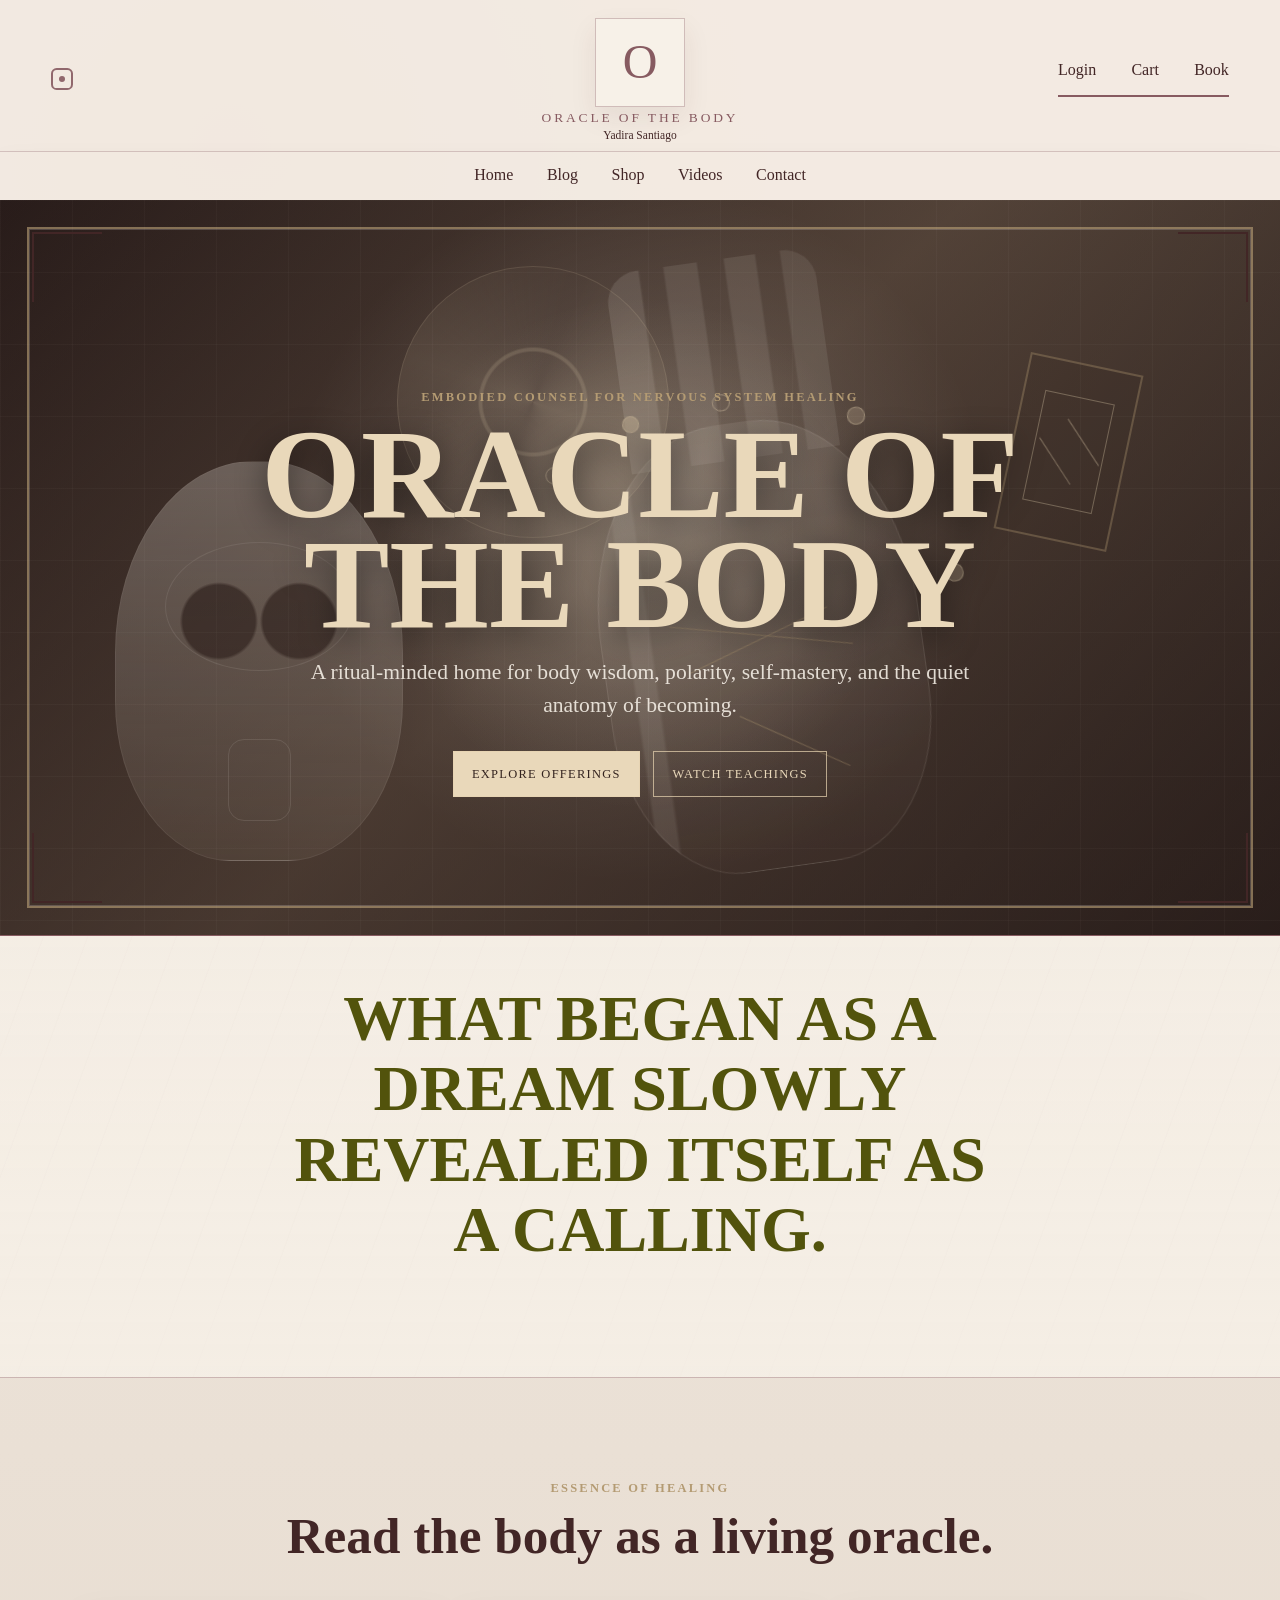
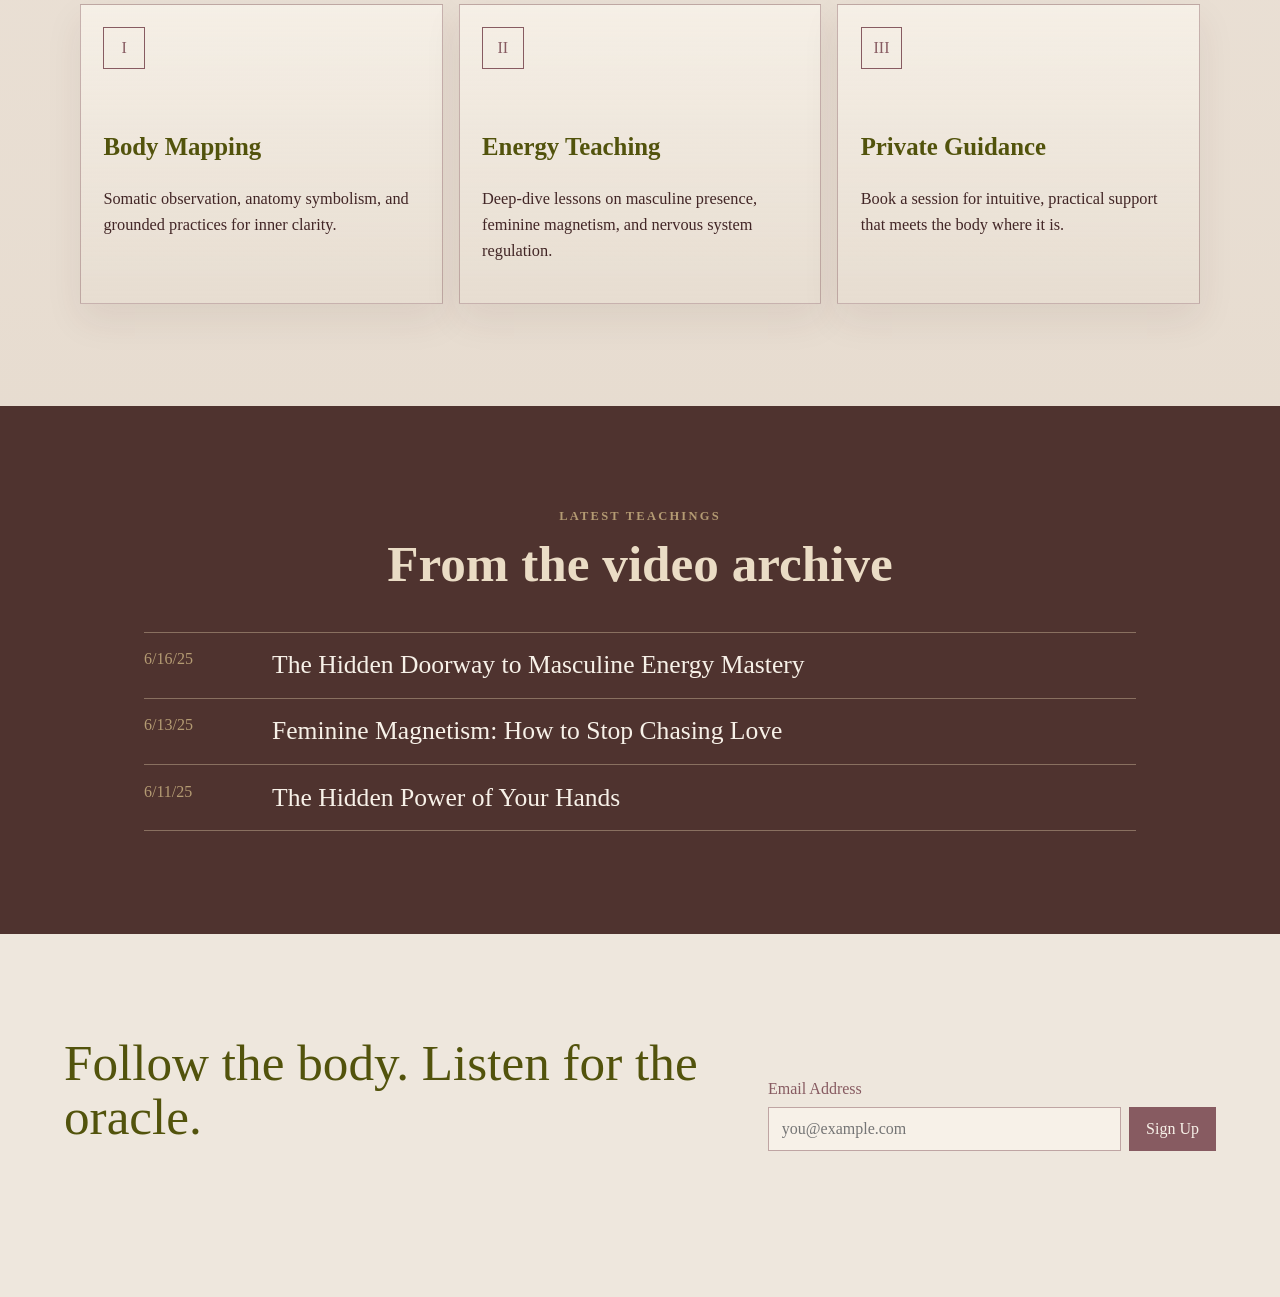
==== index.html @ 939d673a "Add Oracle of the Body interactive preview" ====
<!doctype html>
<html lang="en">
  <head>
    <meta charset="UTF-8" />
    <meta name="viewport" content="width=device-width, initial-scale=1.0" />
    <title>Oracle of the Body</title>
    <link rel="stylesheet" href="styles.css" />
  </head>
  <body>
    <main class="site-shell">
      <header class="topbar" aria-label="Primary navigation">
        <a class="icon-link" href="#" aria-label="Instagram">
          <span></span>
        </a>
        <a class="brand" href="#" aria-label="Oracle of the Body home">
          <span class="brand-mark">O</span>
          <span class="brand-title">Oracle of the Body</span>
          <span class="brand-subtitle">Yadira Santiago</span>
        </a>
        <nav class="utility-nav" aria-label="Account navigation">
          <a href="#">Login</a>
          <a href="#">Cart</a>
          <a href="#">Book</a>
        </nav>
      </header>

      <nav class="main-nav" aria-label="Site navigation">
        <a href="#">Home</a>
        <a href="#teachings">Blog</a>
        <a href="#offerings">Shop</a>
        <a href="#teachings">Videos</a>
        <a href="#contact">Contact</a>
      </nav>

      <section class="hero" aria-labelledby="hero-title">
        <div class="corner corner-tl"></div>
        <div class="corner corner-tr"></div>
        <div class="corner corner-bl"></div>
        <div class="corner corner-br"></div>

        <div class="hero-bg" aria-hidden="true">
          <button class="artifact anatomy-skull" type="button" data-title="Mind" data-copy="Notice the story the body keeps repeating. Begin there."></button>
          <button class="artifact oracle-hand" type="button" data-title="Hands" data-copy="The hands reveal what you reach for, hold, resist, and bless.">
            <span class="palm-line line-one"></span>
            <span class="palm-line line-two"></span>
            <span class="palm-line line-three"></span>
            <span class="moon moon-1"></span>
            <span class="moon moon-2"></span>
            <span class="moon moon-3"></span>
            <span class="moon moon-4"></span>
            <span class="moon moon-5"></span>
            <span class="moon moon-6"></span>
          </button>
          <button class="artifact tarot-card" type="button" data-title="Oracle" data-copy="A card is a mirror. The body is the reader."></button>
          <button class="artifact body-map" type="button" data-title="Body Map" data-copy="Follow sensation like a constellation: pressure, heat, pulse, image, meaning."></button>
        </div>

        <div class="hero-content">
          <p class="eyebrow">Embodied counsel for nervous system healing</p>
          <h1 id="hero-title">Oracle of the Body</h1>
          <p class="hero-copy">
            A ritual-minded home for body wisdom, polarity, self-mastery, and the quiet anatomy of becoming.
          </p>
          <div class="hero-actions">
            <a class="button primary" href="#offerings">Explore Offerings</a>
            <a class="button secondary" href="#teachings">Watch Teachings</a>
          </div>
        </div>

        <aside class="reading-panel" aria-live="polite" aria-hidden="true">
          <p class="panel-kicker">Selected Sign</p>
          <h2>Choose an object</h2>
          <p>Hover or tap the cabinet symbols to receive a small body oracle.</p>
        </aside>
      </section>

      <section class="intro-band">
        <p>
          What began as a dream slowly revealed itself as a calling.
        </p>
      </section>

      <section class="offerings" id="offerings" aria-labelledby="offerings-title">
        <div class="section-heading">
          <p class="eyebrow">Essence of Healing</p>
          <h2 id="offerings-title">Read the body as a living oracle.</h2>
        </div>
        <div class="offering-grid">
          <article>
            <span class="card-symbol">I</span>
            <h3>Body Mapping</h3>
            <p>Somatic observation, anatomy symbolism, and grounded practices for inner clarity.</p>
          </article>
          <article>
            <span class="card-symbol">II</span>
            <h3>Energy Teaching</h3>
            <p>Deep-dive lessons on masculine presence, feminine magnetism, and nervous system regulation.</p>
          </article>
          <article>
            <span class="card-symbol">III</span>
            <h3>Private Guidance</h3>
            <p>Book a session for intuitive, practical support that meets the body where it is.</p>
          </article>
        </div>
      </section>

      <section class="teachings" id="teachings" aria-labelledby="teachings-title">
        <div class="section-heading">
          <p class="eyebrow">Latest Teachings</p>
          <h2 id="teachings-title">From the video archive</h2>
        </div>
        <div class="lesson-list">
          <a href="#">
            <time>6/16/25</time>
            <span>The Hidden Doorway to Masculine Energy Mastery</span>
          </a>
          <a href="#">
            <time>6/13/25</time>
            <span>Feminine Magnetism: How to Stop Chasing Love</span>
          </a>
          <a href="#">
            <time>6/11/25</time>
            <span>The Hidden Power of Your Hands</span>
          </a>
        </div>
      </section>

      <footer class="footer" id="contact">
        <p>Follow the body. Listen for the oracle.</p>
        <form>
          <label for="email">Email Address</label>
          <div>
            <input id="email" type="email" placeholder="you@example.com" />
            <button type="submit">Sign Up</button>
          </div>
        </form>
      </footer>
    </main>
    <script src="script.js"></script>
  </body>
</html>
---- styles.css ----
:root {
  --paper: #eee7dd;
  --bone: #f7f1e8;
  --veil: #dfd1c2;
  --ink: #422626;
  --wine: #875b61;
  --olive: #52530c;
  --moss: #6a6b28;
  --gold: #b49b73;
  --shadow: rgba(40, 25, 20, 0.22);
}

* {
  box-sizing: border-box;
}

html {
  scroll-behavior: smooth;
}

body {
  margin: 0;
  background:
    radial-gradient(circle at 18% 5%, rgba(135, 91, 97, 0.16), transparent 34rem),
    linear-gradient(180deg, #f2eae2 0%, #e2d6c8 100%);
  color: var(--ink);
  font-family: Georgia, "Times New Roman", serif;
}

button {
  font: inherit;
}

a {
  color: inherit;
  text-decoration: none;
}

.site-shell {
  min-height: 100vh;
  overflow: hidden;
}

.topbar {
  display: grid;
  grid-template-columns: 1fr auto 1fr;
  align-items: center;
  gap: 1.5rem;
  padding: 1.1rem clamp(1rem, 4vw, 3.5rem) 0.6rem;
  background: rgba(244, 235, 226, 0.92);
  border-bottom: 1px solid rgba(135, 91, 97, 0.28);
}

.icon-link {
  width: 1.35rem;
  height: 1.35rem;
  border: 2px solid var(--wine);
  border-radius: 0.35rem;
  display: grid;
  place-items: center;
  opacity: 0.9;
}

.icon-link span {
  width: 0.4rem;
  height: 0.4rem;
  border-radius: 50%;
  background: var(--wine);
}

.brand {
  text-align: center;
  display: grid;
  justify-items: center;
  gap: 0.18rem;
}

.brand-mark {
  width: 5.6rem;
  height: 5.6rem;
  display: grid;
  place-items: center;
  border: 1px solid rgba(135, 91, 97, 0.35);
  background: var(--bone);
  color: var(--wine);
  font-size: 3rem;
  line-height: 1;
  box-shadow: 0 0.7rem 1.6rem rgba(71, 42, 35, 0.08);
}

.brand-title {
  text-transform: uppercase;
  letter-spacing: 0.18rem;
  color: var(--wine);
  font-size: 0.84rem;
}

.brand-subtitle {
  color: var(--ink);
  font-size: 0.72rem;
}

.utility-nav {
  justify-self: end;
  display: flex;
  gap: clamp(0.8rem, 3vw, 2.2rem);
  align-items: center;
  padding-bottom: 1rem;
  border-bottom: 2px solid var(--wine);
}

.main-nav {
  display: flex;
  justify-content: center;
  gap: clamp(1rem, 3vw, 2.1rem);
  padding: 0.9rem 1rem 1rem;
  background: rgba(244, 235, 226, 0.92);
  box-shadow: 0 0.9rem 1.8rem rgba(74, 44, 36, 0.08);
}

.main-nav a,
.utility-nav a {
  font-size: 1rem;
  position: relative;
}

.main-nav a::after,
.utility-nav a::after {
  content: "";
  position: absolute;
  left: 0;
  right: 0;
  bottom: -0.25rem;
  height: 1px;
  background: currentColor;
  transform: scaleX(0);
  transform-origin: center;
  transition: transform 180ms ease;
}

.main-nav a:hover::after,
.utility-nav a:hover::after {
  transform: scaleX(1);
}

.hero {
  --cursor-x: 50%;
  --cursor-y: 48%;
  min-height: min(46rem, calc(100vh - 9rem));
  position: relative;
  display: grid;
  place-items: center;
  background:
    radial-gradient(circle at var(--cursor-x) var(--cursor-y), rgba(233, 216, 186, 0.24), transparent 16rem),
    linear-gradient(rgba(35, 22, 20, 0.35), rgba(35, 22, 20, 0.5)),
    radial-gradient(circle at 50% 45%, rgba(247, 241, 232, 0.34), transparent 22rem),
    linear-gradient(135deg, #2b1f1d 0%, #6c5a4b 48%, #2f2521 100%);
  border-bottom: 1px solid var(--wine);
  overflow: hidden;
}

.hero::before {
  content: "";
  position: absolute;
  inset: 1.7rem;
  border: 2px solid rgba(180, 155, 115, 0.65);
  box-shadow: inset 0 0 0 1px rgba(247, 241, 232, 0.2);
}

.hero::after {
  content: "";
  position: absolute;
  inset: 0;
  background-image:
    linear-gradient(rgba(247, 241, 232, 0.045) 1px, transparent 1px),
    linear-gradient(90deg, rgba(247, 241, 232, 0.045) 1px, transparent 1px);
  background-size: 4.5rem 4.5rem;
  mix-blend-mode: screen;
  opacity: 0.6;
}

.corner {
  position: absolute;
  width: 4.4rem;
  height: 4.4rem;
  z-index: 3;
  border-color: rgba(230, 211, 176, 0.86);
}

.corner-tl {
  top: 2rem;
  left: 2rem;
  border-top: 2px solid;
  border-left: 2px solid;
}

.corner-tr {
  top: 2rem;
  right: 2rem;
  border-top: 2px solid;
  border-right: 2px solid;
}

.corner-bl {
  bottom: 2rem;
  left: 2rem;
  border-bottom: 2px solid;
  border-left: 2px solid;
}

.corner-br {
  bottom: 2rem;
  right: 2rem;
  border-bottom: 2px solid;
  border-right: 2px solid;
}

.hero-bg > * {
  position: absolute;
}

.artifact {
  appearance: none;
  border: 0;
  padding: 0;
  color: inherit;
  cursor: pointer;
  pointer-events: auto;
  --tx: 0px;
  --ty: 0px;
  transition:
    opacity 180ms ease,
    filter 180ms ease,
    transform 220ms ease;
}

.artifact::selection {
  background: transparent;
}

.artifact:hover,
.artifact:focus-visible,
.artifact.is-active {
  opacity: 0.88;
  filter: drop-shadow(0 0 1.1rem rgba(233, 216, 186, 0.46));
}

.artifact:focus-visible {
  outline: 1px solid rgba(233, 216, 186, 0.8);
  outline-offset: 0.55rem;
}

.artifact::before {
  pointer-events: none;
}

.anatomy-skull {
  left: 9%;
  bottom: 10%;
  width: min(24vw, 18rem);
  aspect-ratio: 0.72;
  border-radius: 48% 48% 40% 40%;
  background:
    radial-gradient(circle at 36% 40%, rgba(35, 22, 20, 0.72) 0 12%, transparent 13%),
    radial-gradient(circle at 64% 40%, rgba(35, 22, 20, 0.72) 0 12%, transparent 13%),
    linear-gradient(180deg, rgba(247, 241, 232, 0.54), rgba(191, 178, 159, 0.18));
  border: 1px solid rgba(238, 231, 221, 0.16);
  opacity: 0.48;
  filter: blur(0.2px);
  transform: translate3d(var(--tx), var(--ty), 0);
}

.anatomy-skull::before,
.anatomy-skull::after {
  content: "";
  position: absolute;
  border: 1px solid rgba(238, 231, 221, 0.28);
}

.anatomy-skull::before {
  inset: 20% 17% auto 17%;
  height: 32%;
  border-radius: 50%;
}

.anatomy-skull::after {
  left: 39%;
  right: 39%;
  bottom: 10%;
  height: 20%;
  border-radius: 1rem;
}

.oracle-hand {
  right: 28%;
  bottom: 9%;
  width: min(27vw, 20rem);
  height: min(38vw, 28rem);
  border: 1px solid rgba(238, 231, 221, 0.2);
  border-radius: 45% 45% 36% 36%;
  background:
    linear-gradient(90deg, transparent 8%, rgba(238, 231, 221, 0.18) 9% 15%, transparent 16%),
    linear-gradient(180deg, rgba(238, 231, 221, 0.18), rgba(92, 65, 52, 0.12));
  transform: translate3d(var(--tx), var(--ty), 0) rotate(-8deg);
  opacity: 0.55;
}

.oracle-hand::before {
  content: "";
  position: absolute;
  left: 17%;
  right: 17%;
  top: -37%;
  height: 45%;
  background:
    linear-gradient(90deg, rgba(238, 231, 221, 0.22) 0 16%, transparent 17% 28%, rgba(238, 231, 221, 0.18) 29% 44%, transparent 45% 57%, rgba(238, 231, 221, 0.18) 58% 72%, transparent 73% 84%, rgba(238, 231, 221, 0.16) 85%);
  border-radius: 2rem 2rem 0 0;
}

.palm-line {
  position: absolute;
  height: 1px;
  background: rgba(180, 155, 115, 0.72);
  transform-origin: left;
}

.line-one {
  width: 58%;
  left: 22%;
  top: 43%;
  transform: rotate(13deg);
}

.line-two {
  width: 48%;
  left: 26%;
  top: 54%;
  transform: rotate(-18deg);
}

.line-three {
  width: 38%;
  left: 40%;
  top: 65%;
  transform: rotate(32deg);
}

.moon {
  position: absolute;
  width: 1.1rem;
  height: 1.1rem;
  border: 1px solid rgba(230, 211, 176, 0.8);
  border-radius: 50%;
}

.moon-1 { top: 4%; left: -10%; }
.moon-2 { top: -5%; left: 16%; background: rgba(230, 211, 176, 0.6); }
.moon-3 { top: -7%; left: 45%; }
.moon-4 { top: 0%; right: 8%; background: rgba(230, 211, 176, 0.38); }
.moon-5 { top: 18%; right: -10%; }
.moon-6 { top: 38%; right: -16%; background: rgba(230, 211, 176, 0.42); }

.tarot-card {
  right: 12%;
  top: 22%;
  width: min(11vw, 7.2rem);
  aspect-ratio: 0.64;
  border: 2px solid rgba(180, 155, 115, 0.72);
  transform: translate3d(var(--tx), var(--ty), 0) rotate(12deg);
  opacity: 0.46;
  background: rgba(45, 31, 27, 0.32);
}

.tarot-card::before {
  content: "";
  position: absolute;
  inset: 18%;
  border: 1px solid rgba(230, 211, 176, 0.7);
}

.tarot-card::after {
  content: "";
  position: absolute;
  inset: 40% 25%;
  border-top: 1px solid rgba(230, 211, 176, 0.84);
  border-bottom: 1px solid rgba(230, 211, 176, 0.84);
  transform: rotate(45deg);
}

.body-map {
  left: 31%;
  top: 9%;
  width: min(22vw, 17rem);
  aspect-ratio: 1;
  border-radius: 50%;
  border: 1px solid rgba(230, 211, 176, 0.25);
  background:
    radial-gradient(circle, transparent 0 26%, rgba(230, 211, 176, 0.32) 27% 28%, transparent 29%),
    conic-gradient(from 20deg, transparent, rgba(230, 211, 176, 0.22), transparent, rgba(230, 211, 176, 0.18), transparent);
  opacity: 0.52;
  transform: translate3d(var(--tx), var(--ty), 0);
}

.artifact-label {
  position: absolute;
  left: 50%;
  bottom: -2.2rem;
  z-index: 5;
  padding: 0.42rem 0.55rem;
  border: 1px solid rgba(233, 216, 186, 0.5);
  background: rgba(43, 31, 29, 0.82);
  color: #eadcc5;
  font-size: 0.74rem;
  letter-spacing: 0.12rem;
  text-transform: uppercase;
  opacity: 0;
  transform: translate(-50%, 0.35rem);
  transition: opacity 180ms ease, transform 180ms ease;
  pointer-events: none;
}

.artifact:hover .artifact-label,
.artifact:focus-visible .artifact-label,
.artifact.is-active .artifact-label {
  opacity: 1;
  transform: translate(-50%, 0);
}

.reading-panel {
  position: absolute;
  right: clamp(1.2rem, 4vw, 4rem);
  bottom: clamp(1.2rem, 4vw, 4rem);
  z-index: 6;
  width: min(20rem, calc(100% - 2.4rem));
  padding: 1rem;
  border: 1px solid rgba(233, 216, 186, 0.55);
  background: rgba(48, 32, 29, 0.72);
  color: rgba(247, 241, 232, 0.9);
  backdrop-filter: blur(10px);
  box-shadow: 0 1rem 2rem rgba(0, 0, 0, 0.24);
  opacity: 0;
  transform: translateY(0.8rem);
  transition: opacity 200ms ease, transform 200ms ease;
}

.reading-panel.is-visible {
  opacity: 1;
  transform: translateY(0);
}

.panel-kicker {
  margin-bottom: 0.4rem;
  color: var(--gold);
  font-size: 0.68rem;
  letter-spacing: 0.14rem;
  text-transform: uppercase;
  font-weight: 700;
}

.reading-panel h2 {
  margin-bottom: 0.35rem;
  color: #eadcc5;
  font-size: 1.45rem;
  line-height: 1;
}

.reading-panel p:last-child {
  margin-bottom: 0;
  line-height: 1.45;
}

.hero-content {
  width: min(58rem, calc(100% - 3rem));
  position: relative;
  z-index: 4;
  text-align: center;
  color: var(--bone);
  padding: 7rem 0;
}

.eyebrow {
  margin: 0 0 0.9rem;
  color: var(--gold);
  text-transform: uppercase;
  letter-spacing: 0.14rem;
  font-size: 0.78rem;
  font-weight: 700;
}

h1,
h2,
h3,
p {
  margin-top: 0;
}

h1 {
  margin-bottom: 1rem;
  color: #e9d8ba;
  font-size: clamp(3.1rem, 10vw, 8.8rem);
  line-height: 0.86;
  text-transform: uppercase;
  text-shadow: 0 0.5rem 2rem rgba(0, 0, 0, 0.48);
}

.hero-copy {
  width: min(42rem, 100%);
  margin: 0 auto 1.8rem;
  font-size: clamp(1.05rem, 2vw, 1.35rem);
  line-height: 1.55;
  color: rgba(247, 241, 232, 0.88);
}

.hero-actions {
  display: flex;
  justify-content: center;
  flex-wrap: wrap;
  gap: 0.8rem;
}

.button {
  min-height: 2.85rem;
  display: inline-flex;
  align-items: center;
  justify-content: center;
  padding: 0.75rem 1.15rem;
  border: 1px solid rgba(230, 211, 176, 0.72);
  text-transform: uppercase;
  letter-spacing: 0.08rem;
  font-size: 0.78rem;
  transition: transform 180ms ease, background 180ms ease, color 180ms ease;
}

.button:hover {
  transform: translateY(-2px);
}

.button.primary {
  background: #e9d8ba;
  color: #33231f;
}

.button.secondary {
  color: #e9d8ba;
}

.intro-band {
  min-height: 13rem;
  display: grid;
  place-items: center;
  padding: 3rem 1rem;
  background:
    linear-gradient(rgba(247, 241, 232, 0.74), rgba(247, 241, 232, 0.82)),
    repeating-linear-gradient(110deg, transparent 0 2.5rem, rgba(135, 91, 97, 0.07) 2.55rem 2.6rem);
  border-bottom: 1px solid rgba(135, 91, 97, 0.38);
}

.intro-band p {
  max-width: 46rem;
  text-align: center;
  color: var(--olive);
  text-transform: uppercase;
  font-weight: 800;
  font-size: clamp(2rem, 5vw, 4.2rem);
  line-height: 1.1;
}

.offerings,
.teachings,
.footer {
  padding: clamp(3.5rem, 8vw, 7rem) clamp(1rem, 5vw, 5rem);
}

.section-heading {
  max-width: 48rem;
  margin: 0 auto 2rem;
  text-align: center;
}

h2 {
  color: var(--ink);
  font-size: clamp(2rem, 4vw, 3.7rem);
  line-height: 1;
}

.offering-grid {
  display: grid;
  grid-template-columns: repeat(3, minmax(0, 1fr));
  gap: 1rem;
  max-width: 70rem;
  margin: 0 auto;
}

.offering-grid article {
  min-height: 18rem;
  padding: 1.4rem;
  border: 1px solid rgba(135, 91, 97, 0.42);
  background:
    linear-gradient(180deg, rgba(247, 241, 232, 0.82), rgba(226, 214, 200, 0.58)),
    var(--paper);
  box-shadow: 0 1rem 2.2rem rgba(71, 42, 35, 0.08);
}

.card-symbol {
  display: inline-grid;
  place-items: center;
  width: 2.6rem;
  height: 2.6rem;
  margin-bottom: 4rem;
  border: 1px solid var(--wine);
  color: var(--wine);
}

h3 {
  color: var(--olive);
  font-size: 1.55rem;
}

.offering-grid p,
.footer p {
  line-height: 1.6;
  font-size: 1.02rem;
}

.teachings {
  background: #4f332f;
  color: var(--bone);
}

.teachings h2 {
  color: #eadcc5;
}

.lesson-list {
  max-width: 62rem;
  margin: 0 auto;
  border-top: 1px solid rgba(230, 211, 176, 0.38);
}

.lesson-list a {
  display: grid;
  grid-template-columns: 7rem 1fr;
  gap: 1rem;
  padding: 1.1rem 0;
  border-bottom: 1px solid rgba(230, 211, 176, 0.38);
}

.lesson-list time {
  color: var(--gold);
}

.lesson-list span {
  font-size: clamp(1.2rem, 2vw, 1.8rem);
}

.footer {
  display: grid;
  grid-template-columns: 1fr minmax(18rem, 28rem);
  gap: 2rem;
  align-items: center;
  background: var(--paper);
}

.footer p {
  color: var(--olive);
  font-size: clamp(1.8rem, 4vw, 3.3rem);
  line-height: 1.05;
}

.footer label {
  display: block;
  margin-bottom: 0.55rem;
  color: var(--wine);
}

.footer div {
  display: flex;
  gap: 0.5rem;
}

input,
.footer button {
  font: inherit;
  border-radius: 0;
}

input {
  min-width: 0;
  flex: 1;
  border: 1px solid rgba(135, 91, 97, 0.5);
  background: var(--bone);
  padding: 0.75rem 0.8rem;
  color: var(--ink);
}

.footer button {
  border: 1px solid var(--wine);
  background: var(--wine);
  color: var(--bone);
  padding: 0.75rem 1rem;
  cursor: pointer;
}

@media (max-width: 820px) {
  .topbar {
    grid-template-columns: 1fr;
    justify-items: center;
  }

  .utility-nav {
    justify-self: center;
    padding-bottom: 0.7rem;
  }

  .main-nav {
    overflow-x: auto;
    justify-content: flex-start;
  }

  .hero {
    min-height: 42rem;
  }

  .hero::before {
    inset: 1rem;
  }

  .anatomy-skull {
    width: 13rem;
    left: -1.5rem;
  }

  .oracle-hand {
    width: 13rem;
    height: 18rem;
    right: -1rem;
    bottom: 7%;
  }

  .body-map {
    width: 11rem;
    left: 32%;
  }

  .tarot-card {
    width: 4.8rem;
    right: 10%;
  }

  .reading-panel {
    left: 1rem;
    right: 1rem;
    bottom: 1rem;
    width: auto;
  }

  .offering-grid,
  .footer {
    grid-template-columns: 1fr;
  }

  .lesson-list a {
    grid-template-columns: 1fr;
  }
}

@media (max-width: 520px) {
  .brand-mark {
    width: 4.4rem;
    height: 4.4rem;
    font-size: 2.4rem;
  }

  .hero-content {
    padding: 5rem 0;
  }

  .corner {
    width: 2.6rem;
    height: 2.6rem;
  }

  .footer div {
    flex-direction: column;
  }
}
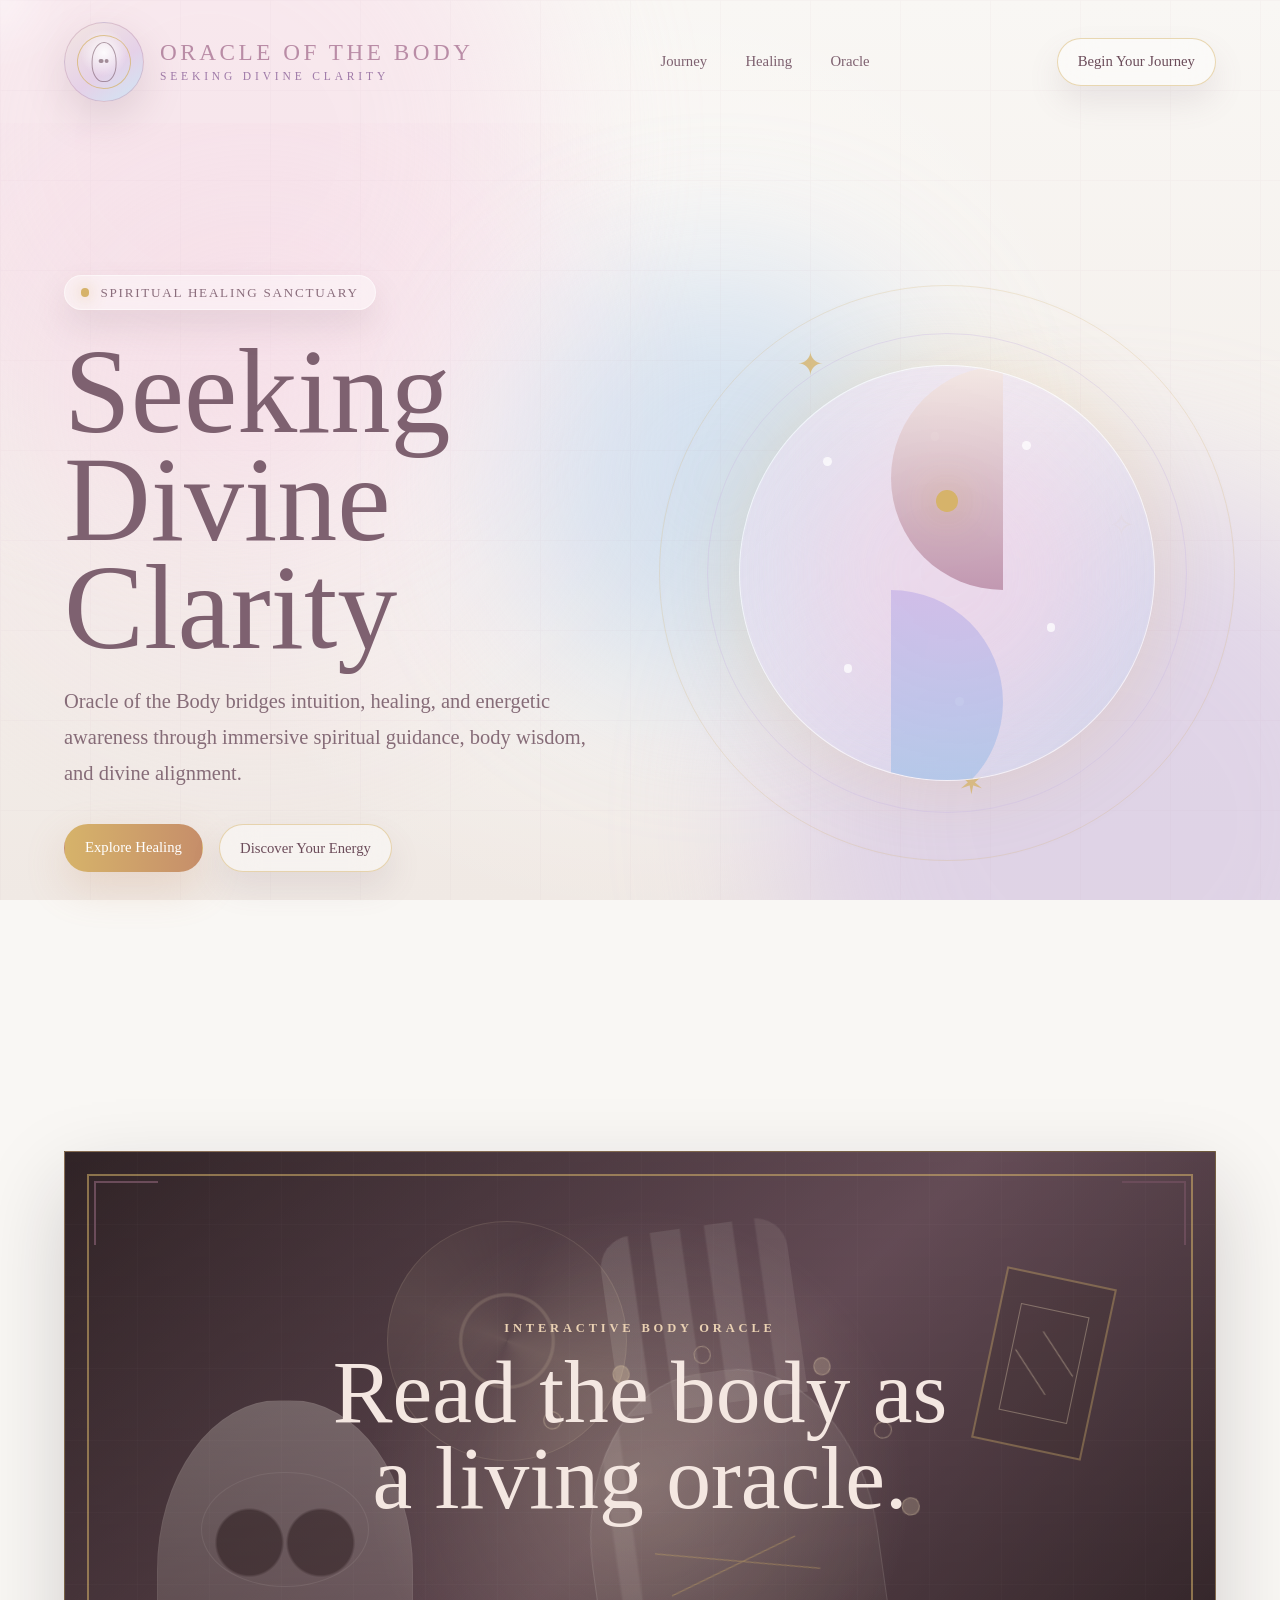
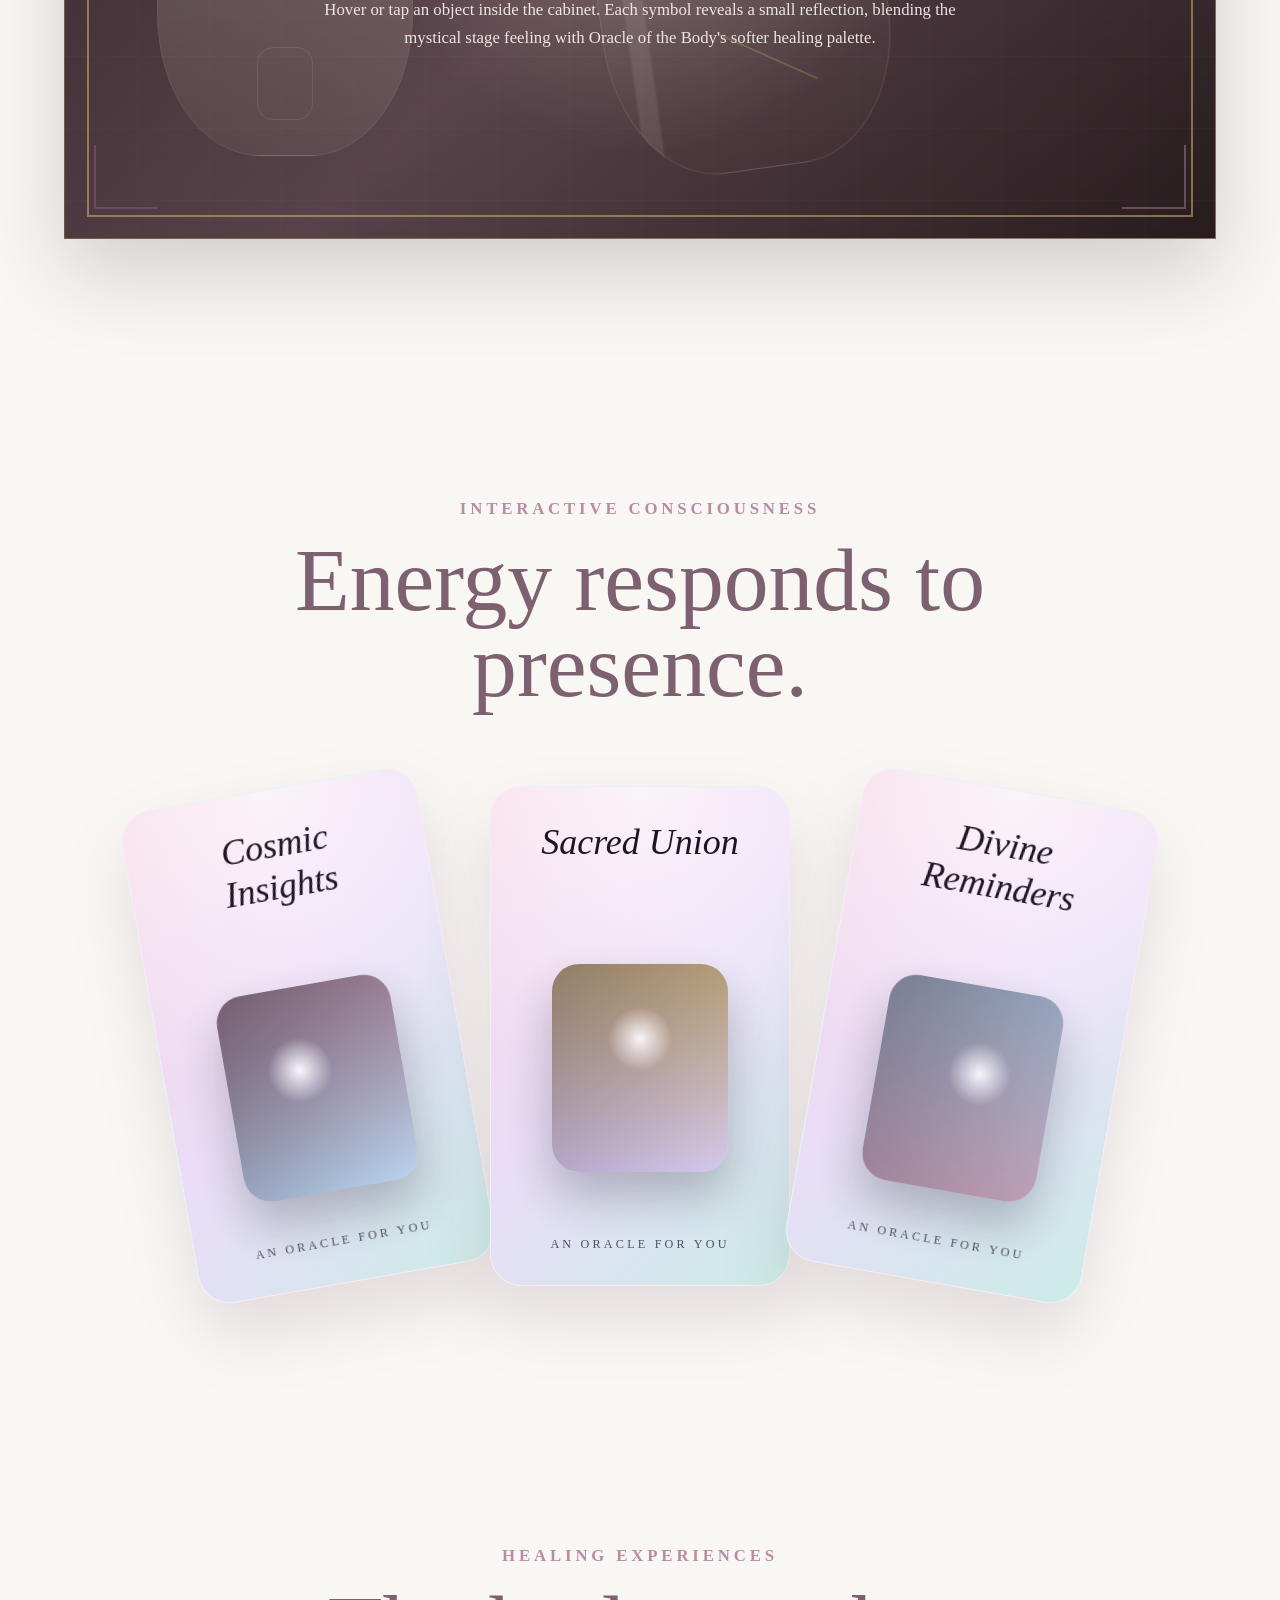
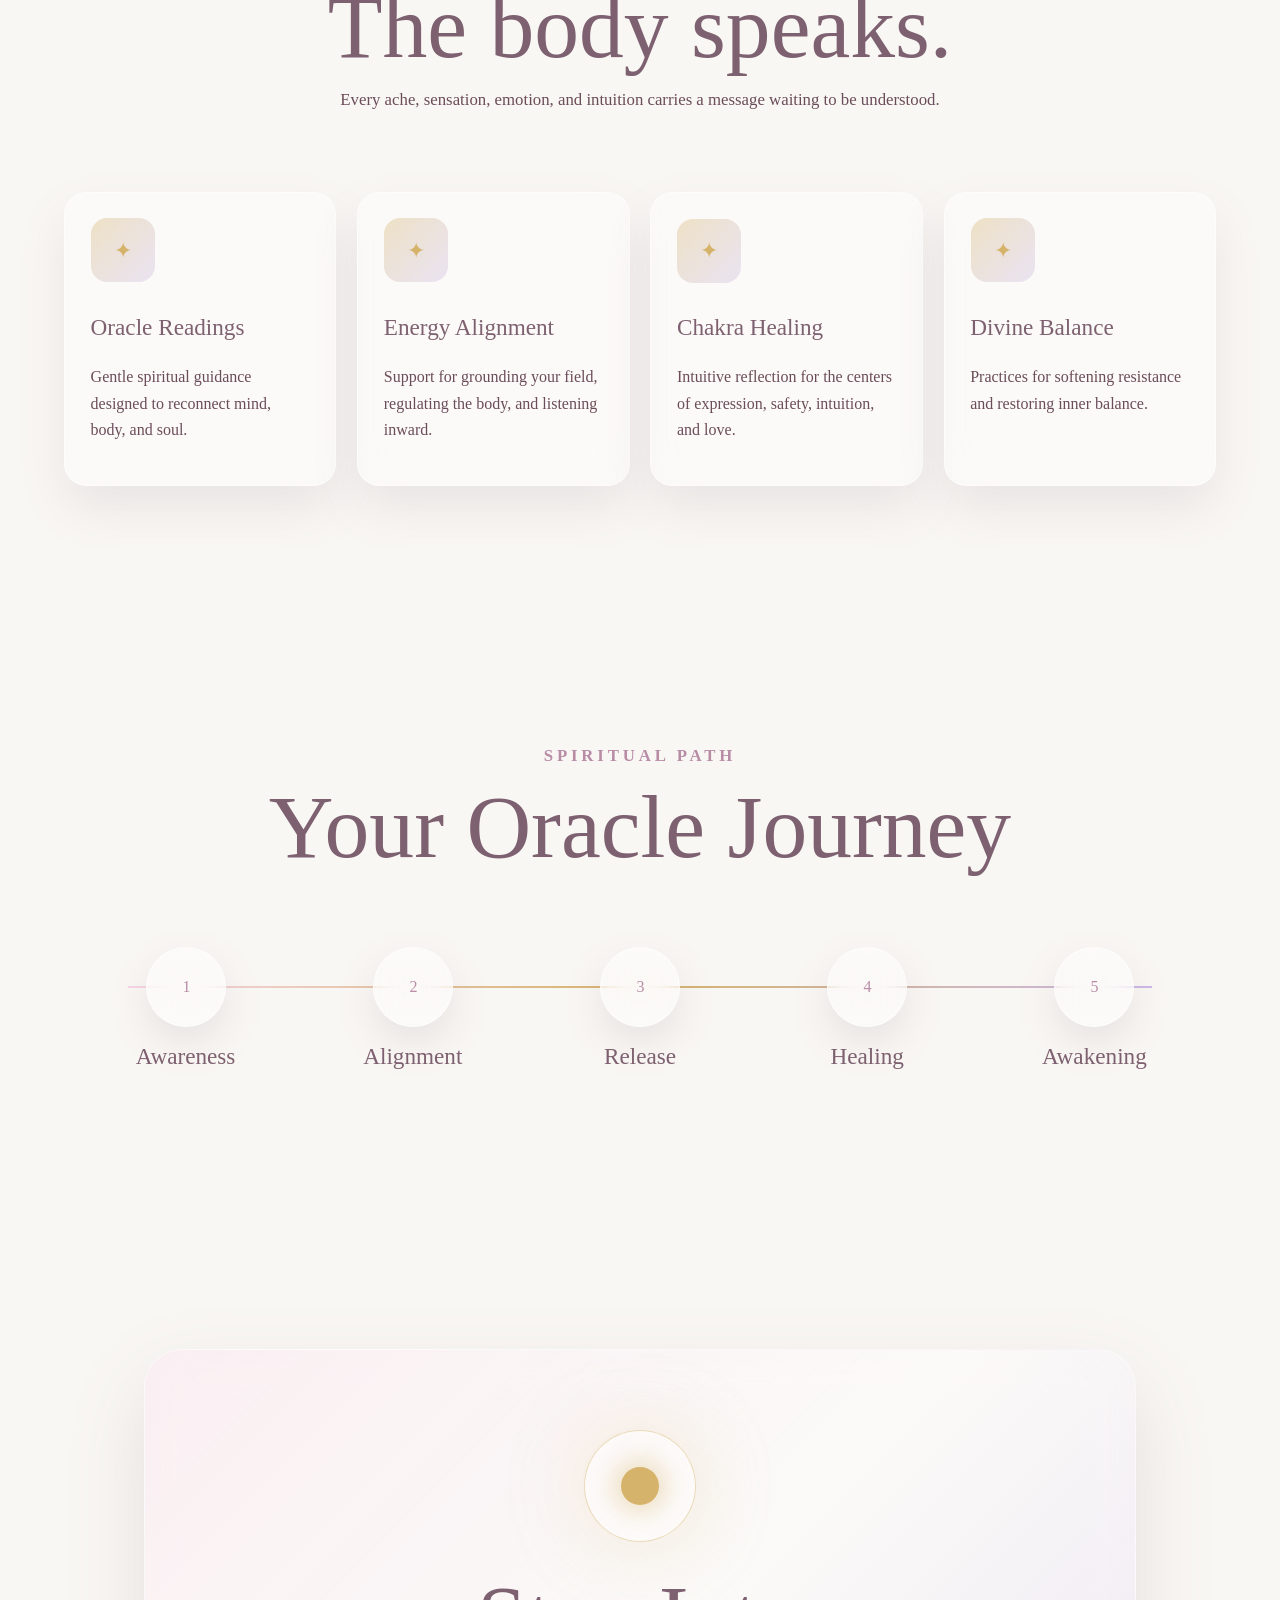
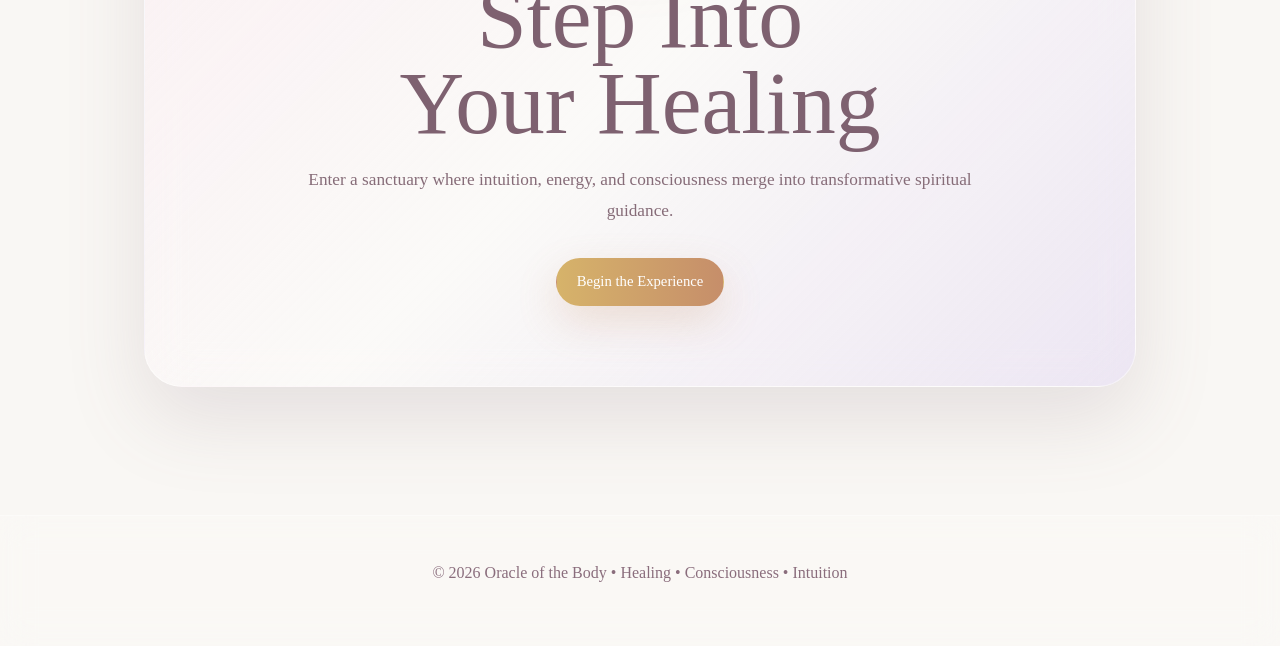
==== commit 95e209c0: "Blend interactive oracle design" ====
--- a/index.html
+++ b/index.html
@@ -7,38 +7,94 @@
     <link rel="stylesheet" href="styles.css" />
   </head>
   <body>
-    <main class="site-shell">
-      <header class="topbar" aria-label="Primary navigation">
-        <a class="icon-link" href="#" aria-label="Instagram">
-          <span></span>
-        </a>
-        <a class="brand" href="#" aria-label="Oracle of the Body home">
-          <span class="brand-mark">O</span>
-          <span class="brand-title">Oracle of the Body</span>
-          <span class="brand-subtitle">Yadira Santiago</span>
-        </a>
-        <nav class="utility-nav" aria-label="Account navigation">
-          <a href="#">Login</a>
-          <a href="#">Cart</a>
-          <a href="#">Book</a>
-        </nav>
-      </header>
-
-      <nav class="main-nav" aria-label="Site navigation">
-        <a href="#">Home</a>
-        <a href="#teachings">Blog</a>
-        <a href="#offerings">Shop</a>
-        <a href="#teachings">Videos</a>
-        <a href="#contact">Contact</a>
+    <div class="cursor-aura" aria-hidden="true"></div>
+    <div class="site-bg" aria-hidden="true">
+      <span class="aurora aurora-rose"></span>
+      <span class="aurora aurora-lilac"></span>
+      <span class="aurora aurora-blue"></span>
+      <span class="star star-1"></span>
+      <span class="star star-2"></span>
+      <span class="star star-3"></span>
+      <span class="star star-4"></span>
+      <span class="star star-5"></span>
+      <span class="star star-6"></span>
+      <span class="star star-7"></span>
+      <span class="star star-8"></span>
+    </div>
+
+    <header class="navbar">
+      <a class="brand" href="#" aria-label="Oracle of the Body home">
+        <span class="logo-mark" aria-hidden="true">
+          <span class="logo-face"></span>
+          <span class="logo-orbit"></span>
+        </span>
+        <span>
+          <strong>Oracle of the Body</strong>
+          <small>Seeking Divine Clarity</small>
+        </span>
+      </a>
+
+      <nav class="nav-links" aria-label="Main navigation">
+        <a href="#journey">Journey</a>
+        <a href="#healing">Healing</a>
+        <a href="#oracle">Oracle</a>
       </nav>
 
+      <a class="pill-button soft" href="#oracle">Begin Your Journey</a>
+    </header>
+
+    <main>
       <section class="hero" aria-labelledby="hero-title">
-        <div class="corner corner-tl"></div>
-        <div class="corner corner-tr"></div>
-        <div class="corner corner-bl"></div>
-        <div class="corner corner-br"></div>
-
-        <div class="hero-bg" aria-hidden="true">
+        <div class="hero-grid">
+          <div class="hero-copy">
+            <p class="status-pill"><span></span> Spiritual Healing Sanctuary</p>
+            <h1 id="hero-title">Seeking<br />Divine<br />Clarity</h1>
+            <p>
+              Oracle of the Body bridges intuition, healing, and energetic awareness through immersive spiritual guidance, body wisdom, and divine alignment.
+            </p>
+            <div class="hero-actions">
+              <a class="pill-button gold" href="#healing">Explore Healing</a>
+              <a class="pill-button glass" href="#cabinet">Discover Your Energy</a>
+            </div>
+          </div>
+
+          <div class="portal-wrap" aria-label="Interactive healing portal">
+            <div class="orbit orbit-one"></div>
+            <div class="orbit orbit-two"></div>
+            <div class="orbit-symbol symbol-1">✦</div>
+            <div class="orbit-symbol symbol-2">✧</div>
+            <div class="orbit-symbol symbol-3">✶</div>
+            <div class="portal">
+              <span class="portal-glow"></span>
+              <span class="third-eye"></span>
+              <span class="split-body split-left"></span>
+              <span class="split-body split-right"></span>
+              <span class="particle p1"></span>
+              <span class="particle p2"></span>
+              <span class="particle p3"></span>
+              <span class="particle p4"></span>
+              <span class="particle p5"></span>
+              <span class="particle p6"></span>
+            </div>
+          </div>
+        </div>
+      </section>
+
+      <section class="cabinet-section" id="cabinet" aria-labelledby="cabinet-title">
+        <div class="cabinet">
+          <div class="corner corner-tl"></div>
+          <div class="corner corner-tr"></div>
+          <div class="corner corner-bl"></div>
+          <div class="corner corner-br"></div>
+
+          <div class="cabinet-copy">
+            <p class="section-kicker">Interactive Body Oracle</p>
+            <h2 id="cabinet-title">Read the body as a living oracle.</h2>
+            <p>
+              Hover or tap an object inside the cabinet. Each symbol reveals a small reflection, blending the mystical stage feeling with Oracle of the Body's softer healing palette.
+            </p>
+          </div>
+
           <button class="artifact anatomy-skull" type="button" data-title="Mind" data-copy="Notice the story the body keeps repeating. Begin there."></button>
           <button class="artifact oracle-hand" type="button" data-title="Hands" data-copy="The hands reveal what you reach for, hold, resist, and bless.">
             <span class="palm-line line-one"></span>
@@ -53,89 +109,122 @@
           </button>
           <button class="artifact tarot-card" type="button" data-title="Oracle" data-copy="A card is a mirror. The body is the reader."></button>
           <button class="artifact body-map" type="button" data-title="Body Map" data-copy="Follow sensation like a constellation: pressure, heat, pulse, image, meaning."></button>
-        </div>
-
-        <div class="hero-content">
-          <p class="eyebrow">Embodied counsel for nervous system healing</p>
-          <h1 id="hero-title">Oracle of the Body</h1>
-          <p class="hero-copy">
-            A ritual-minded home for body wisdom, polarity, self-mastery, and the quiet anatomy of becoming.
-          </p>
-          <div class="hero-actions">
-            <a class="button primary" href="#offerings">Explore Offerings</a>
-            <a class="button secondary" href="#teachings">Watch Teachings</a>
-          </div>
-        </div>
-
-        <aside class="reading-panel" aria-live="polite" aria-hidden="true">
-          <p class="panel-kicker">Selected Sign</p>
-          <h2>Choose an object</h2>
-          <p>Hover or tap the cabinet symbols to receive a small body oracle.</p>
-        </aside>
-      </section>
-
-      <section class="intro-band">
-        <p>
-          What began as a dream slowly revealed itself as a calling.
-        </p>
-      </section>
-
-      <section class="offerings" id="offerings" aria-labelledby="offerings-title">
+
+          <aside class="reading-panel" aria-live="polite" aria-hidden="true">
+            <p class="panel-kicker">Selected Sign</p>
+            <h3>Choose an object</h3>
+            <p>Hover or tap the cabinet symbols to receive a small body oracle.</p>
+          </aside>
+        </div>
+      </section>
+
+      <section class="cards-section" aria-labelledby="energy-title">
         <div class="section-heading">
-          <p class="eyebrow">Essence of Healing</p>
-          <h2 id="offerings-title">Read the body as a living oracle.</h2>
-        </div>
-        <div class="offering-grid">
-          <article>
-            <span class="card-symbol">I</span>
-            <h3>Body Mapping</h3>
-            <p>Somatic observation, anatomy symbolism, and grounded practices for inner clarity.</p>
-          </article>
-          <article>
-            <span class="card-symbol">II</span>
-            <h3>Energy Teaching</h3>
-            <p>Deep-dive lessons on masculine presence, feminine magnetism, and nervous system regulation.</p>
-          </article>
-          <article>
-            <span class="card-symbol">III</span>
-            <h3>Private Guidance</h3>
-            <p>Book a session for intuitive, practical support that meets the body where it is.</p>
-          </article>
-        </div>
-      </section>
-
-      <section class="teachings" id="teachings" aria-labelledby="teachings-title">
+          <p class="section-kicker">Interactive Consciousness</p>
+          <h2 id="energy-title">Energy responds to presence.</h2>
+        </div>
+
+        <div class="oracle-cards">
+          <article class="oracle-card">
+            <div class="card-face card-front">
+              <h3>Cosmic Insights</h3>
+              <span class="card-art art-rose"></span>
+              <p>An Oracle For You</p>
+            </div>
+            <div class="card-face card-back">
+              <span>✦</span>
+              <h3>Cosmic Insights</h3>
+              <p>A sacred transmission revealing the hidden wisdom your soul already understands.</p>
+            </div>
+          </article>
+
+          <article class="oracle-card featured">
+            <div class="card-face card-front">
+              <h3>Sacred Union</h3>
+              <span class="card-art art-gold"></span>
+              <p>An Oracle For You</p>
+            </div>
+            <div class="card-face card-back">
+              <span>✦</span>
+              <h3>Sacred Union</h3>
+              <p>Harmony begins when the body feels safe enough to tell the truth.</p>
+            </div>
+          </article>
+
+          <article class="oracle-card">
+            <div class="card-face card-front">
+              <h3>Divine Reminders</h3>
+              <span class="card-art art-blue"></span>
+              <p>An Oracle For You</p>
+            </div>
+            <div class="card-face card-back">
+              <span>✦</span>
+              <h3>Divine Reminders</h3>
+              <p>The signal you seek is already moving through sensation, breath, and attention.</p>
+            </div>
+          </article>
+        </div>
+      </section>
+
+      <section class="healing-section" id="healing" aria-labelledby="healing-title">
         <div class="section-heading">
-          <p class="eyebrow">Latest Teachings</p>
-          <h2 id="teachings-title">From the video archive</h2>
-        </div>
-        <div class="lesson-list">
-          <a href="#">
-            <time>6/16/25</time>
-            <span>The Hidden Doorway to Masculine Energy Mastery</span>
-          </a>
-          <a href="#">
-            <time>6/13/25</time>
-            <span>Feminine Magnetism: How to Stop Chasing Love</span>
-          </a>
-          <a href="#">
-            <time>6/11/25</time>
-            <span>The Hidden Power of Your Hands</span>
-          </a>
-        </div>
-      </section>
-
-      <footer class="footer" id="contact">
-        <p>Follow the body. Listen for the oracle.</p>
-        <form>
-          <label for="email">Email Address</label>
-          <div>
-            <input id="email" type="email" placeholder="you@example.com" />
-            <button type="submit">Sign Up</button>
-          </div>
-        </form>
-      </footer>
+          <p class="section-kicker">Healing Experiences</p>
+          <h2 id="healing-title">The body speaks.</h2>
+          <p>Every ache, sensation, emotion, and intuition carries a message waiting to be understood.</p>
+        </div>
+
+        <div class="healing-grid">
+          <article>
+            <span>✦</span>
+            <h3>Oracle Readings</h3>
+            <p>Gentle spiritual guidance designed to reconnect mind, body, and soul.</p>
+          </article>
+          <article>
+            <span>✦</span>
+            <h3>Energy Alignment</h3>
+            <p>Support for grounding your field, regulating the body, and listening inward.</p>
+          </article>
+          <article>
+            <span>✦</span>
+            <h3>Chakra Healing</h3>
+            <p>Intuitive reflection for the centers of expression, safety, intuition, and love.</p>
+          </article>
+          <article>
+            <span>✦</span>
+            <h3>Divine Balance</h3>
+            <p>Practices for softening resistance and restoring inner balance.</p>
+          </article>
+        </div>
+      </section>
+
+      <section class="journey-section" id="journey" aria-labelledby="journey-title">
+        <div class="section-heading">
+          <p class="section-kicker">Spiritual Path</p>
+          <h2 id="journey-title">Your Oracle Journey</h2>
+        </div>
+        <div class="timeline">
+          <article><span>1</span><h3>Awareness</h3></article>
+          <article><span>2</span><h3>Alignment</h3></article>
+          <article><span>3</span><h3>Release</h3></article>
+          <article><span>4</span><h3>Healing</h3></article>
+          <article><span>5</span><h3>Awakening</h3></article>
+        </div>
+      </section>
+
+      <section class="final-cta" id="oracle">
+        <div class="cta-panel">
+          <span class="cta-orb"></span>
+          <h2>Step Into<br />Your Healing</h2>
+          <p>Enter a sanctuary where intuition, energy, and consciousness merge into transformative spiritual guidance.</p>
+          <a class="pill-button gold" href="#">Begin the Experience</a>
+        </div>
+      </section>
     </main>
+
+    <footer class="footer">
+      <p>© 2026 Oracle of the Body • Healing • Consciousness • Intuition</p>
+    </footer>
+
     <script src="script.js"></script>
   </body>
 </html>
--- a/styles.css
+++ b/styles.css
@@ -1,13 +1,15 @@
 :root {
-  --paper: #eee7dd;
-  --bone: #f7f1e8;
-  --veil: #dfd1c2;
-  --ink: #422626;
-  --wine: #875b61;
-  --olive: #52530c;
-  --moss: #6a6b28;
-  --gold: #b49b73;
-  --shadow: rgba(40, 25, 20, 0.22);
+  --cream: #f9f7f4;
+  --paper: #f4eee8;
+  --rose: #b98ca6;
+  --mauve: #7e6170;
+  --plum: #6b4c5a;
+  --violet: #cbb9e8;
+  --blue: #a8c7e8;
+  --gold: #d6b36a;
+  --copper: #c68e6a;
+  --ink: #1e1524;
+  --glass: rgba(255, 255, 255, 0.38);
 }
 
 * {
@@ -20,15 +22,12 @@
 
 body {
   margin: 0;
-  background:
-    radial-gradient(circle at 18% 5%, rgba(135, 91, 97, 0.16), transparent 34rem),
-    linear-gradient(180deg, #f2eae2 0%, #e2d6c8 100%);
-  color: var(--ink);
+  min-height: 100vh;
+  background: var(--cream);
+  color: var(--plum);
+  cursor: none;
   font-family: Georgia, "Times New Roman", serif;
-}
-
-button {
-  font: inherit;
+  overflow-x: hidden;
 }
 
 a {
@@ -36,213 +35,548 @@
   text-decoration: none;
 }
 
-.site-shell {
+button,
+input {
+  font: inherit;
+}
+
+.cursor-aura {
+  position: fixed;
+  z-index: 1000;
+  top: 0;
+  left: 0;
+  width: 8rem;
+  height: 8rem;
+  border-radius: 50%;
+  pointer-events: none;
+  opacity: 0.72;
+  mix-blend-mode: screen;
+  background: radial-gradient(circle, rgba(247, 214, 230, 0.65) 0%, rgba(203, 185, 232, 0.25) 42%, transparent 72%);
+  filter: blur(10px);
+  transform: translate3d(-50%, -50%, 0);
+}
+
+.site-bg {
+  position: fixed;
+  inset: 0;
+  z-index: -2;
+  overflow: hidden;
+  background:
+    radial-gradient(circle at center, rgba(255, 255, 255, 0.6), transparent 60%),
+    linear-gradient(180deg, #f9f7f4 0%, #f0e9e4 100%);
+}
+
+.site-bg::after {
+  content: "";
+  position: absolute;
+  inset: 0;
+  opacity: 0.06;
+  background-image:
+    linear-gradient(rgba(185, 140, 166, 0.7) 1px, transparent 1px),
+    linear-gradient(90deg, rgba(185, 140, 166, 0.7) 1px, transparent 1px);
+  background-size: 90px 90px;
+}
+
+.aurora {
+  position: absolute;
+  width: 42rem;
+  height: 42rem;
+  border-radius: 50%;
+  filter: blur(80px);
+  opacity: 0.45;
+  animation: pulse 8s ease-in-out infinite;
+}
+
+.aurora-rose {
+  top: -12rem;
+  left: -8rem;
+  background: #f7d6e6;
+}
+
+.aurora-lilac {
+  right: -10rem;
+  bottom: -16rem;
+  background: #cbb9e8;
+  animation-delay: -2s;
+}
+
+.aurora-blue {
+  top: 30%;
+  left: 40%;
+  width: 26rem;
+  height: 26rem;
+  background: #a8c7e8;
+  animation-delay: -4s;
+}
+
+.star {
+  position: absolute;
+  width: 2px;
+  height: 6rem;
+  background: linear-gradient(180deg, #fff, transparent);
+  opacity: 0;
+  transform: rotate(35deg);
+  animation: shoot 8s linear infinite;
+}
+
+.star-1 { left: 8%; top: 8%; animation-delay: 0s; }
+.star-2 { left: 18%; top: 68%; animation-delay: 1.2s; }
+.star-3 { left: 31%; top: 22%; animation-delay: 2.4s; }
+.star-4 { left: 46%; top: 48%; animation-delay: 3.6s; }
+.star-5 { left: 61%; top: 12%; animation-delay: 4.8s; }
+.star-6 { left: 72%; top: 58%; animation-delay: 6s; }
+.star-7 { left: 86%; top: 28%; animation-delay: 7.2s; }
+.star-8 { left: 94%; top: 76%; animation-delay: 8.4s; }
+
+.navbar {
+  position: relative;
+  z-index: 20;
+  display: flex;
+  align-items: center;
+  justify-content: space-between;
+  gap: 1rem;
+  padding: 1.35rem clamp(1rem, 5vw, 4rem);
+}
+
+.brand {
+  display: flex;
+  align-items: center;
+  gap: 1rem;
+  min-width: 0;
+}
+
+.logo-mark {
+  position: relative;
+  width: 5rem;
+  height: 5rem;
+  flex: 0 0 auto;
+  border-radius: 50%;
+  border: 1px solid rgba(185, 140, 166, 0.4);
+  background:
+    radial-gradient(circle at 50% 38%, rgba(255, 255, 255, 0.9), transparent 38%),
+    linear-gradient(145deg, #f4e7e1, #e5d1e8 58%, #cfe7f5);
+  box-shadow: 0 1rem 2.5rem rgba(126, 97, 112, 0.18);
+}
+
+.logo-face {
+  position: absolute;
+  left: 50%;
+  top: 50%;
+  width: 1.55rem;
+  height: 2.5rem;
+  border-radius: 50% 50% 45% 45%;
+  border: 1px solid rgba(107, 76, 90, 0.52);
+  transform: translate(-50%, -50%);
+}
+
+.logo-face::before,
+.logo-face::after {
+  content: "";
+  position: absolute;
+  top: 42%;
+  width: 0.28rem;
+  height: 0.28rem;
+  border-radius: 50%;
+  background: rgba(107, 76, 90, 0.6);
+}
+
+.logo-face::before { left: 28%; }
+.logo-face::after { right: 28%; }
+
+.logo-orbit {
+  position: absolute;
+  inset: 0.75rem;
+  border: 1px solid rgba(214, 179, 106, 0.72);
+  border-radius: 50%;
+  transform: rotate(-18deg);
+}
+
+.brand strong {
+  display: block;
+  color: var(--rose);
+  font-size: clamp(1rem, 2vw, 1.45rem);
+  font-weight: 400;
+  letter-spacing: 0.22rem;
+  line-height: 1;
+  text-transform: uppercase;
+}
+
+.brand small {
+  display: block;
+  margin-top: 0.35rem;
+  color: #9f7aa8;
+  font-size: 0.72rem;
+  letter-spacing: 0.24rem;
+  text-transform: uppercase;
+}
+
+.nav-links {
+  display: flex;
+  gap: clamp(1rem, 3vw, 2.4rem);
+  color: #7e6170;
+  font-size: 0.92rem;
+}
+
+.nav-links a {
+  transition: color 180ms ease;
+}
+
+.nav-links a:hover {
+  color: var(--copper);
+}
+
+.pill-button {
+  display: inline-flex;
+  align-items: center;
+  justify-content: center;
+  min-height: 3rem;
+  padding: 0.85rem 1.25rem;
+  border-radius: 999px;
+  border: 1px solid rgba(214, 179, 106, 0.5);
+  font-size: 0.92rem;
+  transition: transform 220ms ease, background 220ms ease, box-shadow 220ms ease;
+}
+
+.pill-button:hover {
+  transform: translateY(-2px) scale(1.02);
+}
+
+.pill-button.soft,
+.pill-button.glass {
+  background: rgba(255, 255, 255, 0.42);
+  backdrop-filter: blur(18px);
+  box-shadow: 0 1rem 2rem rgba(126, 97, 112, 0.12);
+}
+
+.pill-button.gold {
+  color: white;
+  border-color: transparent;
+  background: linear-gradient(90deg, var(--gold), var(--copper));
+  box-shadow: 0 1rem 2.5rem rgba(198, 142, 106, 0.24);
+}
+
+.hero {
+  position: sticky;
+  top: 0;
+  z-index: 2;
   min-height: 100vh;
+  display: grid;
+  place-items: center;
+  padding: 2rem clamp(1rem, 5vw, 4rem);
+}
+
+.hero::before {
+  content: "";
+  position: absolute;
+  inset: 0;
+  z-index: -1;
+  background: radial-gradient(circle at var(--cursor-x, 20%) var(--cursor-y, 30%), rgba(247, 214, 230, 0.35), transparent 38%);
+  animation: driftGlow 12s ease-in-out infinite alternate;
+}
+
+.hero-grid {
+  display: grid;
+  grid-template-columns: minmax(0, 1fr) minmax(22rem, 1fr);
+  gap: clamp(2rem, 6vw, 5rem);
+  align-items: center;
+  width: min(90rem, 100%);
+}
+
+.hero-copy {
+  transform: translateY(calc(var(--scroll-y, 0) * -0.16px));
+  opacity: var(--hero-opacity, 1);
+}
+
+.status-pill {
+  display: inline-flex;
+  align-items: center;
+  gap: 0.7rem;
+  margin: 0 0 1.7rem;
+  padding: 0.55rem 1rem;
+  border-radius: 999px;
+  border: 1px solid rgba(255, 255, 255, 0.5);
+  background: rgba(255, 255, 255, 0.42);
+  backdrop-filter: blur(16px);
+  box-shadow: 0 1rem 2rem rgba(126, 97, 112, 0.14);
+  color: #8a6d7c;
+  font-size: 0.82rem;
+  letter-spacing: 0.11rem;
+  text-transform: uppercase;
+}
+
+.status-pill span {
+  width: 0.52rem;
+  height: 0.52rem;
+  border-radius: 50%;
+  background: var(--gold);
+  box-shadow: 0 0 1rem rgba(214, 179, 106, 0.8);
+}
+
+h1,
+h2,
+h3,
+p {
+  margin-top: 0;
+}
+
+h1 {
+  margin-bottom: 1.4rem;
+  color: #7e6170;
+  font-size: clamp(4rem, 10vw, 7.5rem);
+  font-weight: 400;
+  line-height: 0.9;
+}
+
+.hero-copy > p:not(.status-pill) {
+  max-width: 39rem;
+  color: #866c78;
+  font-size: clamp(1.08rem, 2vw, 1.28rem);
+  line-height: 1.75;
+}
+
+.hero-actions {
+  display: flex;
+  flex-wrap: wrap;
+  gap: 1rem;
+  margin-top: 2rem;
+}
+
+.portal-wrap {
+  position: relative;
+  min-height: 42rem;
+  display: grid;
+  place-items: center;
+  transform: scale(var(--portal-scale, 1)) rotate(calc(var(--scroll-y, 0) * 0.05deg));
+}
+
+.orbit,
+.portal,
+.orbit-symbol {
+  position: absolute;
+}
+
+.orbit {
+  border-radius: 50%;
+  border: 1px solid;
+  animation: spin 40s linear infinite;
+}
+
+.orbit-one {
+  width: min(36rem, 82vw);
+  height: min(36rem, 82vw);
+  border-color: rgba(214, 179, 106, 0.22);
+}
+
+.orbit-two {
+  width: min(30rem, 70vw);
+  height: min(30rem, 70vw);
+  border-color: rgba(203, 185, 232, 0.36);
+  animation-duration: 30s;
+  animation-direction: reverse;
+}
+
+.orbit-symbol {
+  color: rgba(214, 179, 106, 0.78);
+  font-size: 2rem;
+  animation: float 5s ease-in-out infinite;
+}
+
+.symbol-1 { top: 16%; left: 22%; }
+.symbol-2 { right: 15%; top: 40%; animation-delay: -1.5s; }
+.symbol-3 { left: 52%; bottom: 16%; animation-delay: -3s; }
+
+.portal {
+  width: min(26rem, 74vw);
+  height: min(26rem, 74vw);
+  border-radius: 50%;
+  display: grid;
+  place-items: center;
   overflow: hidden;
-}
-
-.topbar {
-  display: grid;
-  grid-template-columns: 1fr auto 1fr;
-  align-items: center;
-  gap: 1.5rem;
-  padding: 1.1rem clamp(1rem, 4vw, 3.5rem) 0.6rem;
-  background: rgba(244, 235, 226, 0.92);
-  border-bottom: 1px solid rgba(135, 91, 97, 0.28);
-}
-
-.icon-link {
+  border: 1px solid rgba(255, 255, 255, 0.55);
+  background: rgba(255, 255, 255, 0.22);
+  backdrop-filter: blur(28px);
+  box-shadow: 0 0 5rem rgba(214, 179, 106, 0.25);
+  animation: float 6s ease-in-out infinite;
+}
+
+.portal::before {
+  content: "";
+  position: absolute;
+  inset: 0;
+  background: linear-gradient(135deg, rgba(247, 214, 230, 0.3), rgba(203, 185, 232, 0.2), rgba(168, 199, 232, 0.3));
+}
+
+.portal-glow {
+  position: absolute;
+  width: 70%;
+  height: 70%;
+  border-radius: 50%;
+  background: rgba(247, 214, 230, 0.45);
+  filter: blur(48px);
+}
+
+.third-eye {
+  position: absolute;
+  z-index: 4;
+  top: 30%;
   width: 1.35rem;
   height: 1.35rem;
-  border: 2px solid var(--wine);
-  border-radius: 0.35rem;
+  border-radius: 50%;
+  background: var(--gold);
+  box-shadow: 0 0 2.5rem rgba(214, 179, 106, 0.9);
+  animation: pulse 2.6s ease-in-out infinite;
+}
+
+.split-body {
+  position: relative;
+  z-index: 3;
+  width: 7rem;
+  height: 14rem;
+  opacity: 0.84;
+}
+
+.split-left {
+  border-radius: 999px 0 0 999px;
+  background: linear-gradient(180deg, #f4e7e1, #b98ca6);
+}
+
+.split-right {
+  border-radius: 0 999px 999px 0;
+  background: linear-gradient(180deg, #cbb9e8, #a8c7e8);
+}
+
+.particle {
+  position: absolute;
+  width: 0.55rem;
+  height: 0.55rem;
+  border-radius: 50%;
+  background: rgba(255, 255, 255, 0.72);
+  animation: pulse 3s ease-in-out infinite;
+}
+
+.p1 { left: 20%; top: 22%; }
+.p2 { left: 68%; top: 18%; animation-delay: -0.5s; }
+.p3 { left: 74%; top: 62%; animation-delay: -1s; }
+.p4 { left: 25%; top: 72%; animation-delay: -1.5s; }
+.p5 { left: 46%; top: 16%; animation-delay: -2s; }
+.p6 { left: 52%; top: 80%; animation-delay: -2.5s; }
+
+.cabinet-section {
+  position: relative;
+  z-index: 4;
+  padding: clamp(4rem, 10vw, 8rem) clamp(1rem, 5vw, 4rem);
+}
+
+.cabinet {
+  --cabinet-x: 50%;
+  --cabinet-y: 48%;
+  position: relative;
+  min-height: 43rem;
   display: grid;
-  place-items: center;
-  opacity: 0.9;
-}
-
-.icon-link span {
-  width: 0.4rem;
-  height: 0.4rem;
-  border-radius: 50%;
-  background: var(--wine);
-}
-
-.brand {
+  align-items: center;
+  overflow: hidden;
+  border: 1px solid rgba(214, 179, 106, 0.4);
+  background:
+    radial-gradient(circle at var(--cabinet-x) var(--cabinet-y), rgba(233, 216, 186, 0.24), transparent 17rem),
+    linear-gradient(rgba(35, 22, 20, 0.28), rgba(35, 22, 20, 0.42)),
+    linear-gradient(135deg, #35282d 0%, #7e6170 50%, #2a2025 100%);
+  box-shadow: 0 2rem 5rem rgba(30, 21, 36, 0.18);
+}
+
+.cabinet::before {
+  content: "";
+  position: absolute;
+  inset: 1.35rem;
+  border: 2px solid rgba(214, 179, 106, 0.55);
+  pointer-events: none;
+}
+
+.cabinet::after {
+  content: "";
+  position: absolute;
+  inset: 0;
+  opacity: 0.35;
+  background-image:
+    linear-gradient(rgba(255, 255, 255, 0.05) 1px, transparent 1px),
+    linear-gradient(90deg, rgba(255, 255, 255, 0.05) 1px, transparent 1px);
+  background-size: 4.5rem 4.5rem;
+  pointer-events: none;
+}
+
+.corner {
+  position: absolute;
+  z-index: 3;
+  width: 4rem;
+  height: 4rem;
+  border-color: rgba(244, 231, 225, 0.82);
+}
+
+.corner-tl { top: 1.8rem; left: 1.8rem; border-top: 2px solid; border-left: 2px solid; }
+.corner-tr { top: 1.8rem; right: 1.8rem; border-top: 2px solid; border-right: 2px solid; }
+.corner-bl { bottom: 1.8rem; left: 1.8rem; border-bottom: 2px solid; border-left: 2px solid; }
+.corner-br { bottom: 1.8rem; right: 1.8rem; border-bottom: 2px solid; border-right: 2px solid; }
+
+.cabinet-copy {
+  position: relative;
+  z-index: 5;
+  width: min(42rem, calc(100% - 2rem));
+  margin: 0 auto;
   text-align: center;
-  display: grid;
-  justify-items: center;
-  gap: 0.18rem;
-}
-
-.brand-mark {
-  width: 5.6rem;
-  height: 5.6rem;
-  display: grid;
-  place-items: center;
-  border: 1px solid rgba(135, 91, 97, 0.35);
-  background: var(--bone);
-  color: var(--wine);
-  font-size: 3rem;
-  line-height: 1;
-  box-shadow: 0 0.7rem 1.6rem rgba(71, 42, 35, 0.08);
-}
-
-.brand-title {
+  color: rgba(249, 247, 244, 0.9);
+}
+
+.section-kicker,
+.panel-kicker {
+  margin-bottom: 0.85rem;
+  color: var(--rose);
+  font-size: 0.78rem;
+  font-weight: 700;
+  letter-spacing: 0.24rem;
   text-transform: uppercase;
-  letter-spacing: 0.18rem;
-  color: var(--wine);
-  font-size: 0.84rem;
-}
-
-.brand-subtitle {
-  color: var(--ink);
-  font-size: 0.72rem;
-}
-
-.utility-nav {
-  justify-self: end;
-  display: flex;
-  gap: clamp(0.8rem, 3vw, 2.2rem);
-  align-items: center;
-  padding-bottom: 1rem;
-  border-bottom: 2px solid var(--wine);
-}
-
-.main-nav {
-  display: flex;
-  justify-content: center;
-  gap: clamp(1rem, 3vw, 2.1rem);
-  padding: 0.9rem 1rem 1rem;
-  background: rgba(244, 235, 226, 0.92);
-  box-shadow: 0 0.9rem 1.8rem rgba(74, 44, 36, 0.08);
-}
-
-.main-nav a,
-.utility-nav a {
-  font-size: 1rem;
-  position: relative;
-}
-
-.main-nav a::after,
-.utility-nav a::after {
-  content: "";
-  position: absolute;
-  left: 0;
-  right: 0;
-  bottom: -0.25rem;
-  height: 1px;
-  background: currentColor;
-  transform: scaleX(0);
-  transform-origin: center;
-  transition: transform 180ms ease;
-}
-
-.main-nav a:hover::after,
-.utility-nav a:hover::after {
-  transform: scaleX(1);
-}
-
-.hero {
-  --cursor-x: 50%;
-  --cursor-y: 48%;
-  min-height: min(46rem, calc(100vh - 9rem));
-  position: relative;
-  display: grid;
-  place-items: center;
-  background:
-    radial-gradient(circle at var(--cursor-x) var(--cursor-y), rgba(233, 216, 186, 0.24), transparent 16rem),
-    linear-gradient(rgba(35, 22, 20, 0.35), rgba(35, 22, 20, 0.5)),
-    radial-gradient(circle at 50% 45%, rgba(247, 241, 232, 0.34), transparent 22rem),
-    linear-gradient(135deg, #2b1f1d 0%, #6c5a4b 48%, #2f2521 100%);
-  border-bottom: 1px solid var(--wine);
-  overflow: hidden;
-}
-
-.hero::before {
-  content: "";
-  position: absolute;
-  inset: 1.7rem;
-  border: 2px solid rgba(180, 155, 115, 0.65);
-  box-shadow: inset 0 0 0 1px rgba(247, 241, 232, 0.2);
-}
-
-.hero::after {
-  content: "";
-  position: absolute;
-  inset: 0;
-  background-image:
-    linear-gradient(rgba(247, 241, 232, 0.045) 1px, transparent 1px),
-    linear-gradient(90deg, rgba(247, 241, 232, 0.045) 1px, transparent 1px);
-  background-size: 4.5rem 4.5rem;
-  mix-blend-mode: screen;
-  opacity: 0.6;
-}
-
-.corner {
-  position: absolute;
-  width: 4.4rem;
-  height: 4.4rem;
-  z-index: 3;
-  border-color: rgba(230, 211, 176, 0.86);
-}
-
-.corner-tl {
-  top: 2rem;
-  left: 2rem;
-  border-top: 2px solid;
-  border-left: 2px solid;
-}
-
-.corner-tr {
-  top: 2rem;
-  right: 2rem;
-  border-top: 2px solid;
-  border-right: 2px solid;
-}
-
-.corner-bl {
-  bottom: 2rem;
-  left: 2rem;
-  border-bottom: 2px solid;
-  border-left: 2px solid;
-}
-
-.corner-br {
-  bottom: 2rem;
-  right: 2rem;
-  border-bottom: 2px solid;
-  border-right: 2px solid;
-}
-
-.hero-bg > * {
-  position: absolute;
+}
+
+.cabinet-copy .section-kicker,
+.panel-kicker {
+  color: #ead1b3;
+}
+
+h2 {
+  color: #7e6170;
+  font-size: clamp(3rem, 7vw, 6.5rem);
+  font-weight: 400;
+  line-height: 0.96;
+}
+
+.cabinet h2 {
+  color: #f4e7e1;
+}
+
+.cabinet-copy p:last-child,
+.section-heading p {
+  max-width: 42rem;
+  margin-inline: auto;
+  line-height: 1.7;
+  font-size: 1.05rem;
 }
 
 .artifact {
+  position: absolute;
+  z-index: 4;
   appearance: none;
   border: 0;
   padding: 0;
-  color: inherit;
   cursor: pointer;
-  pointer-events: auto;
+  background: transparent;
   --tx: 0px;
   --ty: 0px;
-  transition:
-    opacity 180ms ease,
-    filter 180ms ease,
-    transform 220ms ease;
-}
-
-.artifact::selection {
-  background: transparent;
+  transition: opacity 180ms ease, filter 180ms ease, transform 220ms ease;
 }
 
 .artifact:hover,
 .artifact:focus-visible,
 .artifact.is-active {
   opacity: 0.88;
-  filter: drop-shadow(0 0 1.1rem rgba(233, 216, 186, 0.46));
+  filter: drop-shadow(0 0 1.1rem rgba(233, 216, 186, 0.48));
 }
 
 .artifact:focus-visible {
@@ -250,14 +584,10 @@
   outline-offset: 0.55rem;
 }
 
-.artifact::before {
-  pointer-events: none;
-}
-
 .anatomy-skull {
-  left: 9%;
-  bottom: 10%;
-  width: min(24vw, 18rem);
+  left: 8%;
+  bottom: 12%;
+  width: min(22vw, 16rem);
   aspect-ratio: 0.72;
   border-radius: 48% 48% 40% 40%;
   background:
@@ -265,8 +595,7 @@
     radial-gradient(circle at 64% 40%, rgba(35, 22, 20, 0.72) 0 12%, transparent 13%),
     linear-gradient(180deg, rgba(247, 241, 232, 0.54), rgba(191, 178, 159, 0.18));
   border: 1px solid rgba(238, 231, 221, 0.16);
-  opacity: 0.48;
-  filter: blur(0.2px);
+  opacity: 0.45;
   transform: translate3d(var(--tx), var(--ty), 0);
 }
 
@@ -292,17 +621,17 @@
 }
 
 .oracle-hand {
-  right: 28%;
-  bottom: 9%;
-  width: min(27vw, 20rem);
-  height: min(38vw, 28rem);
-  border: 1px solid rgba(238, 231, 221, 0.2);
+  right: 29%;
+  bottom: 10%;
+  width: min(24vw, 18rem);
+  height: min(34vw, 25rem);
+  border: 1px solid rgba(238, 231, 221, 0.22);
   border-radius: 45% 45% 36% 36%;
   background:
     linear-gradient(90deg, transparent 8%, rgba(238, 231, 221, 0.18) 9% 15%, transparent 16%),
     linear-gradient(180deg, rgba(238, 231, 221, 0.18), rgba(92, 65, 52, 0.12));
+  opacity: 0.56;
   transform: translate3d(var(--tx), var(--ty), 0) rotate(-8deg);
-  opacity: 0.55;
 }
 
 .oracle-hand::before {
@@ -320,30 +649,13 @@
 .palm-line {
   position: absolute;
   height: 1px;
-  background: rgba(180, 155, 115, 0.72);
+  background: rgba(214, 179, 106, 0.78);
   transform-origin: left;
 }
 
-.line-one {
-  width: 58%;
-  left: 22%;
-  top: 43%;
-  transform: rotate(13deg);
-}
-
-.line-two {
-  width: 48%;
-  left: 26%;
-  top: 54%;
-  transform: rotate(-18deg);
-}
-
-.line-three {
-  width: 38%;
-  left: 40%;
-  top: 65%;
-  transform: rotate(32deg);
-}
+.line-one { width: 58%; left: 22%; top: 43%; transform: rotate(13deg); }
+.line-two { width: 48%; left: 26%; top: 54%; transform: rotate(-18deg); }
+.line-three { width: 38%; left: 40%; top: 65%; transform: rotate(32deg); }
 
 .moon {
   position: absolute;
@@ -361,14 +673,14 @@
 .moon-6 { top: 38%; right: -16%; background: rgba(230, 211, 176, 0.42); }
 
 .tarot-card {
-  right: 12%;
-  top: 22%;
-  width: min(11vw, 7.2rem);
+  right: 10%;
+  top: 18%;
+  width: min(10vw, 7rem);
   aspect-ratio: 0.64;
-  border: 2px solid rgba(180, 155, 115, 0.72);
+  border: 2px solid rgba(214, 179, 106, 0.72);
+  opacity: 0.5;
+  background: rgba(45, 31, 27, 0.32);
   transform: translate3d(var(--tx), var(--ty), 0) rotate(12deg);
-  opacity: 0.46;
-  background: rgba(45, 31, 27, 0.32);
 }
 
 .tarot-card::before {
@@ -388,9 +700,9 @@
 }
 
 .body-map {
-  left: 31%;
-  top: 9%;
-  width: min(22vw, 17rem);
+  left: 28%;
+  top: 10%;
+  width: min(20vw, 15rem);
   aspect-ratio: 1;
   border-radius: 50%;
   border: 1px solid rgba(230, 211, 176, 0.25);
@@ -430,7 +742,7 @@
   position: absolute;
   right: clamp(1.2rem, 4vw, 4rem);
   bottom: clamp(1.2rem, 4vw, 4rem);
-  z-index: 6;
+  z-index: 7;
   width: min(20rem, calc(100% - 2.4rem));
   padding: 1rem;
   border: 1px solid rgba(233, 216, 186, 0.55);
@@ -448,16 +760,7 @@
   transform: translateY(0);
 }
 
-.panel-kicker {
-  margin-bottom: 0.4rem;
-  color: var(--gold);
-  font-size: 0.68rem;
-  letter-spacing: 0.14rem;
-  text-transform: uppercase;
-  font-weight: 700;
-}
-
-.reading-panel h2 {
+.reading-panel h3 {
   margin-bottom: 0.35rem;
   color: #eadcc5;
   font-size: 1.45rem;
@@ -469,282 +772,484 @@
   line-height: 1.45;
 }
 
-.hero-content {
-  width: min(58rem, calc(100% - 3rem));
-  position: relative;
-  z-index: 4;
+.cards-section,
+.healing-section,
+.journey-section,
+.final-cta {
+  position: relative;
+  z-index: 5;
+  padding: clamp(5rem, 10vw, 9rem) clamp(1rem, 5vw, 4rem);
+}
+
+.section-heading {
+  max-width: 58rem;
+  margin: 0 auto clamp(3rem, 6vw, 5rem);
   text-align: center;
-  color: var(--bone);
-  padding: 7rem 0;
-}
-
-.eyebrow {
-  margin: 0 0 0.9rem;
-  color: var(--gold);
-  text-transform: uppercase;
-  letter-spacing: 0.14rem;
-  font-size: 0.78rem;
-  font-weight: 700;
-}
-
-h1,
-h2,
-h3,
-p {
-  margin-top: 0;
-}
-
-h1 {
+}
+
+.section-heading h2 {
   margin-bottom: 1rem;
-  color: #e9d8ba;
-  font-size: clamp(3.1rem, 10vw, 8.8rem);
-  line-height: 0.86;
-  text-transform: uppercase;
-  text-shadow: 0 0.5rem 2rem rgba(0, 0, 0, 0.48);
-}
-
-.hero-copy {
-  width: min(42rem, 100%);
-  margin: 0 auto 1.8rem;
-  font-size: clamp(1.05rem, 2vw, 1.35rem);
-  line-height: 1.55;
-  color: rgba(247, 241, 232, 0.88);
-}
-
-.hero-actions {
+}
+
+.oracle-cards {
+  position: relative;
   display: flex;
   justify-content: center;
-  flex-wrap: wrap;
-  gap: 0.8rem;
-}
-
-.button {
-  min-height: 2.85rem;
-  display: inline-flex;
+  gap: clamp(1rem, 3vw, 2rem);
+  perspective: 2000px;
+}
+
+.oracle-card {
+  position: relative;
+  width: min(18.75rem, 28vw);
+  height: 31.25rem;
+  transform-style: preserve-3d;
+  transition: transform 700ms ease;
+}
+
+.oracle-card:first-child {
+  transform: rotate(-10deg);
+}
+
+.oracle-card:last-child {
+  transform: rotate(10deg);
+}
+
+.oracle-card:hover {
+  transform: translateY(-1.8rem) scale(1.04) rotateY(180deg);
+}
+
+.oracle-card.featured:hover {
+  transform: translateY(-1.8rem) scale(1.05) rotateY(180deg);
+}
+
+.card-face {
+  position: absolute;
+  inset: 0;
+  display: flex;
+  flex-direction: column;
   align-items: center;
+  justify-content: space-between;
+  padding: 2.1rem;
+  text-align: center;
+  border-radius: 2rem;
+  overflow: hidden;
+  backface-visibility: hidden;
+  border: 1px solid rgba(255, 255, 255, 0.45);
+  box-shadow: 0 2rem 4rem rgba(126, 97, 112, 0.18);
+}
+
+.card-front {
+  background: linear-gradient(135deg, #f7d6e6, #e9ddf8, #cbece7);
+}
+
+.card-front::before {
+  content: "";
+  position: absolute;
+  inset: 0;
+  background: radial-gradient(circle at top, rgba(255, 255, 255, 0.7), transparent 60%);
+}
+
+.card-front h3,
+.card-front p,
+.card-art {
+  position: relative;
+  z-index: 2;
+}
+
+.card-front h3 {
+  color: var(--ink);
+  font-size: 2.25rem;
+  font-style: italic;
+  font-weight: 400;
+}
+
+.card-art {
+  width: 11rem;
+  height: 13rem;
+  border-radius: 1.7rem;
+  background:
+    radial-gradient(circle at 42% 40%, rgba(255, 255, 255, 0.85), transparent 20%),
+    linear-gradient(135deg, rgba(30, 21, 36, 0.55), transparent),
+    linear-gradient(180deg, #b98ca6, #a8c7e8);
+  box-shadow: 0 1.5rem 3rem rgba(30, 21, 36, 0.28);
+  filter: grayscale(0.2) contrast(1.15);
+  opacity: 0.84;
+}
+
+.art-gold {
+  background:
+    radial-gradient(circle at 50% 36%, rgba(255, 255, 255, 0.8), transparent 20%),
+    linear-gradient(135deg, rgba(30, 21, 36, 0.45), transparent),
+    linear-gradient(180deg, #d6b36a, #cbb9e8);
+}
+
+.art-blue {
+  background:
+    radial-gradient(circle at 58% 42%, rgba(255, 255, 255, 0.82), transparent 20%),
+    linear-gradient(135deg, rgba(30, 21, 36, 0.5), transparent),
+    linear-gradient(180deg, #a8c7e8, #b98ca6);
+}
+
+.card-front p {
+  margin: 0;
+  color: rgba(30, 21, 36, 0.72);
+  font-size: 0.76rem;
+  letter-spacing: 0.2rem;
+  text-transform: uppercase;
+}
+
+.card-back {
   justify-content: center;
-  padding: 0.75rem 1.15rem;
-  border: 1px solid rgba(230, 211, 176, 0.72);
-  text-transform: uppercase;
-  letter-spacing: 0.08rem;
-  font-size: 0.78rem;
-  transition: transform 180ms ease, background 180ms ease, color 180ms ease;
-}
-
-.button:hover {
-  transform: translateY(-2px);
-}
-
-.button.primary {
-  background: #e9d8ba;
-  color: #33231f;
-}
-
-.button.secondary {
-  color: #e9d8ba;
-}
-
-.intro-band {
-  min-height: 13rem;
+  gap: 1rem;
+  color: white;
+  background:
+    radial-gradient(circle at center, rgba(247, 214, 230, 0.2), transparent 70%),
+    #1d1430;
+  transform: rotateY(180deg);
+}
+
+.card-back span {
   display: grid;
   place-items: center;
+  width: 5.5rem;
+  height: 5.5rem;
+  margin-bottom: 1rem;
+  border-radius: 50%;
+  border: 1px solid rgba(214, 179, 106, 0.4);
+  color: var(--gold);
+  font-size: 2rem;
+  box-shadow: 0 0 2.5rem rgba(214, 179, 106, 0.35);
+}
+
+.card-back h3 {
+  margin-bottom: 0.5rem;
+  font-size: 2rem;
+  font-weight: 400;
+}
+
+.card-back p {
+  color: rgba(247, 234, 243, 0.82);
+  line-height: 1.65;
+}
+
+.healing-grid {
+  display: grid;
+  grid-template-columns: repeat(4, minmax(0, 1fr));
+  gap: 1.3rem;
+  width: min(78rem, 100%);
+  margin: 0 auto;
+}
+
+.healing-grid article {
+  position: relative;
+  overflow: hidden;
+  min-height: 17rem;
+  padding: 1.6rem;
+  border-radius: 1.4rem;
+  border: 1px solid rgba(255, 255, 255, 0.45);
+  background: rgba(255, 255, 255, 0.34);
+  backdrop-filter: blur(22px);
+  box-shadow: 0 1.4rem 3rem rgba(126, 97, 112, 0.12);
+  transition: transform 250ms ease;
+}
+
+.healing-grid article:hover {
+  transform: translateY(-0.7rem);
+}
+
+.healing-grid span {
+  display: grid;
+  place-items: center;
+  width: 4rem;
+  height: 4rem;
+  margin-bottom: 2rem;
+  border-radius: 1rem;
+  background: linear-gradient(135deg, rgba(214, 179, 106, 0.35), rgba(203, 185, 232, 0.35));
+  color: var(--gold);
+  font-size: 1.4rem;
+}
+
+.healing-grid h3,
+.timeline h3 {
+  color: #7e6170;
+  font-size: 1.45rem;
+  font-weight: 400;
+}
+
+.healing-grid p {
+  line-height: 1.65;
+}
+
+.timeline {
+  position: relative;
+  display: grid;
+  grid-template-columns: repeat(5, 1fr);
+  gap: 1rem;
+  width: min(70rem, 100%);
+  margin: 0 auto;
+}
+
+.timeline::before {
+  content: "";
+  position: absolute;
+  top: 2.45rem;
+  left: 3rem;
+  right: 3rem;
+  height: 2px;
+  background: linear-gradient(90deg, #f7d6e6, #d6b36a, #cbb9e8);
+}
+
+.timeline article {
+  position: relative;
+  z-index: 2;
+  display: grid;
+  justify-items: center;
+  gap: 1rem;
+  text-align: center;
+}
+
+.timeline span {
+  display: grid;
+  place-items: center;
+  width: 5rem;
+  height: 5rem;
+  border-radius: 50%;
+  border: 1px solid rgba(255, 255, 255, 0.5);
+  background: rgba(255, 255, 255, 0.45);
+  backdrop-filter: blur(18px);
+  color: var(--rose);
+  box-shadow: 0 1rem 2.5rem rgba(126, 97, 112, 0.14);
+}
+
+.cta-panel {
+  position: relative;
+  width: min(62rem, 100%);
+  margin: 0 auto;
+  overflow: hidden;
+  padding: clamp(3rem, 7vw, 5rem);
+  text-align: center;
+  border-radius: 2.4rem;
+  border: 1px solid rgba(255, 255, 255, 0.45);
+  background:
+    linear-gradient(135deg, rgba(247, 214, 230, 0.3), transparent, rgba(203, 185, 232, 0.3)),
+    rgba(255, 255, 255, 0.34);
+  backdrop-filter: blur(24px);
+  box-shadow: 0 2rem 5rem rgba(126, 97, 112, 0.16);
+}
+
+.cta-orb {
+  display: grid;
+  place-items: center;
+  width: 7rem;
+  height: 7rem;
+  margin: 0 auto 2rem;
+  border-radius: 50%;
+  border: 1px solid rgba(214, 179, 106, 0.45);
+  background: rgba(255, 255, 255, 0.36);
+  box-shadow: 0 0 5rem rgba(214, 179, 106, 0.25);
+}
+
+.cta-orb::before {
+  content: "";
+  width: 2.4rem;
+  height: 2.4rem;
+  border-radius: 50%;
+  background: var(--gold);
+  box-shadow: 0 0 2rem rgba(214, 179, 106, 0.8);
+  animation: pulse 2.4s ease-in-out infinite;
+}
+
+.cta-panel h2 {
+  margin-bottom: 1.2rem;
+}
+
+.cta-panel p {
+  max-width: 42rem;
+  margin: 0 auto 2rem;
+  color: #866c78;
+  font-size: 1.08rem;
+  line-height: 1.75;
+}
+
+.footer {
+  position: relative;
+  z-index: 5;
   padding: 3rem 1rem;
-  background:
-    linear-gradient(rgba(247, 241, 232, 0.74), rgba(247, 241, 232, 0.82)),
-    repeating-linear-gradient(110deg, transparent 0 2.5rem, rgba(135, 91, 97, 0.07) 2.55rem 2.6rem);
-  border-bottom: 1px solid rgba(135, 91, 97, 0.38);
-}
-
-.intro-band p {
-  max-width: 46rem;
+  border-top: 1px solid rgba(255, 255, 255, 0.35);
+  background: rgba(255, 255, 255, 0.16);
+  backdrop-filter: blur(16px);
   text-align: center;
-  color: var(--olive);
-  text-transform: uppercase;
-  font-weight: 800;
-  font-size: clamp(2rem, 5vw, 4.2rem);
-  line-height: 1.1;
-}
-
-.offerings,
-.teachings,
-.footer {
-  padding: clamp(3.5rem, 8vw, 7rem) clamp(1rem, 5vw, 5rem);
-}
-
-.section-heading {
-  max-width: 48rem;
-  margin: 0 auto 2rem;
-  text-align: center;
-}
-
-h2 {
-  color: var(--ink);
-  font-size: clamp(2rem, 4vw, 3.7rem);
-  line-height: 1;
-}
-
-.offering-grid {
-  display: grid;
-  grid-template-columns: repeat(3, minmax(0, 1fr));
-  gap: 1rem;
-  max-width: 70rem;
-  margin: 0 auto;
-}
-
-.offering-grid article {
-  min-height: 18rem;
-  padding: 1.4rem;
-  border: 1px solid rgba(135, 91, 97, 0.42);
-  background:
-    linear-gradient(180deg, rgba(247, 241, 232, 0.82), rgba(226, 214, 200, 0.58)),
-    var(--paper);
-  box-shadow: 0 1rem 2.2rem rgba(71, 42, 35, 0.08);
-}
-
-.card-symbol {
-  display: inline-grid;
-  place-items: center;
-  width: 2.6rem;
-  height: 2.6rem;
-  margin-bottom: 4rem;
-  border: 1px solid var(--wine);
-  color: var(--wine);
-}
-
-h3 {
-  color: var(--olive);
-  font-size: 1.55rem;
-}
-
-.offering-grid p,
-.footer p {
-  line-height: 1.6;
-  font-size: 1.02rem;
-}
-
-.teachings {
-  background: #4f332f;
-  color: var(--bone);
-}
-
-.teachings h2 {
-  color: #eadcc5;
-}
-
-.lesson-list {
-  max-width: 62rem;
-  margin: 0 auto;
-  border-top: 1px solid rgba(230, 211, 176, 0.38);
-}
-
-.lesson-list a {
-  display: grid;
-  grid-template-columns: 7rem 1fr;
-  gap: 1rem;
-  padding: 1.1rem 0;
-  border-bottom: 1px solid rgba(230, 211, 176, 0.38);
-}
-
-.lesson-list time {
-  color: var(--gold);
-}
-
-.lesson-list span {
-  font-size: clamp(1.2rem, 2vw, 1.8rem);
-}
-
-.footer {
-  display: grid;
-  grid-template-columns: 1fr minmax(18rem, 28rem);
-  gap: 2rem;
-  align-items: center;
-  background: var(--paper);
-}
-
-.footer p {
-  color: var(--olive);
-  font-size: clamp(1.8rem, 4vw, 3.3rem);
-  line-height: 1.05;
-}
-
-.footer label {
-  display: block;
-  margin-bottom: 0.55rem;
-  color: var(--wine);
-}
-
-.footer div {
-  display: flex;
-  gap: 0.5rem;
-}
-
-input,
-.footer button {
-  font: inherit;
-  border-radius: 0;
-}
-
-input {
-  min-width: 0;
-  flex: 1;
-  border: 1px solid rgba(135, 91, 97, 0.5);
-  background: var(--bone);
-  padding: 0.75rem 0.8rem;
-  color: var(--ink);
-}
-
-.footer button {
-  border: 1px solid var(--wine);
-  background: var(--wine);
-  color: var(--bone);
-  padding: 0.75rem 1rem;
-  cursor: pointer;
-}
-
-@media (max-width: 820px) {
-  .topbar {
+  color: #8a6d7c;
+}
+
+@keyframes pulse {
+  0%,
+  100% {
+    transform: scale(1);
+    opacity: 0.75;
+  }
+  50% {
+    transform: scale(1.08);
+    opacity: 1;
+  }
+}
+
+@keyframes shoot {
+  0% {
+    transform: translate(0, 0) rotate(35deg);
+    opacity: 0;
+  }
+  10% {
+    opacity: 0.8;
+  }
+  100% {
+    transform: translate(500px, 500px) rotate(35deg);
+    opacity: 0;
+  }
+}
+
+@keyframes spin {
+  to {
+    transform: rotate(360deg);
+  }
+}
+
+@keyframes float {
+  0%,
+  100% {
+    transform: translateY(0);
+  }
+  50% {
+    transform: translateY(-0.8rem);
+  }
+}
+
+@keyframes driftGlow {
+  0% {
+    background-position: 20% 30%;
+  }
+  100% {
+    background-position: 80% 60%;
+  }
+}
+
+@media (max-width: 980px) {
+  body {
+    cursor: auto;
+  }
+
+  .cursor-aura {
+    display: none;
+  }
+
+  .navbar {
+    align-items: flex-start;
+  }
+
+  .nav-links {
+    display: none;
+  }
+
+  .hero {
+    position: relative;
+  }
+
+  .hero-grid {
     grid-template-columns: 1fr;
-    justify-items: center;
-  }
-
-  .utility-nav {
-    justify-self: center;
-    padding-bottom: 0.7rem;
-  }
-
-  .main-nav {
-    overflow-x: auto;
-    justify-content: flex-start;
+    min-height: auto;
+  }
+
+  .portal-wrap {
+    min-height: 32rem;
+  }
+
+  .oracle-cards {
+    flex-direction: column;
+    align-items: center;
+  }
+
+  .oracle-card,
+  .oracle-card:first-child,
+  .oracle-card:last-child {
+    width: min(21rem, 88vw);
+    transform: none;
+  }
+
+  .healing-grid {
+    grid-template-columns: repeat(2, minmax(0, 1fr));
+  }
+
+  .timeline {
+    grid-template-columns: 1fr;
+  }
+
+  .timeline::before {
+    display: none;
+  }
+}
+
+@media (max-width: 640px) {
+  .navbar {
+    flex-direction: column;
+  }
+
+  .brand strong {
+    font-size: 0.95rem;
+  }
+
+  .brand small {
+    font-size: 0.62rem;
+  }
+
+  .logo-mark {
+    width: 4rem;
+    height: 4rem;
   }
 
   .hero {
-    min-height: 42rem;
-  }
-
-  .hero::before {
-    inset: 1rem;
+    padding-top: 1rem;
+  }
+
+  h1 {
+    font-size: clamp(3.8rem, 18vw, 5.2rem);
+  }
+
+  h2 {
+    font-size: clamp(2.8rem, 14vw, 4.4rem);
+  }
+
+  .cabinet {
+    min-height: 44rem;
+  }
+
+  .cabinet-copy {
+    padding-top: 2rem;
+    align-self: start;
   }
 
   .anatomy-skull {
-    width: 13rem;
-    left: -1.5rem;
+    width: 10rem;
+    left: -1rem;
   }
 
   .oracle-hand {
-    width: 13rem;
-    height: 18rem;
+    width: 12rem;
+    height: 16rem;
     right: -1rem;
-    bottom: 7%;
+    bottom: 12%;
   }
 
   .body-map {
-    width: 11rem;
-    left: 32%;
+    width: 10rem;
+    left: 34%;
+    top: 44%;
   }
 
   .tarot-card {
     width: 4.8rem;
     right: 10%;
+    top: 40%;
   }
 
   .reading-panel {
@@ -754,33 +1259,7 @@
     width: auto;
   }
 
-  .offering-grid,
-  .footer {
+  .healing-grid {
     grid-template-columns: 1fr;
   }
-
-  .lesson-list a {
-    grid-template-columns: 1fr;
-  }
-}
-
-@media (max-width: 520px) {
-  .brand-mark {
-    width: 4.4rem;
-    height: 4.4rem;
-    font-size: 2.4rem;
-  }
-
-  .hero-content {
-    padding: 5rem 0;
-  }
-
-  .corner {
-    width: 2.6rem;
-    height: 2.6rem;
-  }
-
-  .footer div {
-    flex-direction: column;
-  }
-}
+}
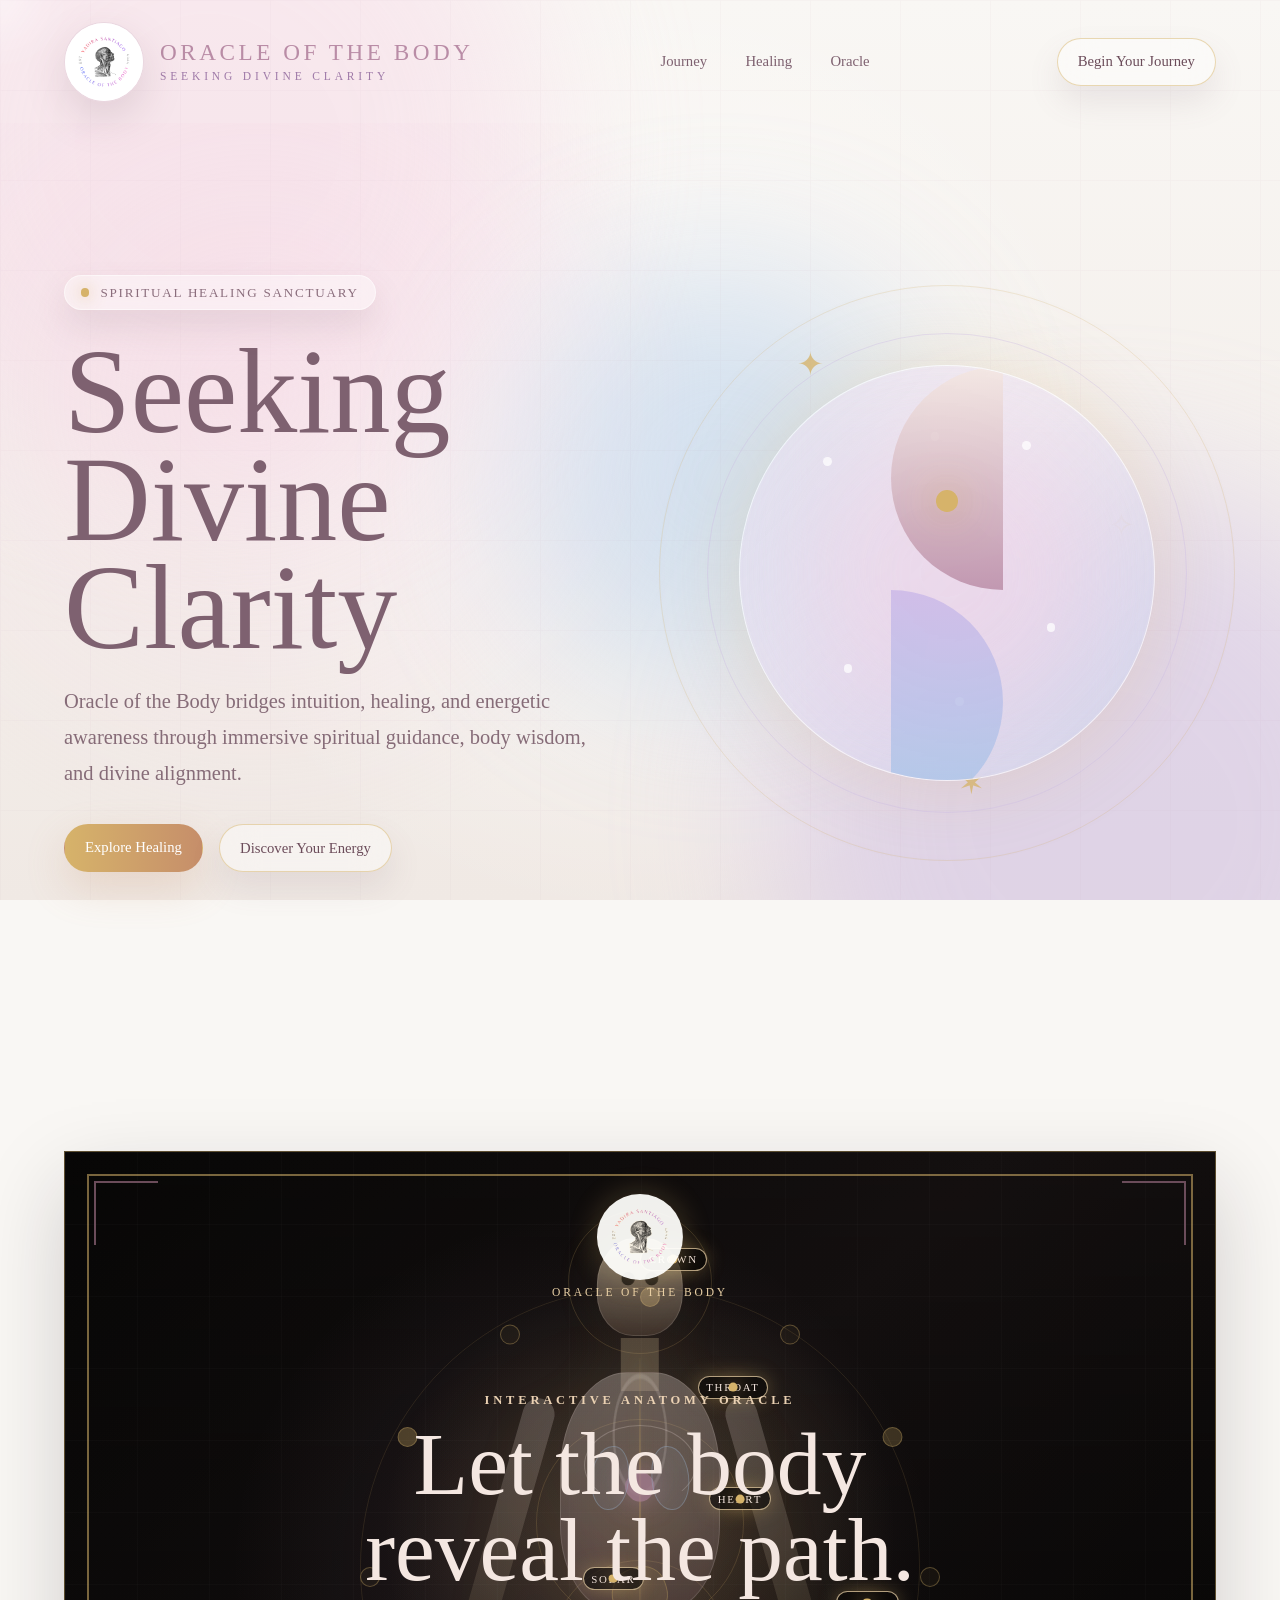
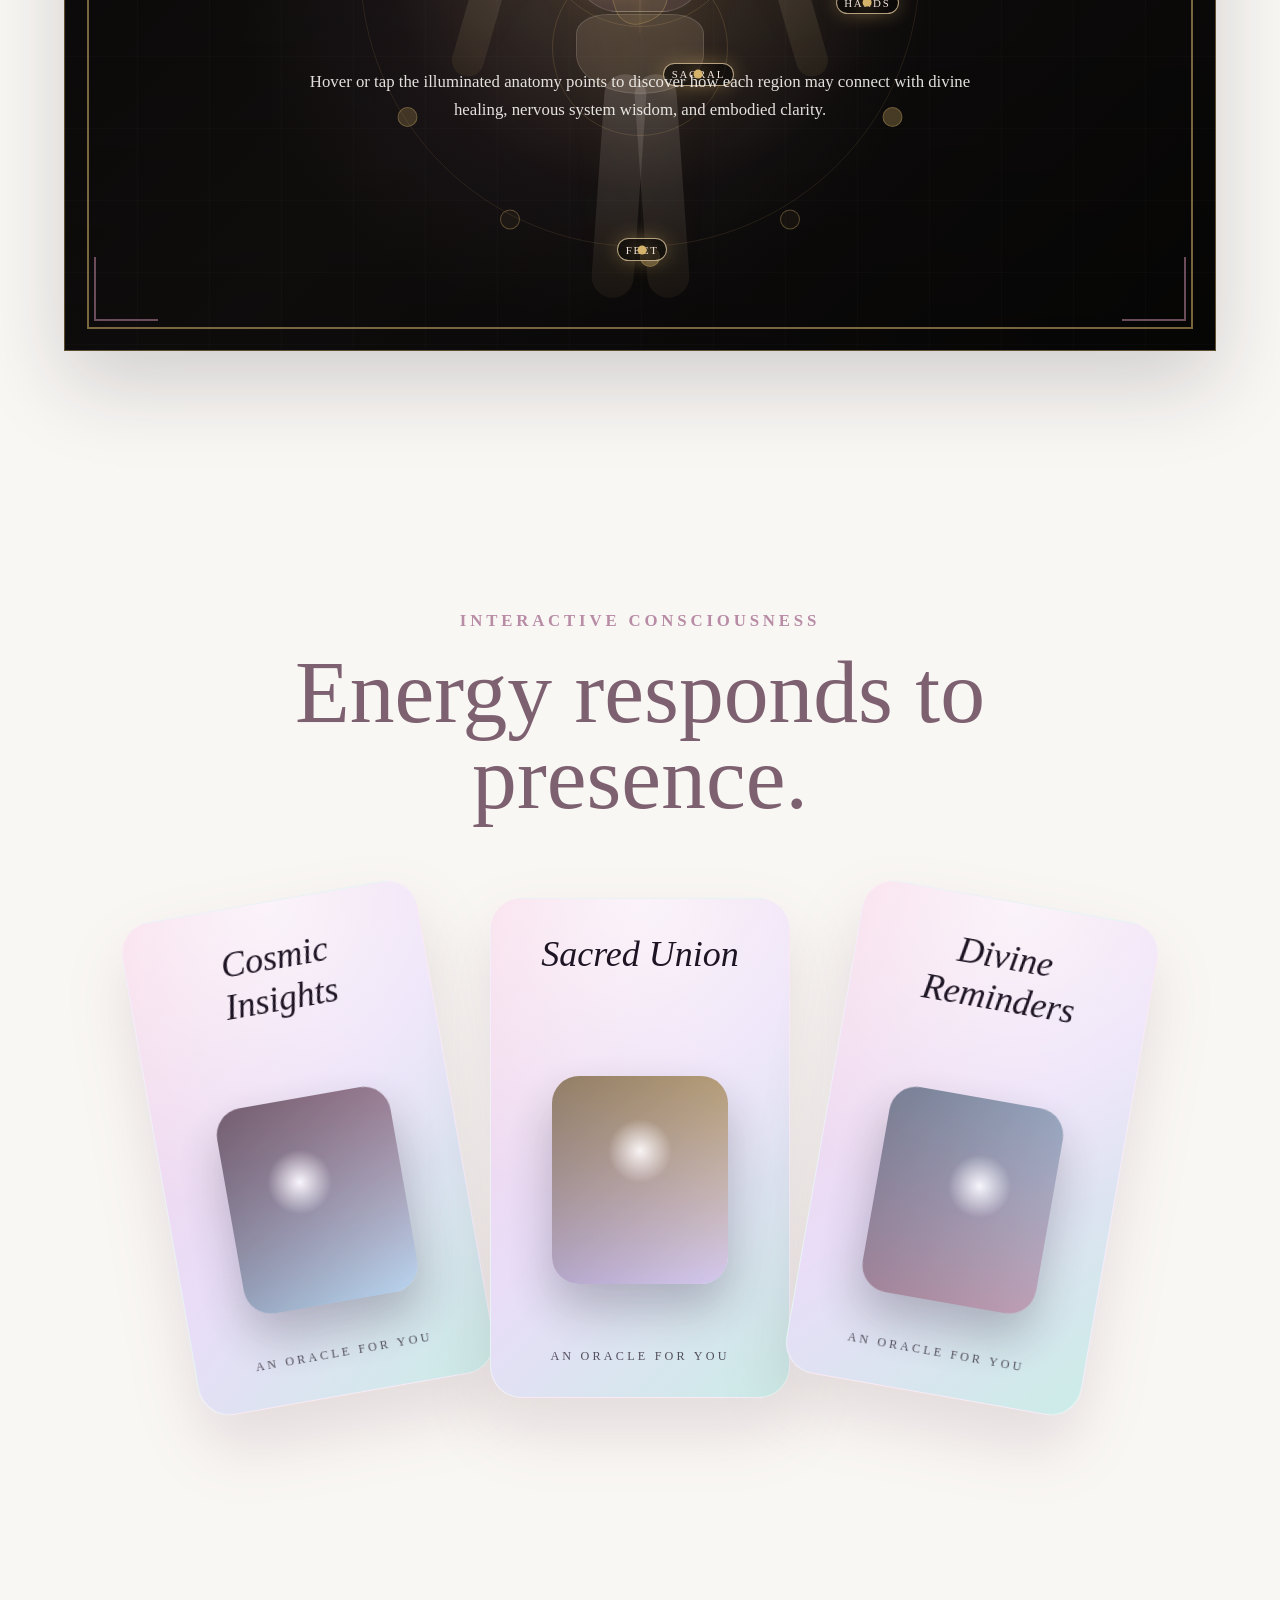
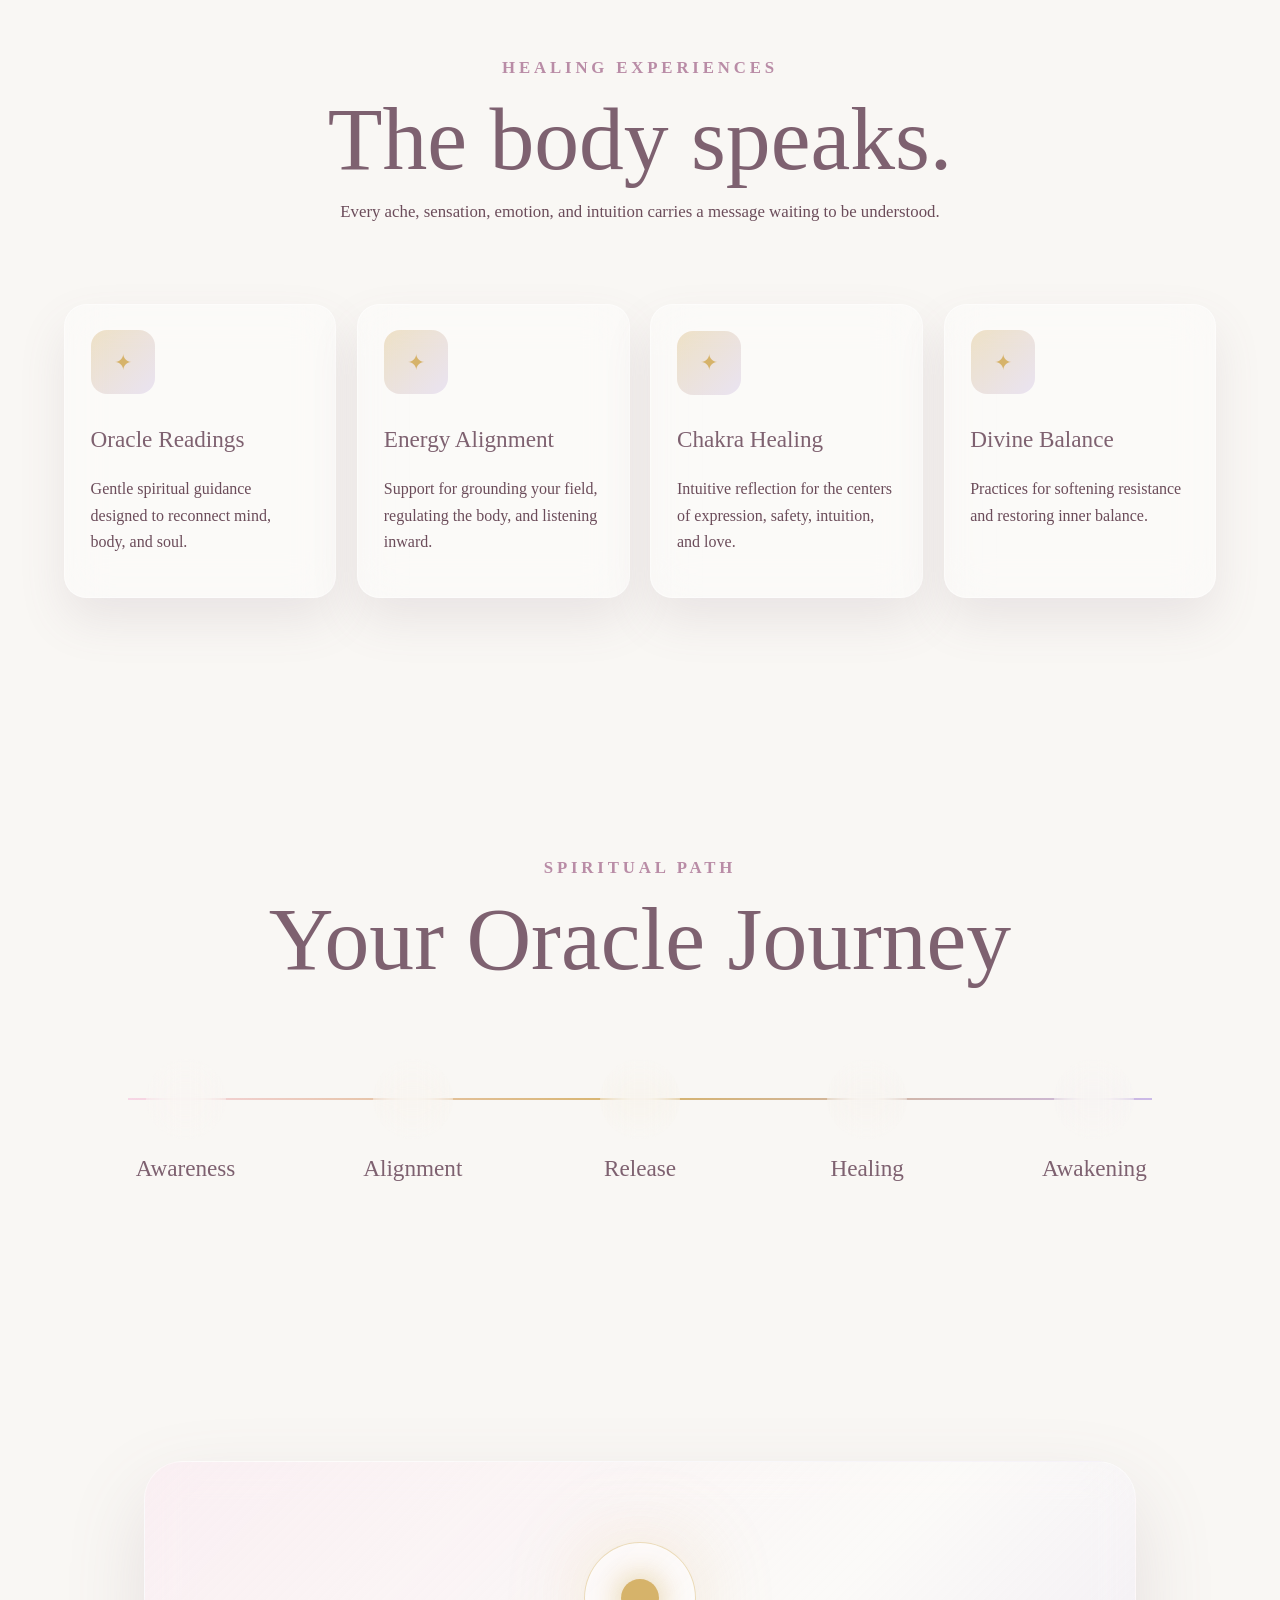
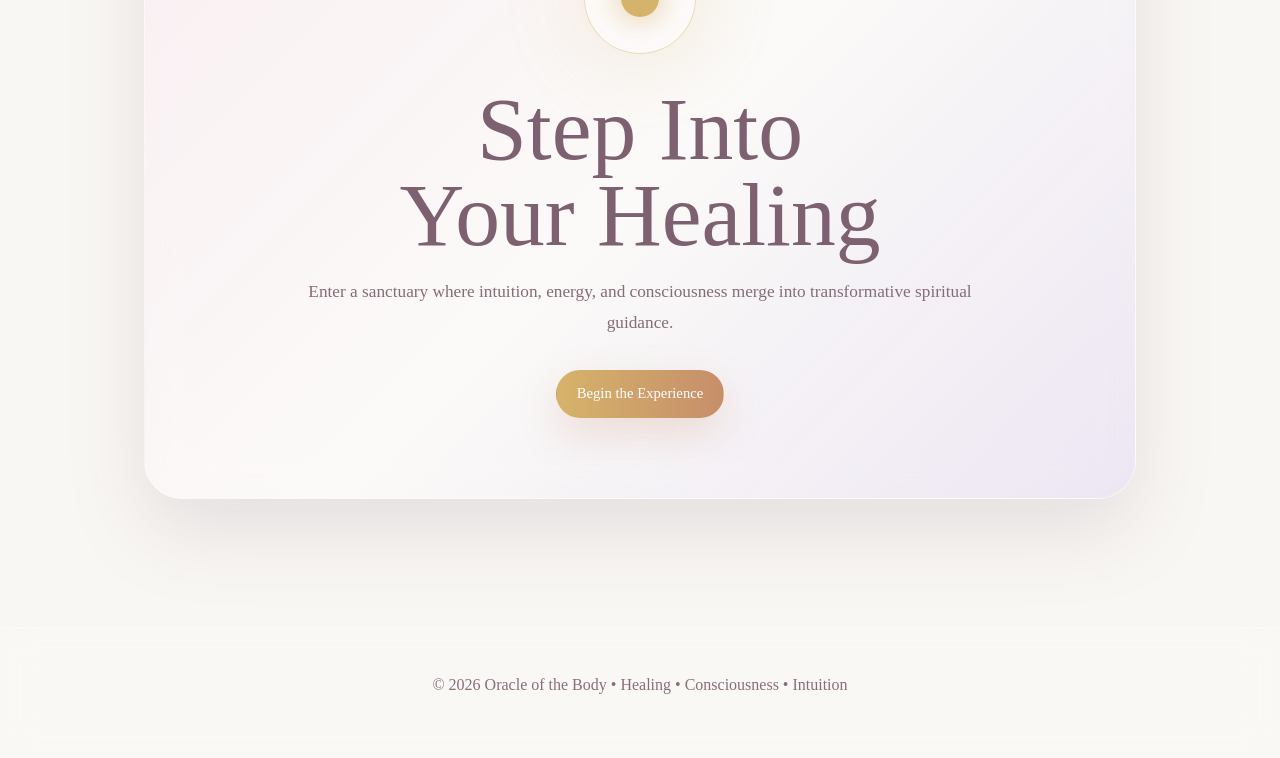
==== commit 3a52ab50: "Add anatomy oracle cabinet" ====
--- a/index.html
+++ b/index.html
@@ -24,10 +24,7 @@
 
     <header class="navbar">
       <a class="brand" href="#" aria-label="Oracle of the Body home">
-        <span class="logo-mark" aria-hidden="true">
-          <span class="logo-face"></span>
-          <span class="logo-orbit"></span>
-        </span>
+        <img class="logo-image" src="assets/oracle-logo.png" alt="Oracle of the Body logo" />
         <span>
           <strong>Oracle of the Body</strong>
           <small>Seeking Divine Clarity</small>
@@ -87,33 +84,57 @@
           <div class="corner corner-bl"></div>
           <div class="corner corner-br"></div>
 
+          <div class="cabinet-logo">
+            <img src="assets/oracle-logo.png" alt="Oracle of the Body logo" />
+            <span>Oracle of the Body</span>
+          </div>
+
           <div class="cabinet-copy">
-            <p class="section-kicker">Interactive Body Oracle</p>
-            <h2 id="cabinet-title">Read the body as a living oracle.</h2>
+            <p class="section-kicker">Interactive Anatomy Oracle</p>
+            <h2 id="cabinet-title">Let the body reveal the path.</h2>
             <p>
-              Hover or tap an object inside the cabinet. Each symbol reveals a small reflection, blending the mystical stage feeling with Oracle of the Body's softer healing palette.
+              Hover or tap the illuminated anatomy points to discover how each region may connect with divine healing, nervous system wisdom, and embodied clarity.
             </p>
           </div>
 
-          <button class="artifact anatomy-skull" type="button" data-title="Mind" data-copy="Notice the story the body keeps repeating. Begin there."></button>
-          <button class="artifact oracle-hand" type="button" data-title="Hands" data-copy="The hands reveal what you reach for, hold, resist, and bless.">
-            <span class="palm-line line-one"></span>
-            <span class="palm-line line-two"></span>
-            <span class="palm-line line-three"></span>
-            <span class="moon moon-1"></span>
-            <span class="moon moon-2"></span>
-            <span class="moon moon-3"></span>
-            <span class="moon moon-4"></span>
-            <span class="moon moon-5"></span>
-            <span class="moon moon-6"></span>
-          </button>
-          <button class="artifact tarot-card" type="button" data-title="Oracle" data-copy="A card is a mirror. The body is the reader."></button>
-          <button class="artifact body-map" type="button" data-title="Body Map" data-copy="Follow sensation like a constellation: pressure, heat, pulse, image, meaning."></button>
+          <div class="anatomy-stage" aria-label="Interactive human anatomy map">
+            <div class="moon-wheel" aria-hidden="true">
+              <span></span><span></span><span></span><span></span><span></span><span></span>
+              <span></span><span></span><span></span><span></span><span></span><span></span>
+            </div>
+            <div class="anatomy-figure" aria-hidden="true">
+              <span class="aura-ring ring-head"></span>
+              <span class="aura-ring ring-heart"></span>
+              <span class="aura-ring ring-belly"></span>
+              <span class="figure-head"></span>
+              <span class="figure-neck"></span>
+              <span class="figure-torso"></span>
+              <span class="figure-pelvis"></span>
+              <span class="figure-arm arm-left"></span>
+              <span class="figure-arm arm-right"></span>
+              <span class="figure-leg leg-left"></span>
+              <span class="figure-leg leg-right"></span>
+              <span class="spine"></span>
+              <span class="ribcage"></span>
+              <span class="heart-organ"></span>
+              <span class="lung lung-left"></span>
+              <span class="lung lung-right"></span>
+              <span class="belly-organ"></span>
+            </div>
+
+            <button class="anatomy-point point-crown" type="button" data-title="Crown & Mind" data-copy="Divine healing begins by softening mental noise. This point invites prayer, discernment, and trust in higher counsel.">Crown</button>
+            <button class="anatomy-point point-throat" type="button" data-title="Throat" data-copy="The throat is the bridge between inner truth and outer expression. Healing asks for honest words, clean boundaries, and sacred sound.">Throat</button>
+            <button class="anatomy-point point-heart" type="button" data-title="Heart & Lungs" data-copy="The chest holds grief, devotion, breath, and courage. Divine healing here restores receptivity, forgiveness, and the ability to receive love.">Heart</button>
+            <button class="anatomy-point point-hands" type="button" data-title="Hands" data-copy="The hands reveal what you reach for, hold, resist, and bless. Healing moves through touch, creation, service, and release.">Hands</button>
+            <button class="anatomy-point point-solar" type="button" data-title="Solar Plexus" data-copy="The solar plexus carries will, identity, and embodied power. Healing here turns control into confidence and fear into devotion.">Solar</button>
+            <button class="anatomy-point point-womb" type="button" data-title="Sacral Bowl" data-copy="The pelvis and sacral bowl speak through creativity, intimacy, and stored emotion. Divine healing restores flow, pleasure, and energetic safety.">Sacral</button>
+            <button class="anatomy-point point-feet" type="button" data-title="Feet & Grounding" data-copy="The feet translate spirit into lived reality. Healing here asks you to return to the earth, slow down, and choose the next true step.">Feet</button>
+          </div>
 
           <aside class="reading-panel" aria-live="polite" aria-hidden="true">
-            <p class="panel-kicker">Selected Sign</p>
-            <h3>Choose an object</h3>
-            <p>Hover or tap the cabinet symbols to receive a small body oracle.</p>
+            <p class="panel-kicker">Body Oracle</p>
+            <h3>Choose a point</h3>
+            <p>Hover or tap an illuminated anatomy point to receive a divine-healing reflection.</p>
           </aside>
         </div>
       </section>
--- a/styles.css
+++ b/styles.css
@@ -145,50 +145,16 @@
   min-width: 0;
 }
 
-.logo-mark {
+.logo-image {
   position: relative;
   width: 5rem;
   height: 5rem;
+  object-fit: contain;
   flex: 0 0 auto;
   border-radius: 50%;
-  border: 1px solid rgba(185, 140, 166, 0.4);
-  background:
-    radial-gradient(circle at 50% 38%, rgba(255, 255, 255, 0.9), transparent 38%),
-    linear-gradient(145deg, #f4e7e1, #e5d1e8 58%, #cfe7f5);
+  border: 1px solid rgba(185, 140, 166, 0.28);
+  background: rgba(255, 255, 255, 0.5);
   box-shadow: 0 1rem 2.5rem rgba(126, 97, 112, 0.18);
-}
-
-.logo-face {
-  position: absolute;
-  left: 50%;
-  top: 50%;
-  width: 1.55rem;
-  height: 2.5rem;
-  border-radius: 50% 50% 45% 45%;
-  border: 1px solid rgba(107, 76, 90, 0.52);
-  transform: translate(-50%, -50%);
-}
-
-.logo-face::before,
-.logo-face::after {
-  content: "";
-  position: absolute;
-  top: 42%;
-  width: 0.28rem;
-  height: 0.28rem;
-  border-radius: 50%;
-  background: rgba(107, 76, 90, 0.6);
-}
-
-.logo-face::before { left: 28%; }
-.logo-face::after { right: 28%; }
-
-.logo-orbit {
-  position: absolute;
-  inset: 0.75rem;
-  border: 1px solid rgba(214, 179, 106, 0.72);
-  border-radius: 50%;
-  transform: rotate(-18deg);
 }
 
 .brand strong {
@@ -471,15 +437,16 @@
   --cabinet-x: 50%;
   --cabinet-y: 48%;
   position: relative;
-  min-height: 43rem;
+  min-height: 50rem;
   display: grid;
   align-items: center;
   overflow: hidden;
   border: 1px solid rgba(214, 179, 106, 0.4);
   background:
-    radial-gradient(circle at var(--cabinet-x) var(--cabinet-y), rgba(233, 216, 186, 0.24), transparent 17rem),
-    linear-gradient(rgba(35, 22, 20, 0.28), rgba(35, 22, 20, 0.42)),
-    linear-gradient(135deg, #35282d 0%, #7e6170 50%, #2a2025 100%);
+    radial-gradient(circle at var(--cabinet-x) var(--cabinet-y), rgba(214, 179, 106, 0.2), transparent 16rem),
+    radial-gradient(circle at 45% 52%, rgba(185, 140, 166, 0.13), transparent 22rem),
+    linear-gradient(rgba(5, 5, 5, 0.38), rgba(5, 5, 5, 0.62)),
+    linear-gradient(135deg, #080706 0%, #1d1616 48%, #070605 100%);
   box-shadow: 0 2rem 5rem rgba(30, 21, 36, 0.18);
 }
 
@@ -516,11 +483,36 @@
 .corner-bl { bottom: 1.8rem; left: 1.8rem; border-bottom: 2px solid; border-left: 2px solid; }
 .corner-br { bottom: 1.8rem; right: 1.8rem; border-bottom: 2px solid; border-right: 2px solid; }
 
+.cabinet-logo {
+  position: absolute;
+  z-index: 6;
+  top: 2.6rem;
+  left: 50%;
+  display: grid;
+  justify-items: center;
+  gap: 0.35rem;
+  transform: translateX(-50%);
+  color: #e8cfa5;
+  font-size: 0.72rem;
+  letter-spacing: 0.18rem;
+  text-transform: uppercase;
+}
+
+.cabinet-logo img {
+  width: 5.4rem;
+  height: 5.4rem;
+  object-fit: contain;
+  border-radius: 50%;
+  opacity: 0.94;
+  filter: sepia(0.2) drop-shadow(0 0 1rem rgba(214, 179, 106, 0.28));
+}
+
 .cabinet-copy {
   position: relative;
   z-index: 5;
   width: min(42rem, calc(100% - 2rem));
   margin: 0 auto;
+  padding-top: 2rem;
   text-align: center;
   color: rgba(249, 247, 244, 0.9);
 }
@@ -559,161 +551,258 @@
   font-size: 1.05rem;
 }
 
-.artifact {
+.anatomy-stage {
+  position: absolute;
+  inset: 0;
+  z-index: 4;
+}
+
+.moon-wheel {
+  position: absolute;
+  left: 50%;
+  top: 52%;
+  width: min(35rem, 70vw);
+  height: min(35rem, 70vw);
+  border: 1px solid rgba(214, 179, 106, 0.18);
+  border-radius: 50%;
+  transform: translate(-50%, -50%);
+  opacity: 0.7;
+}
+
+.moon-wheel span {
+  position: absolute;
+  left: 50%;
+  top: 50%;
+  width: 1.25rem;
+  height: 1.25rem;
+  border-radius: 50%;
+  border: 1px solid rgba(214, 179, 106, 0.5);
+  background: rgba(214, 179, 106, 0.08);
+  transform:
+    rotate(calc(var(--i) * 30deg))
+    translateY(calc(min(17.5rem, 35vw) * -1))
+    rotate(calc(var(--i) * -30deg));
+}
+
+.moon-wheel span:nth-child(1) { --i: 0; background: rgba(214, 179, 106, 0.5); }
+.moon-wheel span:nth-child(2) { --i: 1; }
+.moon-wheel span:nth-child(3) { --i: 2; background: rgba(214, 179, 106, 0.32); }
+.moon-wheel span:nth-child(4) { --i: 3; }
+.moon-wheel span:nth-child(5) { --i: 4; background: rgba(214, 179, 106, 0.42); }
+.moon-wheel span:nth-child(6) { --i: 5; }
+.moon-wheel span:nth-child(7) { --i: 6; background: rgba(214, 179, 106, 0.5); }
+.moon-wheel span:nth-child(8) { --i: 7; }
+.moon-wheel span:nth-child(9) { --i: 8; background: rgba(214, 179, 106, 0.32); }
+.moon-wheel span:nth-child(10) { --i: 9; }
+.moon-wheel span:nth-child(11) { --i: 10; background: rgba(214, 179, 106, 0.42); }
+.moon-wheel span:nth-child(12) { --i: 11; }
+
+.anatomy-figure {
+  position: absolute;
+  left: 50%;
+  bottom: 5.5rem;
+  width: min(22rem, 38vw);
+  height: min(42rem, 70vw);
+  transform: translateX(-50%);
+  opacity: 0.82;
+  filter: drop-shadow(0 0 1.8rem rgba(214, 179, 106, 0.18));
+}
+
+.anatomy-figure > span {
+  position: absolute;
+}
+
+.aura-ring {
+  left: 50%;
+  border-radius: 50%;
+  border: 1px solid rgba(214, 179, 106, 0.22);
+  transform: translateX(-50%);
+}
+
+.ring-head { top: 3%; width: 9rem; height: 9rem; }
+.ring-heart { top: 34%; width: 13rem; height: 13rem; }
+.ring-belly { top: 55%; width: 11rem; height: 11rem; }
+
+.figure-head {
+  left: 50%;
+  top: 7%;
+  width: 5.4rem;
+  height: 6.2rem;
+  border-radius: 48% 48% 42% 42%;
+  background:
+    radial-gradient(circle at 36% 42%, rgba(18, 15, 13, 0.82) 0 8%, transparent 9%),
+    radial-gradient(circle at 64% 42%, rgba(18, 15, 13, 0.82) 0 8%, transparent 9%),
+    linear-gradient(180deg, rgba(243, 224, 194, 0.65), rgba(155, 124, 103, 0.28));
+  border: 1px solid rgba(244, 231, 225, 0.18);
+  transform: translateX(-50%);
+}
+
+.figure-neck {
+  left: 50%;
+  top: 22%;
+  width: 2.4rem;
+  height: 3.3rem;
+  background: rgba(232, 207, 165, 0.28);
+  transform: translateX(-50%);
+}
+
+.figure-torso {
+  left: 50%;
+  top: 27%;
+  width: 10rem;
+  height: 15rem;
+  border-radius: 42% 42% 36% 36%;
+  background:
+    radial-gradient(ellipse at 50% 26%, transparent 0 22%, rgba(244, 231, 225, 0.22) 23% 24%, transparent 25%),
+    linear-gradient(180deg, rgba(244, 231, 225, 0.34), rgba(185, 140, 166, 0.16));
+  border: 1px solid rgba(244, 231, 225, 0.18);
+  transform: translateX(-50%);
+}
+
+.figure-pelvis {
+  left: 50%;
+  top: 63%;
+  width: 8rem;
+  height: 5rem;
+  border-radius: 25% 25% 50% 50%;
+  border: 1px solid rgba(244, 231, 225, 0.18);
+  background: rgba(232, 207, 165, 0.16);
+  transform: translateX(-50%);
+}
+
+.figure-arm {
+  top: 31%;
+  width: 2rem;
+  height: 18rem;
+  border-radius: 999px;
+  background: linear-gradient(180deg, rgba(244, 231, 225, 0.25), rgba(214, 179, 106, 0.1));
+  transform-origin: top center;
+}
+
+.arm-left { left: 18%; transform: rotate(16deg); }
+.arm-right { right: 18%; transform: rotate(-16deg); }
+
+.figure-leg {
+  top: 72%;
+  width: 2.6rem;
+  height: 14rem;
+  border-radius: 999px;
+  background: linear-gradient(180deg, rgba(244, 231, 225, 0.2), rgba(214, 179, 106, 0.08));
+}
+
+.leg-left { left: 38%; transform: rotate(4deg); }
+.leg-right { right: 38%; transform: rotate(-4deg); }
+
+.spine {
+  left: 50%;
+  top: 25%;
+  width: 1px;
+  height: 41%;
+  background: linear-gradient(180deg, rgba(214, 179, 106, 0.1), rgba(214, 179, 106, 0.8), rgba(214, 179, 106, 0.1));
+  transform: translateX(-50%);
+  box-shadow: 0 0 0.8rem rgba(214, 179, 106, 0.45);
+}
+
+.ribcage {
+  left: 50%;
+  top: 35%;
+  width: 7rem;
+  height: 5rem;
+  border-radius: 50%;
+  border: 1px solid rgba(244, 231, 225, 0.3);
+  border-bottom-color: transparent;
+  transform: translateX(-50%);
+}
+
+.heart-organ {
+  left: 50%;
+  top: 42%;
+  width: 1.8rem;
+  height: 1.8rem;
+  border-radius: 50% 50% 45% 45%;
+  background: rgba(185, 140, 166, 0.8);
+  transform: translateX(-50%) rotate(45deg);
+  box-shadow: 0 0 1.6rem rgba(185, 140, 166, 0.75);
+}
+
+.lung {
+  top: 38%;
+  width: 2.4rem;
+  height: 4rem;
+  border-radius: 60% 40% 55% 45%;
+  border: 1px solid rgba(168, 199, 232, 0.38);
+  background: rgba(168, 199, 232, 0.1);
+}
+
+.lung-left { left: 36%; }
+.lung-right { right: 36%; transform: scaleX(-1); }
+
+.belly-organ {
+  left: 50%;
+  top: 56%;
+  width: 3.5rem;
+  height: 3.5rem;
+  border-radius: 48% 42% 50% 38%;
+  border: 1px solid rgba(214, 179, 106, 0.36);
+  background: rgba(214, 179, 106, 0.11);
+  transform: translateX(-50%) rotate(-18deg);
+}
+
+.anatomy-point {
   position: absolute;
   z-index: 4;
   appearance: none;
-  border: 0;
-  padding: 0;
+  border: 1px solid rgba(232, 207, 165, 0.76);
+  padding: 0.28rem 0.48rem;
+  border-radius: 999px;
   cursor: pointer;
-  background: transparent;
+  background: rgba(10, 8, 7, 0.64);
+  color: #f4e7e1;
+  font-size: 0.68rem;
+  letter-spacing: 0.11rem;
+  text-transform: uppercase;
+  box-shadow: 0 0 1.2rem rgba(214, 179, 106, 0.32);
   --tx: 0px;
   --ty: 0px;
   transition: opacity 180ms ease, filter 180ms ease, transform 220ms ease;
-}
-
-.artifact:hover,
-.artifact:focus-visible,
-.artifact.is-active {
-  opacity: 0.88;
+  transform: translate3d(var(--tx), var(--ty), 0);
+}
+
+.anatomy-point::before {
+  content: "";
+  position: absolute;
+  left: 50%;
+  top: 50%;
+  width: 0.55rem;
+  height: 0.55rem;
+  border-radius: 50%;
+  background: var(--gold);
+  box-shadow: 0 0 1.2rem rgba(214, 179, 106, 0.95);
+  transform: translate(-50%, -50%);
+}
+
+.anatomy-point:hover,
+.anatomy-point:focus-visible,
+.anatomy-point.is-active {
+  color: #1d1616;
+  background: #e8cfa5;
   filter: drop-shadow(0 0 1.1rem rgba(233, 216, 186, 0.48));
 }
 
-.artifact:focus-visible {
+.anatomy-point:focus-visible {
   outline: 1px solid rgba(233, 216, 186, 0.8);
   outline-offset: 0.55rem;
 }
 
-.anatomy-skull {
-  left: 8%;
-  bottom: 12%;
-  width: min(22vw, 16rem);
-  aspect-ratio: 0.72;
-  border-radius: 48% 48% 40% 40%;
-  background:
-    radial-gradient(circle at 36% 40%, rgba(35, 22, 20, 0.72) 0 12%, transparent 13%),
-    radial-gradient(circle at 64% 40%, rgba(35, 22, 20, 0.72) 0 12%, transparent 13%),
-    linear-gradient(180deg, rgba(247, 241, 232, 0.54), rgba(191, 178, 159, 0.18));
-  border: 1px solid rgba(238, 231, 221, 0.16);
-  opacity: 0.45;
-  transform: translate3d(var(--tx), var(--ty), 0);
-}
-
-.anatomy-skull::before,
-.anatomy-skull::after {
-  content: "";
-  position: absolute;
-  border: 1px solid rgba(238, 231, 221, 0.28);
-}
-
-.anatomy-skull::before {
-  inset: 20% 17% auto 17%;
-  height: 32%;
-  border-radius: 50%;
-}
-
-.anatomy-skull::after {
-  left: 39%;
-  right: 39%;
-  bottom: 10%;
-  height: 20%;
-  border-radius: 1rem;
-}
-
-.oracle-hand {
-  right: 29%;
-  bottom: 10%;
-  width: min(24vw, 18rem);
-  height: min(34vw, 25rem);
-  border: 1px solid rgba(238, 231, 221, 0.22);
-  border-radius: 45% 45% 36% 36%;
-  background:
-    linear-gradient(90deg, transparent 8%, rgba(238, 231, 221, 0.18) 9% 15%, transparent 16%),
-    linear-gradient(180deg, rgba(238, 231, 221, 0.18), rgba(92, 65, 52, 0.12));
-  opacity: 0.56;
-  transform: translate3d(var(--tx), var(--ty), 0) rotate(-8deg);
-}
-
-.oracle-hand::before {
-  content: "";
-  position: absolute;
-  left: 17%;
-  right: 17%;
-  top: -37%;
-  height: 45%;
-  background:
-    linear-gradient(90deg, rgba(238, 231, 221, 0.22) 0 16%, transparent 17% 28%, rgba(238, 231, 221, 0.18) 29% 44%, transparent 45% 57%, rgba(238, 231, 221, 0.18) 58% 72%, transparent 73% 84%, rgba(238, 231, 221, 0.16) 85%);
-  border-radius: 2rem 2rem 0 0;
-}
-
-.palm-line {
-  position: absolute;
-  height: 1px;
-  background: rgba(214, 179, 106, 0.78);
-  transform-origin: left;
-}
-
-.line-one { width: 58%; left: 22%; top: 43%; transform: rotate(13deg); }
-.line-two { width: 48%; left: 26%; top: 54%; transform: rotate(-18deg); }
-.line-three { width: 38%; left: 40%; top: 65%; transform: rotate(32deg); }
-
-.moon {
-  position: absolute;
-  width: 1.1rem;
-  height: 1.1rem;
-  border: 1px solid rgba(230, 211, 176, 0.8);
-  border-radius: 50%;
-}
-
-.moon-1 { top: 4%; left: -10%; }
-.moon-2 { top: -5%; left: 16%; background: rgba(230, 211, 176, 0.6); }
-.moon-3 { top: -7%; left: 45%; }
-.moon-4 { top: 0%; right: 8%; background: rgba(230, 211, 176, 0.38); }
-.moon-5 { top: 18%; right: -10%; }
-.moon-6 { top: 38%; right: -16%; background: rgba(230, 211, 176, 0.42); }
-
-.tarot-card {
-  right: 10%;
-  top: 18%;
-  width: min(10vw, 7rem);
-  aspect-ratio: 0.64;
-  border: 2px solid rgba(214, 179, 106, 0.72);
-  opacity: 0.5;
-  background: rgba(45, 31, 27, 0.32);
-  transform: translate3d(var(--tx), var(--ty), 0) rotate(12deg);
-}
-
-.tarot-card::before {
-  content: "";
-  position: absolute;
-  inset: 18%;
-  border: 1px solid rgba(230, 211, 176, 0.7);
-}
-
-.tarot-card::after {
-  content: "";
-  position: absolute;
-  inset: 40% 25%;
-  border-top: 1px solid rgba(230, 211, 176, 0.84);
-  border-bottom: 1px solid rgba(230, 211, 176, 0.84);
-  transform: rotate(45deg);
-}
-
-.body-map {
-  left: 28%;
-  top: 10%;
-  width: min(20vw, 15rem);
-  aspect-ratio: 1;
-  border-radius: 50%;
-  border: 1px solid rgba(230, 211, 176, 0.25);
-  background:
-    radial-gradient(circle, transparent 0 26%, rgba(230, 211, 176, 0.32) 27% 28%, transparent 29%),
-    conic-gradient(from 20deg, transparent, rgba(230, 211, 176, 0.22), transparent, rgba(230, 211, 176, 0.18), transparent);
-  opacity: 0.52;
-  transform: translate3d(var(--tx), var(--ty), 0);
-}
-
-.artifact-label {
+.point-crown { left: 50%; top: 12%; }
+.point-throat { left: 55%; top: 28%; }
+.point-heart { left: 56%; top: 42%; }
+.point-hands { left: 67%; top: 55%; }
+.point-solar { left: 45%; top: 52%; }
+.point-womb { left: 52%; top: 64%; }
+.point-feet { left: 48%; top: 86%; }
+
+.anatomy-label {
   position: absolute;
   left: 50%;
   bottom: -2.2rem;
@@ -731,9 +820,9 @@
   pointer-events: none;
 }
 
-.artifact:hover .artifact-label,
-.artifact:focus-visible .artifact-label,
-.artifact.is-active .artifact-label {
+.anatomy-point:hover .anatomy-label,
+.anatomy-point:focus-visible .anatomy-label,
+.anatomy-point.is-active .anatomy-label {
   opacity: 1;
   transform: translate(-50%, 0);
 }
@@ -1202,7 +1291,7 @@
     font-size: 0.62rem;
   }
 
-  .logo-mark {
+  .logo-image {
     width: 4rem;
     height: 4rem;
   }
@@ -1220,36 +1309,59 @@
   }
 
   .cabinet {
-    min-height: 44rem;
+    min-height: 50rem;
   }
 
   .cabinet-copy {
-    padding-top: 2rem;
+    padding-top: 5.5rem;
     align-self: start;
   }
 
-  .anatomy-skull {
-    width: 10rem;
-    left: -1rem;
-  }
-
-  .oracle-hand {
-    width: 12rem;
-    height: 16rem;
-    right: -1rem;
-    bottom: 12%;
-  }
-
-  .body-map {
-    width: 10rem;
-    left: 34%;
-    top: 44%;
-  }
-
-  .tarot-card {
-    width: 4.8rem;
-    right: 10%;
-    top: 40%;
+  .cabinet-logo {
+    top: 1.4rem;
+  }
+
+  .cabinet-logo img {
+    width: 4.2rem;
+    height: 4.2rem;
+  }
+
+  .anatomy-figure {
+    width: 15rem;
+    height: 28rem;
+    bottom: 4.5rem;
+  }
+
+  .moon-wheel {
+    top: 61%;
+    width: 19rem;
+    height: 19rem;
+  }
+
+  .moon-wheel span {
+    transform:
+      rotate(calc(var(--i) * 30deg))
+      translateY(-9.5rem)
+      rotate(calc(var(--i) * -30deg));
+  }
+
+  .anatomy-point {
+    font-size: 0;
+    width: 1.9rem;
+    height: 1.9rem;
+    padding: 0;
+  }
+
+  .point-crown { left: 49%; top: 41%; }
+  .point-throat { left: 57%; top: 48%; }
+  .point-heart { left: 60%; top: 55%; }
+  .point-hands { left: 76%; top: 63%; }
+  .point-solar { left: 40%; top: 61%; }
+  .point-womb { left: 52%; top: 69%; }
+  .point-feet { left: 48%; top: 86%; }
+
+  .anatomy-label {
+    font-size: 0.68rem;
   }
 
   .reading-panel {
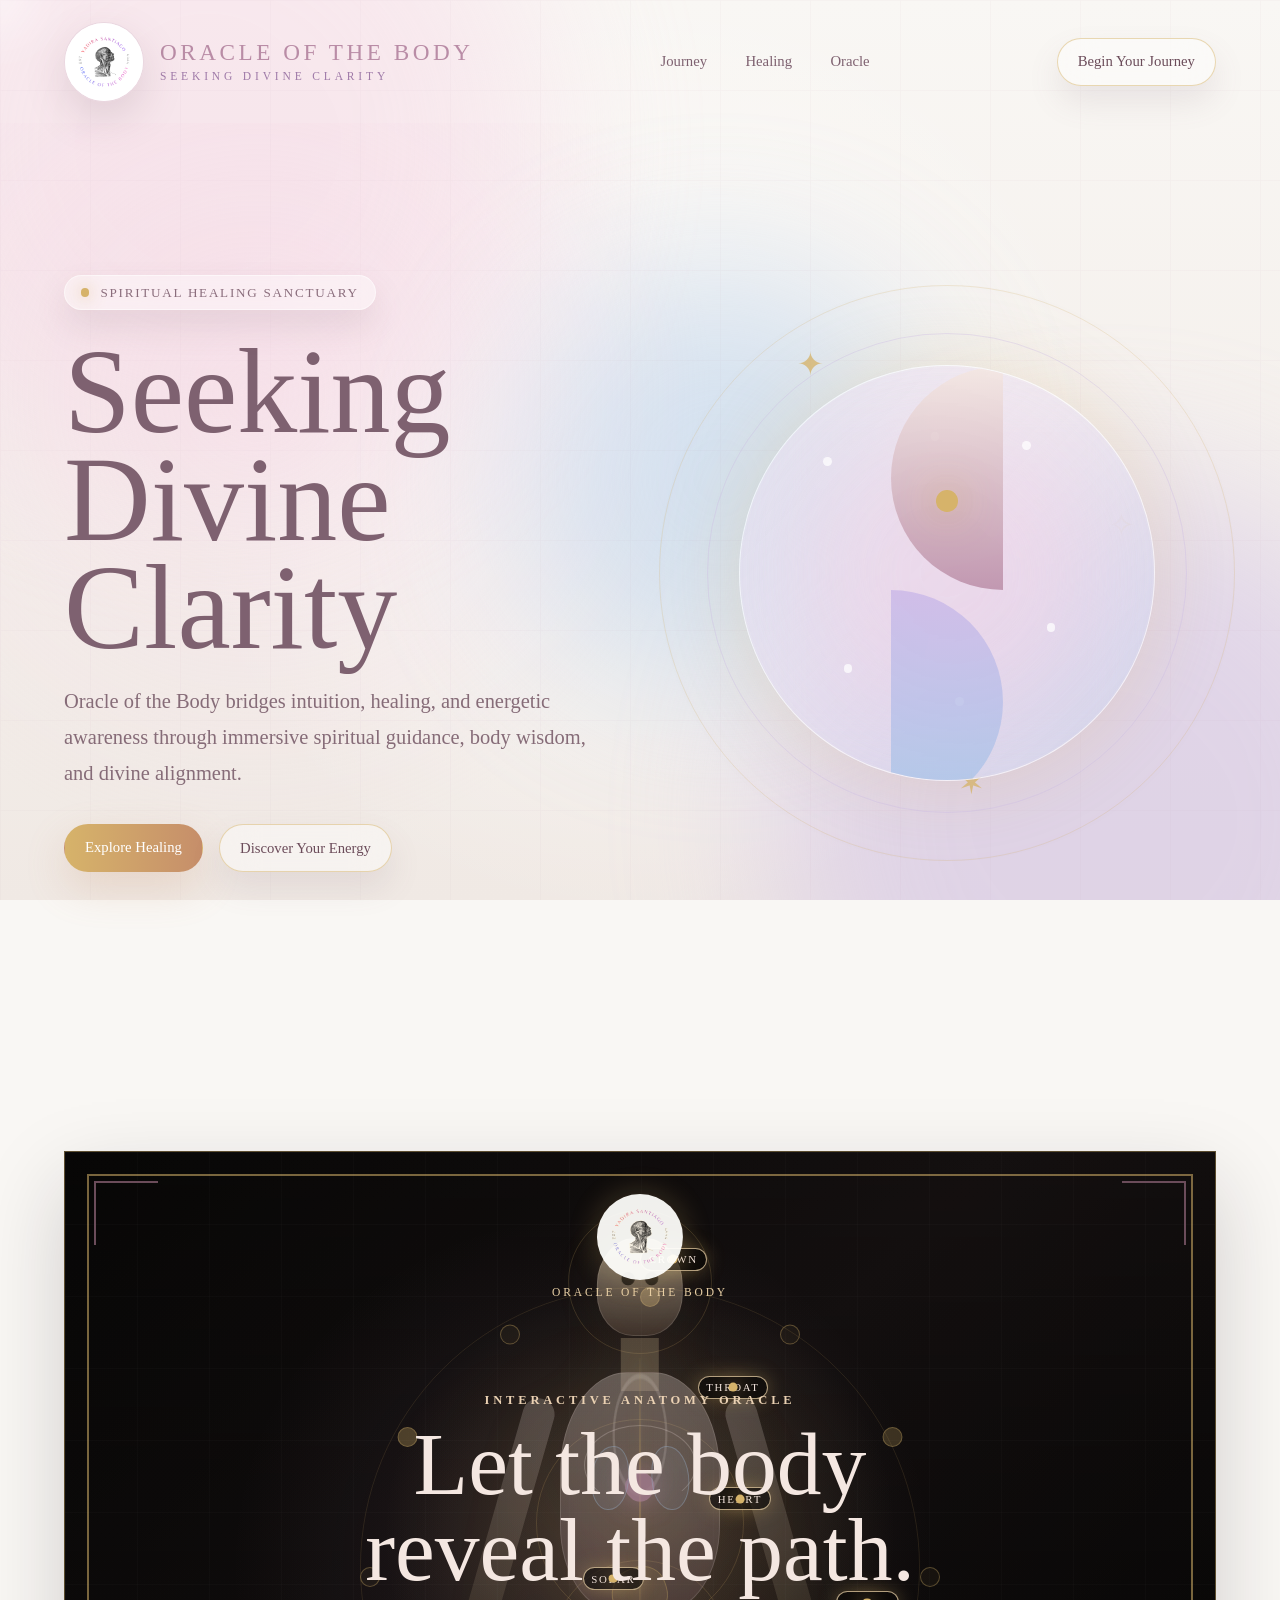
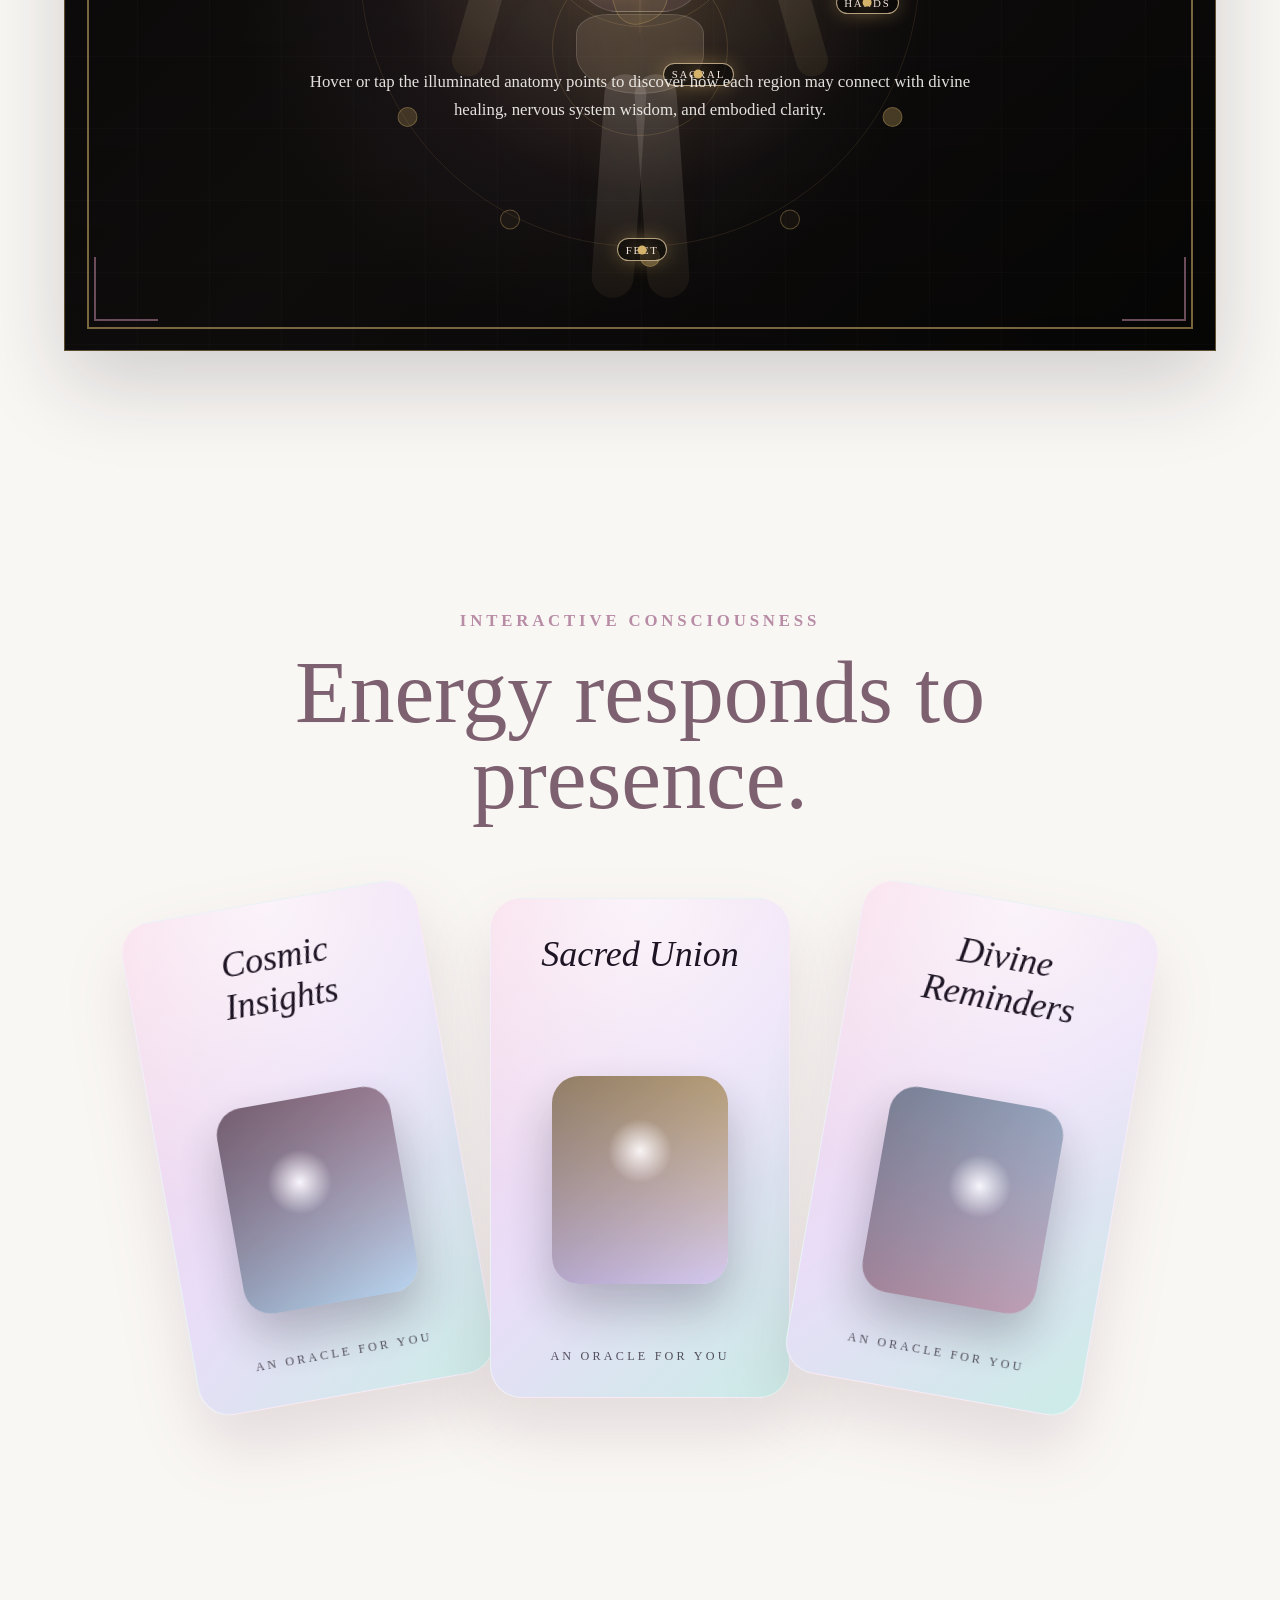
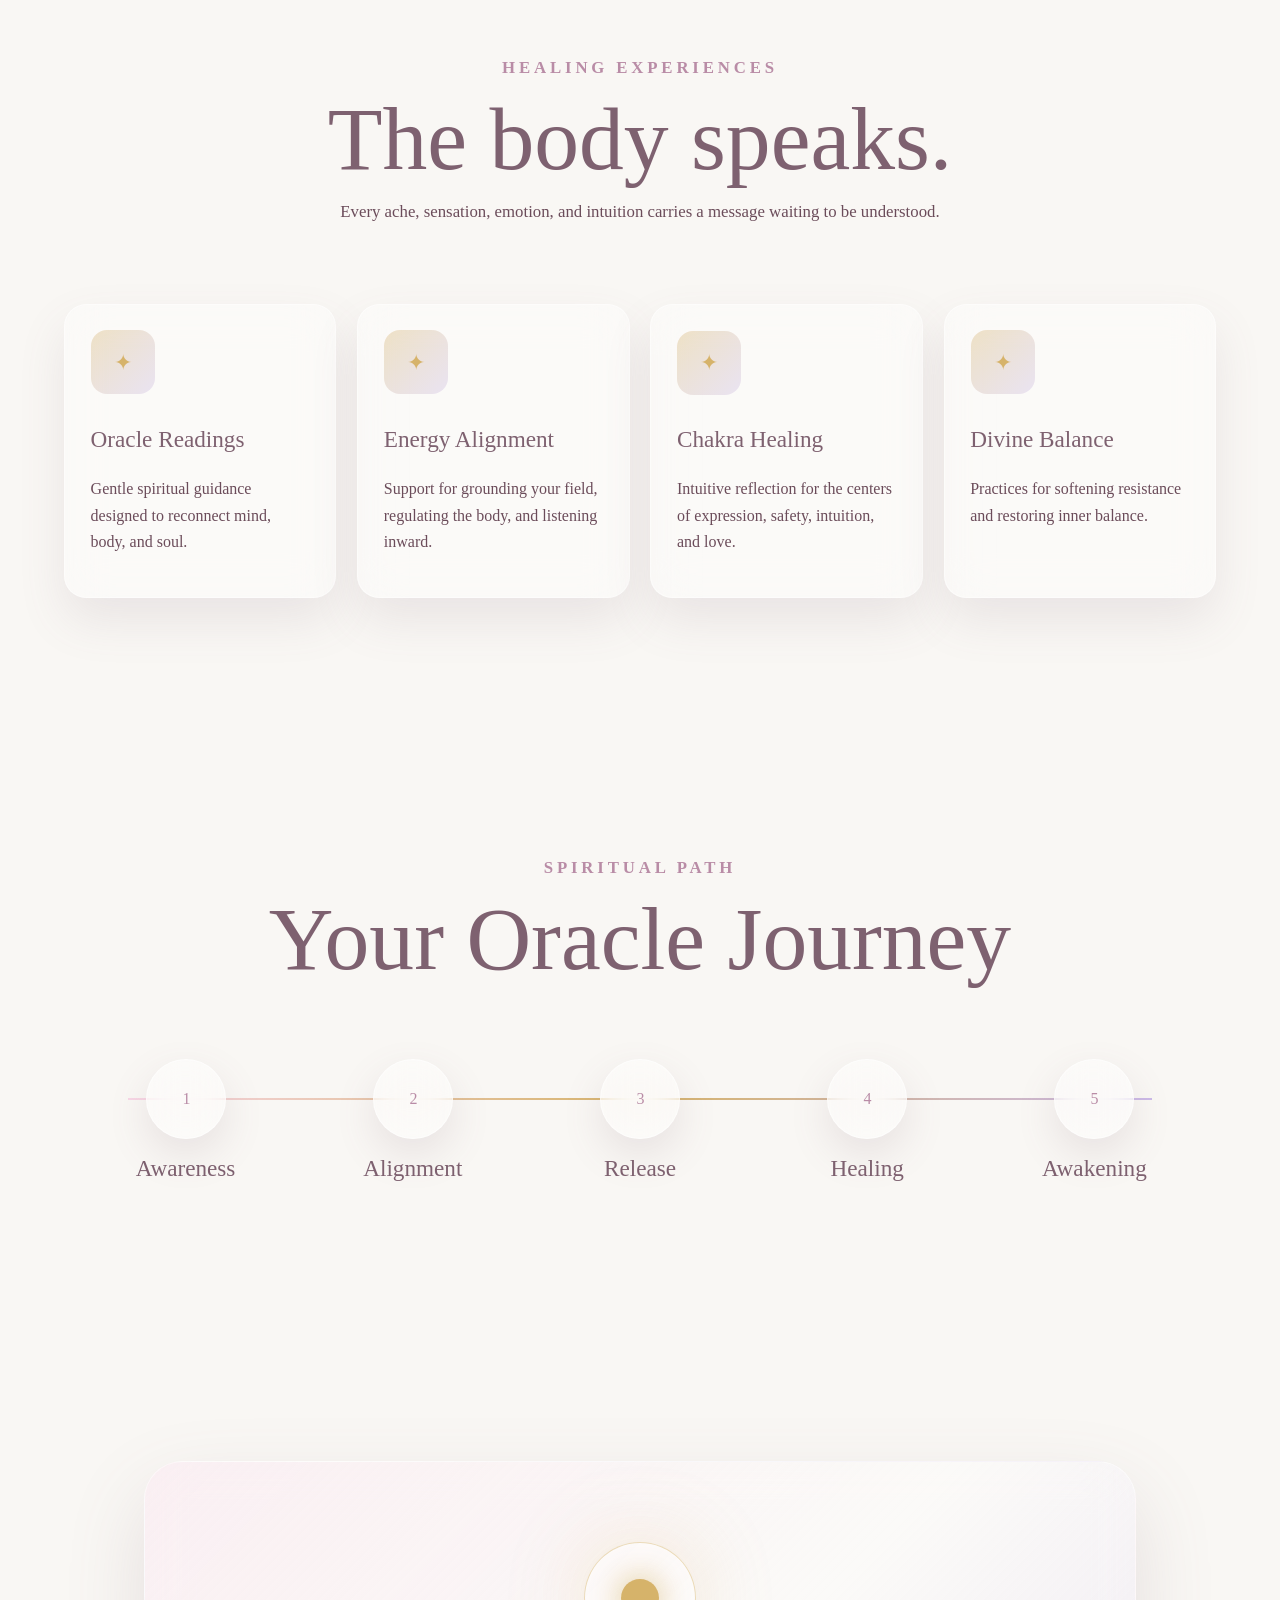
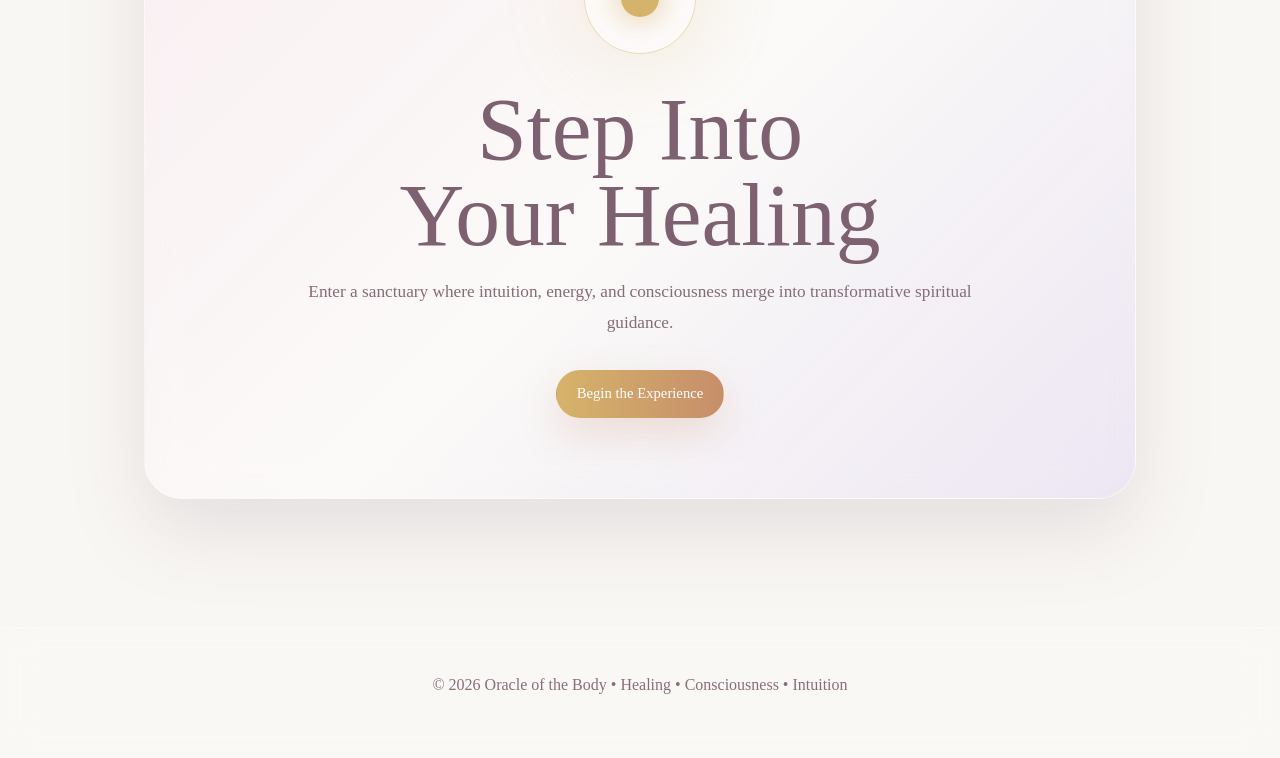
==== commit e33bf7b3: "Use provided Oracle logo asset" ====
--- a/index.html
+++ b/index.html
@@ -24,7 +24,7 @@
 
     <header class="navbar">
       <a class="brand" href="#" aria-label="Oracle of the Body home">
-        <img class="logo-image" src="assets/oracle-logo.png" alt="Oracle of the Body logo" />
+        <img class="logo-image" src="assets/oracle-logo.webp" alt="Oracle of the Body logo" />
         <span>
           <strong>Oracle of the Body</strong>
           <small>Seeking Divine Clarity</small>
@@ -85,7 +85,7 @@
           <div class="corner corner-br"></div>
 
           <div class="cabinet-logo">
-            <img src="assets/oracle-logo.png" alt="Oracle of the Body logo" />
+            <img src="assets/oracle-logo.webp" alt="Oracle of the Body logo" />
             <span>Oracle of the Body</span>
           </div>
 
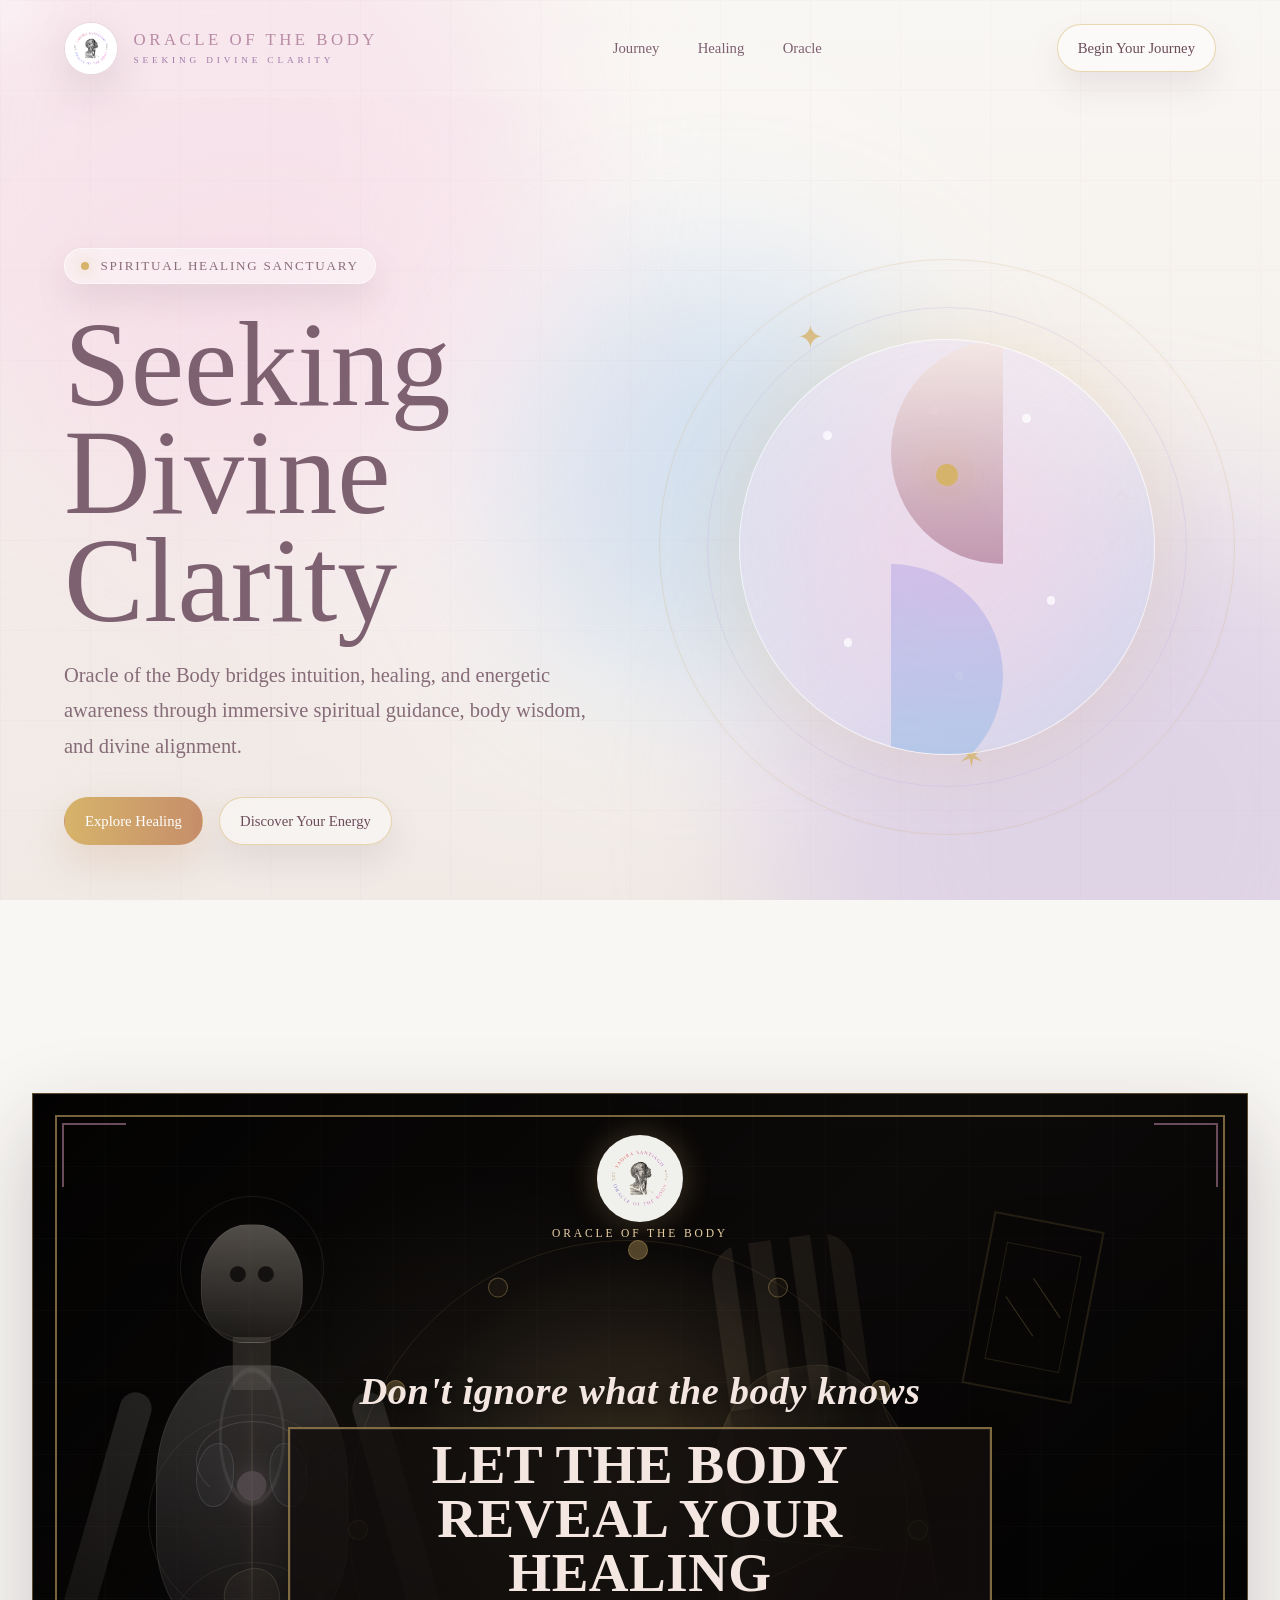
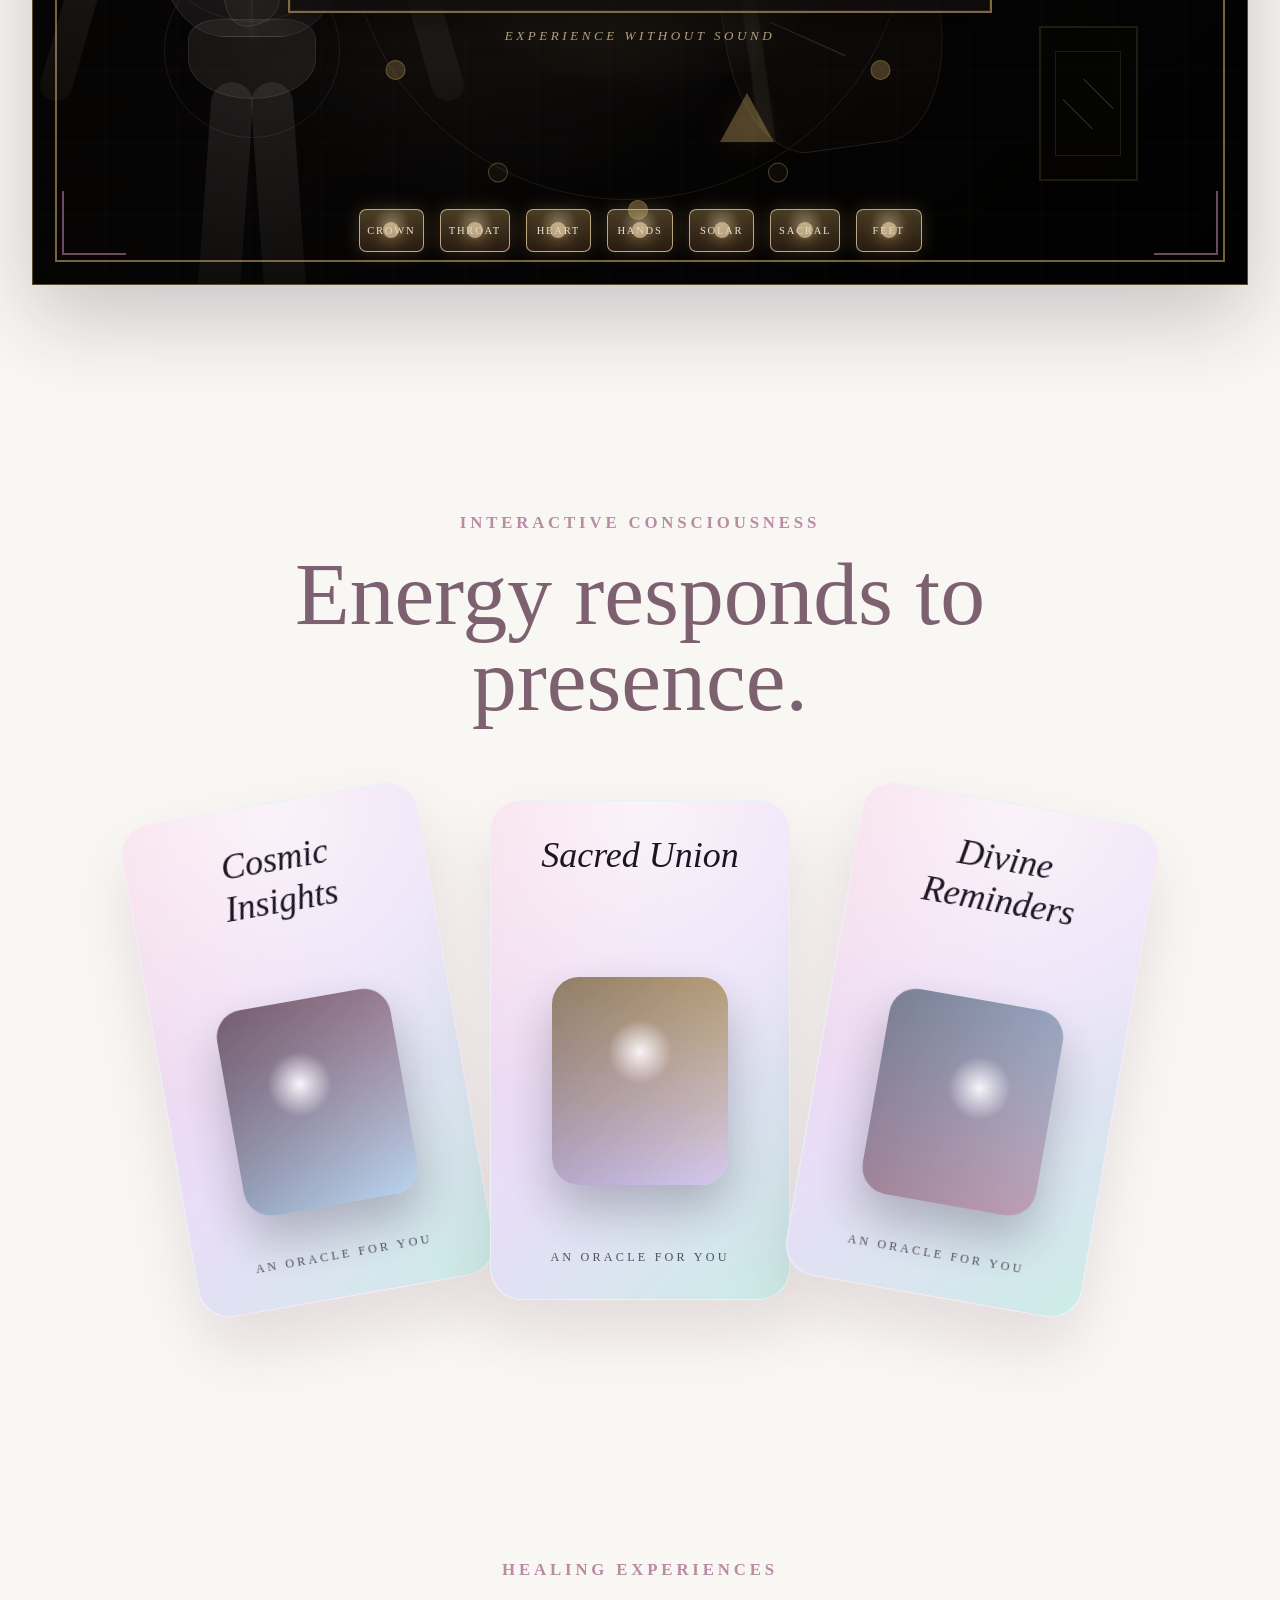
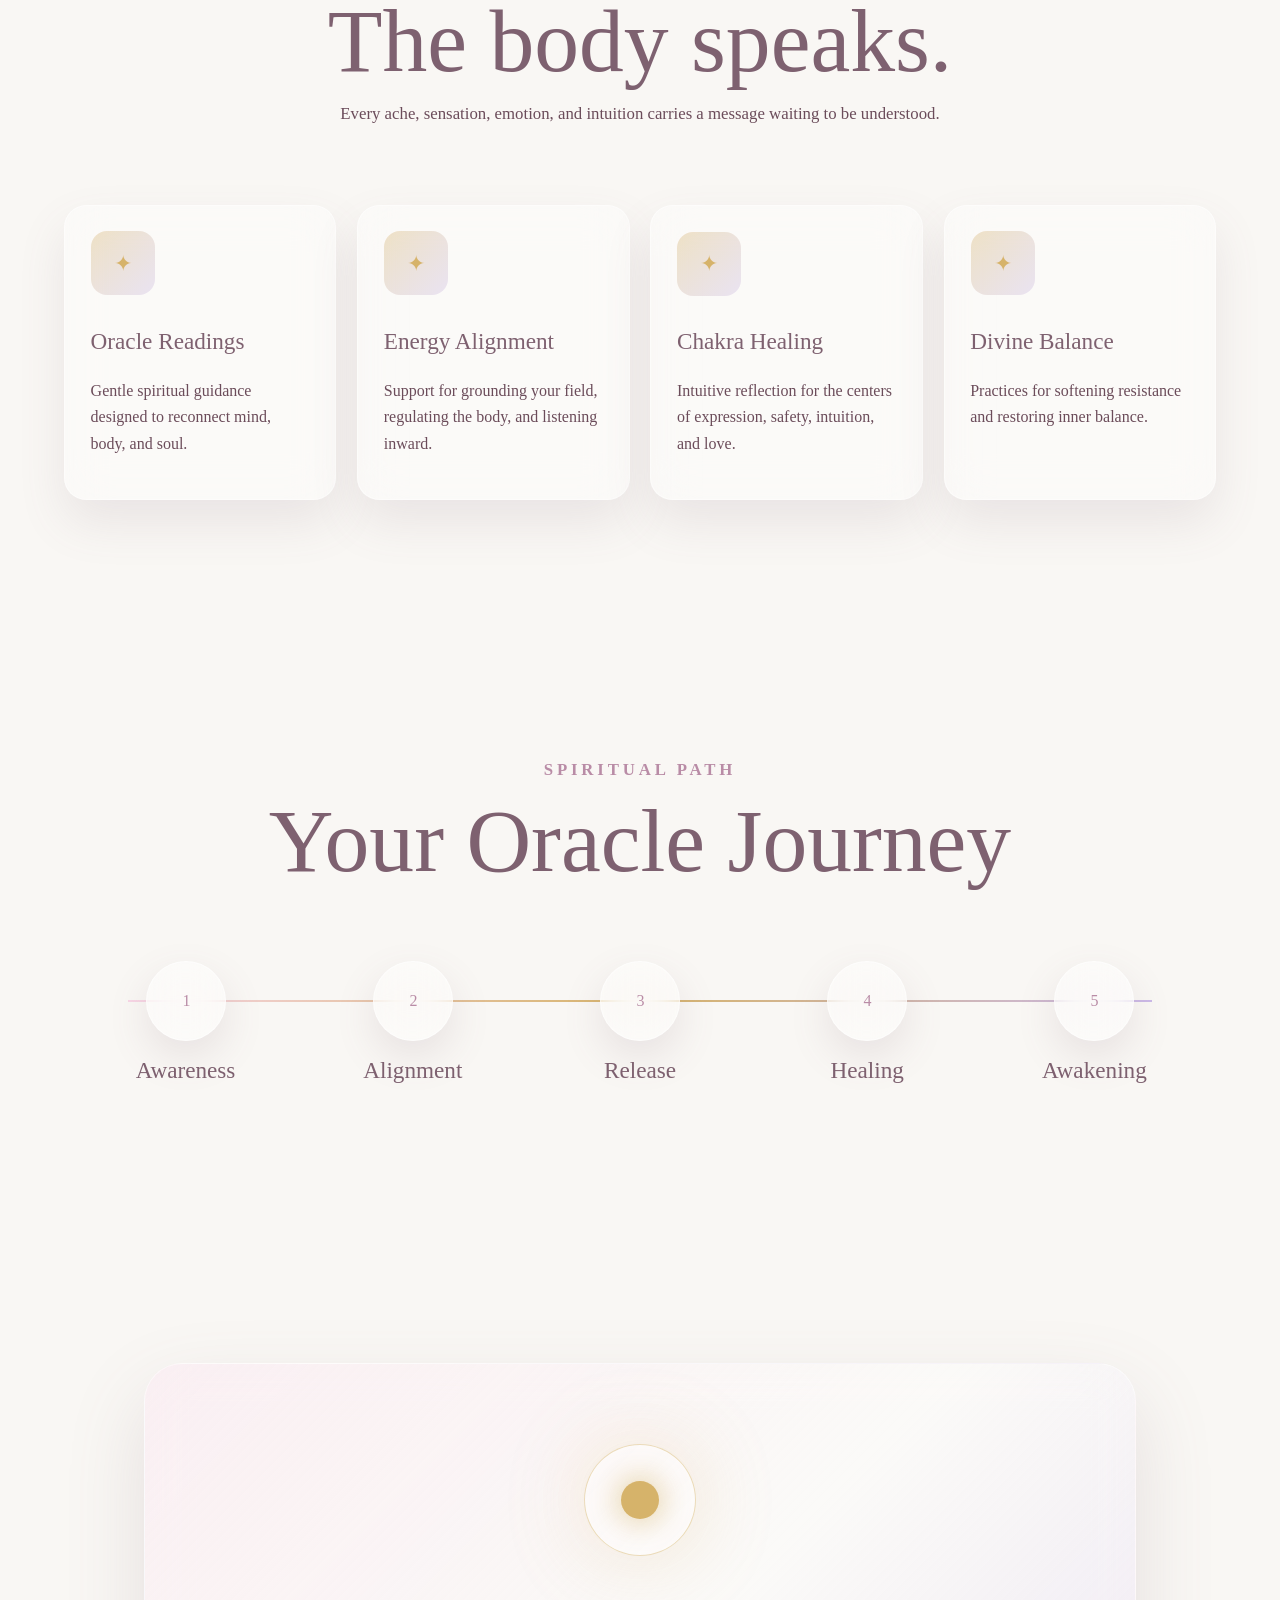
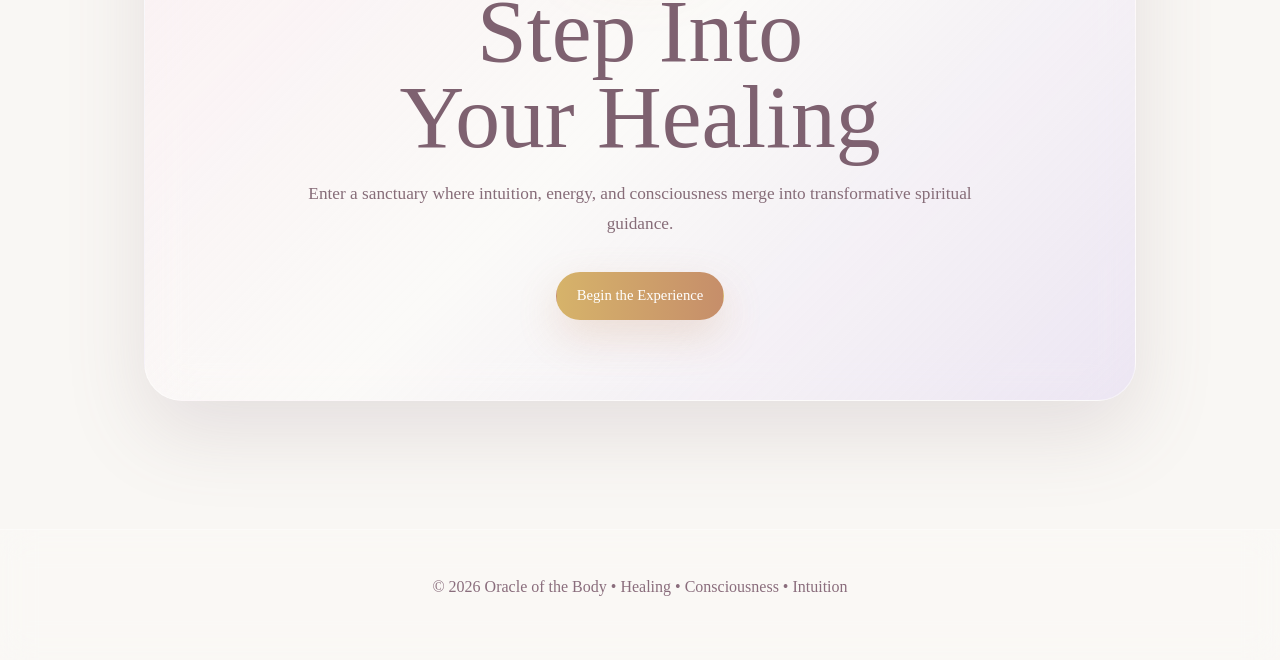
==== commit 7b26bfa0: "Restage anatomy oracle like Curious" ====
--- a/index.html
+++ b/index.html
@@ -90,11 +90,9 @@
           </div>
 
           <div class="cabinet-copy">
-            <p class="section-kicker">Interactive Anatomy Oracle</p>
-            <h2 id="cabinet-title">Let the body reveal the path.</h2>
-            <p>
-              Hover or tap the illuminated anatomy points to discover how each region may connect with divine healing, nervous system wisdom, and embodied clarity.
-            </p>
+            <p class="script-line">Don't ignore what the body knows</p>
+            <h2 id="cabinet-title">Let the body reveal your healing</h2>
+            <p>Experience without sound</p>
           </div>
 
           <div class="anatomy-stage" aria-label="Interactive human anatomy map">
@@ -122,13 +120,24 @@
               <span class="belly-organ"></span>
             </div>
 
-            <button class="anatomy-point point-crown" type="button" data-title="Crown & Mind" data-copy="Divine healing begins by softening mental noise. This point invites prayer, discernment, and trust in higher counsel.">Crown</button>
-            <button class="anatomy-point point-throat" type="button" data-title="Throat" data-copy="The throat is the bridge between inner truth and outer expression. Healing asks for honest words, clean boundaries, and sacred sound.">Throat</button>
-            <button class="anatomy-point point-heart" type="button" data-title="Heart & Lungs" data-copy="The chest holds grief, devotion, breath, and courage. Divine healing here restores receptivity, forgiveness, and the ability to receive love.">Heart</button>
-            <button class="anatomy-point point-hands" type="button" data-title="Hands" data-copy="The hands reveal what you reach for, hold, resist, and bless. Healing moves through touch, creation, service, and release.">Hands</button>
-            <button class="anatomy-point point-solar" type="button" data-title="Solar Plexus" data-copy="The solar plexus carries will, identity, and embodied power. Healing here turns control into confidence and fear into devotion.">Solar</button>
-            <button class="anatomy-point point-womb" type="button" data-title="Sacral Bowl" data-copy="The pelvis and sacral bowl speak through creativity, intimacy, and stored emotion. Divine healing restores flow, pleasure, and energetic safety.">Sacral</button>
-            <button class="anatomy-point point-feet" type="button" data-title="Feet & Grounding" data-copy="The feet translate spirit into lived reality. Healing here asks you to return to the earth, slow down, and choose the next true step.">Feet</button>
+            <div class="cabinet-hand" aria-hidden="true">
+              <span class="hand-line hand-line-one"></span>
+              <span class="hand-line hand-line-two"></span>
+              <span class="hand-line hand-line-three"></span>
+            </div>
+            <div class="cabinet-card card-tall" aria-hidden="true"></div>
+            <div class="cabinet-card card-low" aria-hidden="true"></div>
+            <div class="cabinet-crystal" aria-hidden="true"></div>
+
+            <div class="body-menu" aria-label="Body oracle points">
+              <button class="anatomy-point point-crown" type="button" data-title="Crown & Mind" data-copy="Divine healing begins by softening mental noise. This point invites prayer, discernment, and trust in higher counsel.">Crown</button>
+              <button class="anatomy-point point-throat" type="button" data-title="Throat" data-copy="The throat is the bridge between inner truth and outer expression. Healing asks for honest words, clean boundaries, and sacred sound.">Throat</button>
+              <button class="anatomy-point point-heart" type="button" data-title="Heart & Lungs" data-copy="The chest holds grief, devotion, breath, and courage. Divine healing here restores receptivity, forgiveness, and the ability to receive love.">Heart</button>
+              <button class="anatomy-point point-hands" type="button" data-title="Hands" data-copy="The hands reveal what you reach for, hold, resist, and bless. Healing moves through touch, creation, service, and release.">Hands</button>
+              <button class="anatomy-point point-solar" type="button" data-title="Solar Plexus" data-copy="The solar plexus carries will, identity, and embodied power. Healing here turns control into confidence and fear into devotion.">Solar</button>
+              <button class="anatomy-point point-womb" type="button" data-title="Sacral Bowl" data-copy="The pelvis and sacral bowl speak through creativity, intimacy, and stored emotion. Divine healing restores flow, pleasure, and energetic safety.">Sacral</button>
+              <button class="anatomy-point point-feet" type="button" data-title="Feet & Grounding" data-copy="The feet translate spirit into lived reality. Healing here asks you to return to the earth, slow down, and choose the next true step.">Feet</button>
+            </div>
           </div>
 
           <aside class="reading-panel" aria-live="polite" aria-hidden="true">
--- a/styles.css
+++ b/styles.css
@@ -147,8 +147,8 @@
 
 .logo-image {
   position: relative;
-  width: 5rem;
-  height: 5rem;
+  width: 3.35rem;
+  height: 3.35rem;
   object-fit: contain;
   flex: 0 0 auto;
   border-radius: 50%;
@@ -160,7 +160,7 @@
 .brand strong {
   display: block;
   color: var(--rose);
-  font-size: clamp(1rem, 2vw, 1.45rem);
+  font-size: clamp(0.82rem, 1.5vw, 1.05rem);
   font-weight: 400;
   letter-spacing: 0.22rem;
   line-height: 1;
@@ -171,7 +171,7 @@
   display: block;
   margin-top: 0.35rem;
   color: #9f7aa8;
-  font-size: 0.72rem;
+  font-size: 0.58rem;
   letter-spacing: 0.24rem;
   text-transform: uppercase;
 }
@@ -430,24 +430,24 @@
 .cabinet-section {
   position: relative;
   z-index: 4;
-  padding: clamp(4rem, 10vw, 8rem) clamp(1rem, 5vw, 4rem);
+  padding: clamp(3rem, 8vw, 6rem) clamp(0.7rem, 3vw, 2rem);
 }
 
 .cabinet {
   --cabinet-x: 50%;
   --cabinet-y: 48%;
   position: relative;
-  min-height: 50rem;
+  min-height: min(52rem, 88vh);
   display: grid;
   align-items: center;
   overflow: hidden;
   border: 1px solid rgba(214, 179, 106, 0.4);
   background:
-    radial-gradient(circle at var(--cabinet-x) var(--cabinet-y), rgba(214, 179, 106, 0.2), transparent 16rem),
-    radial-gradient(circle at 45% 52%, rgba(185, 140, 166, 0.13), transparent 22rem),
-    linear-gradient(rgba(5, 5, 5, 0.38), rgba(5, 5, 5, 0.62)),
-    linear-gradient(135deg, #080706 0%, #1d1616 48%, #070605 100%);
-  box-shadow: 0 2rem 5rem rgba(30, 21, 36, 0.18);
+    radial-gradient(circle at var(--cabinet-x) var(--cabinet-y), rgba(214, 179, 106, 0.18), transparent 14rem),
+    radial-gradient(circle at 38% 50%, rgba(232, 207, 165, 0.08), transparent 20rem),
+    linear-gradient(rgba(0, 0, 0, 0.38), rgba(0, 0, 0, 0.7)),
+    linear-gradient(135deg, #050403 0%, #14100f 47%, #030303 100%);
+  box-shadow: 0 2rem 5rem rgba(30, 21, 36, 0.22);
 }
 
 .cabinet::before {
@@ -510,11 +510,21 @@
 .cabinet-copy {
   position: relative;
   z-index: 5;
-  width: min(42rem, calc(100% - 2rem));
+  width: min(44rem, calc(100% - 2rem));
   margin: 0 auto;
-  padding-top: 2rem;
+  padding-top: 3.2rem;
   text-align: center;
   color: rgba(249, 247, 244, 0.9);
+}
+
+.script-line {
+  margin: 0 auto 0.9rem;
+  color: #f4e7e1;
+  font-size: clamp(1.4rem, 3.3vw, 2.4rem);
+  font-style: italic;
+  font-weight: 700;
+  letter-spacing: 0.04rem;
+  text-shadow: 0 0.35rem 1.2rem rgba(0, 0, 0, 0.65);
 }
 
 .section-kicker,
@@ -540,7 +550,23 @@
 }
 
 .cabinet h2 {
+  display: inline-flex;
+  align-items: center;
+  justify-content: center;
+  min-height: 4.6rem;
+  margin-bottom: 0.75rem;
+  padding: 0.55rem 1.5rem 0.7rem;
+  border: 2px solid rgba(214, 179, 106, 0.56);
+  background: rgba(18, 14, 13, 0.82);
   color: #f4e7e1;
+  font-size: clamp(2rem, 4.3vw, 4rem);
+  font-weight: 800;
+  letter-spacing: 0.03rem;
+  line-height: 0.98;
+  text-transform: uppercase;
+  box-shadow:
+    inset 0 0 0 1px rgba(244, 231, 225, 0.08),
+    0 0.8rem 1.8rem rgba(0, 0, 0, 0.42);
 }
 
 .cabinet-copy p:last-child,
@@ -551,6 +577,14 @@
   font-size: 1.05rem;
 }
 
+.cabinet-copy p:last-child {
+  color: rgba(232, 207, 165, 0.75);
+  font-size: 0.82rem;
+  font-style: italic;
+  letter-spacing: 0.22rem;
+  text-transform: uppercase;
+}
+
 .anatomy-stage {
   position: absolute;
   inset: 0;
@@ -559,8 +593,8 @@
 
 .moon-wheel {
   position: absolute;
-  left: 50%;
-  top: 52%;
+  left: 49%;
+  top: 54%;
   width: min(35rem, 70vw);
   height: min(35rem, 70vw);
   border: 1px solid rgba(214, 179, 106, 0.18);
@@ -599,13 +633,13 @@
 
 .anatomy-figure {
   position: absolute;
-  left: 50%;
-  bottom: 5.5rem;
-  width: min(22rem, 38vw);
-  height: min(42rem, 70vw);
+  left: 18%;
+  bottom: 0.3rem;
+  width: min(25rem, 32vw);
+  height: min(44rem, 70vw);
   transform: translateX(-50%);
-  opacity: 0.82;
-  filter: drop-shadow(0 0 1.8rem rgba(214, 179, 106, 0.18));
+  opacity: 0.5;
+  filter: grayscale(0.6) drop-shadow(0 0 2.2rem rgba(244, 231, 225, 0.09));
 }
 
 .anatomy-figure > span {
@@ -626,8 +660,8 @@
 .figure-head {
   left: 50%;
   top: 7%;
-  width: 5.4rem;
-  height: 6.2rem;
+  width: 6.4rem;
+  height: 7.4rem;
   border-radius: 48% 48% 42% 42%;
   background:
     radial-gradient(circle at 36% 42%, rgba(18, 15, 13, 0.82) 0 8%, transparent 9%),
@@ -639,7 +673,7 @@
 
 .figure-neck {
   left: 50%;
-  top: 22%;
+  top: 23%;
   width: 2.4rem;
   height: 3.3rem;
   background: rgba(232, 207, 165, 0.28);
@@ -649,8 +683,8 @@
 .figure-torso {
   left: 50%;
   top: 27%;
-  width: 10rem;
-  height: 15rem;
+  width: 12rem;
+  height: 17rem;
   border-radius: 42% 42% 36% 36%;
   background:
     radial-gradient(ellipse at 50% 26%, transparent 0 22%, rgba(244, 231, 225, 0.22) 23% 24%, transparent 25%),
@@ -673,7 +707,7 @@
 .figure-arm {
   top: 31%;
   width: 2rem;
-  height: 18rem;
+  height: 20rem;
   border-radius: 999px;
   background: linear-gradient(180deg, rgba(244, 231, 225, 0.25), rgba(214, 179, 106, 0.1));
   transform-origin: top center;
@@ -685,7 +719,7 @@
 .figure-leg {
   top: 72%;
   width: 2.6rem;
-  height: 14rem;
+  height: 15rem;
   border-radius: 999px;
   background: linear-gradient(180deg, rgba(244, 231, 225, 0.2), rgba(214, 179, 106, 0.08));
 }
@@ -749,19 +783,23 @@
 }
 
 .anatomy-point {
-  position: absolute;
-  z-index: 4;
+  position: relative;
+  z-index: 7;
   appearance: none;
   border: 1px solid rgba(232, 207, 165, 0.76);
   padding: 0.28rem 0.48rem;
-  border-radius: 999px;
+  border-radius: 0.45rem;
   cursor: pointer;
-  background: rgba(10, 8, 7, 0.64);
+  background:
+    radial-gradient(circle at 50% 32%, rgba(255, 255, 255, 0.22), transparent 42%),
+    linear-gradient(180deg, rgba(214, 179, 106, 0.32), rgba(65, 43, 28, 0.6));
   color: #f4e7e1;
-  font-size: 0.68rem;
+  font-size: 0.66rem;
   letter-spacing: 0.11rem;
   text-transform: uppercase;
-  box-shadow: 0 0 1.2rem rgba(214, 179, 106, 0.32);
+  min-width: 4.1rem;
+  min-height: 2.7rem;
+  box-shadow: 0 0 1.2rem rgba(214, 179, 106, 0.22);
   --tx: 0px;
   --ty: 0px;
   transition: opacity 180ms ease, filter 180ms ease, transform 220ms ease;
@@ -773,10 +811,10 @@
   position: absolute;
   left: 50%;
   top: 50%;
-  width: 0.55rem;
-  height: 0.55rem;
-  border-radius: 50%;
-  background: var(--gold);
+  width: 1rem;
+  height: 1rem;
+  border-radius: 50%;
+  background: rgba(232, 207, 165, 0.72);
   box-shadow: 0 0 1.2rem rgba(214, 179, 106, 0.95);
   transform: translate(-50%, -50%);
 }
@@ -794,13 +832,17 @@
   outline-offset: 0.55rem;
 }
 
-.point-crown { left: 50%; top: 12%; }
-.point-throat { left: 55%; top: 28%; }
-.point-heart { left: 56%; top: 42%; }
-.point-hands { left: 67%; top: 55%; }
-.point-solar { left: 45%; top: 52%; }
-.point-womb { left: 52%; top: 64%; }
-.point-feet { left: 48%; top: 86%; }
+.body-menu {
+  position: absolute;
+  left: 50%;
+  bottom: 2rem;
+  display: flex;
+  flex-wrap: wrap;
+  justify-content: center;
+  gap: clamp(0.55rem, 1.4vw, 1rem);
+  width: min(44rem, calc(100% - 4rem));
+  transform: translateX(-50%);
+}
 
 .anatomy-label {
   position: absolute;
@@ -830,7 +872,8 @@
 .reading-panel {
   position: absolute;
   right: clamp(1.2rem, 4vw, 4rem);
-  bottom: clamp(1.2rem, 4vw, 4rem);
+  top: 34%;
+  bottom: auto;
   z-index: 7;
   width: min(20rem, calc(100% - 2.4rem));
   padding: 1rem;
@@ -842,6 +885,98 @@
   opacity: 0;
   transform: translateY(0.8rem);
   transition: opacity 200ms ease, transform 200ms ease;
+}
+
+.cabinet-hand {
+  position: absolute;
+  right: 26%;
+  bottom: 17%;
+  z-index: 3;
+  width: min(14rem, 17vw);
+  height: min(24rem, 30vw);
+  border: 1px solid rgba(232, 207, 165, 0.18);
+  border-radius: 44% 44% 32% 32%;
+  background:
+    linear-gradient(90deg, transparent 9%, rgba(232, 207, 165, 0.13) 10% 16%, transparent 17%),
+    linear-gradient(180deg, rgba(232, 207, 165, 0.14), rgba(82, 53, 37, 0.12));
+  opacity: 0.5;
+  transform: rotate(-8deg);
+}
+
+.cabinet-hand::before {
+  content: "";
+  position: absolute;
+  left: 17%;
+  right: 17%;
+  top: -34%;
+  height: 43%;
+  border-radius: 2rem 2rem 0 0;
+  background:
+    linear-gradient(90deg, rgba(232, 207, 165, 0.18) 0 16%, transparent 17% 28%, rgba(232, 207, 165, 0.16) 29% 44%, transparent 45% 57%, rgba(232, 207, 165, 0.15) 58% 72%, transparent 73% 84%, rgba(232, 207, 165, 0.13) 85%);
+}
+
+.hand-line {
+  position: absolute;
+  left: 22%;
+  height: 1px;
+  background: rgba(214, 179, 106, 0.46);
+  transform-origin: left;
+}
+
+.hand-line-one { top: 43%; width: 58%; transform: rotate(13deg); }
+.hand-line-two { top: 54%; width: 48%; transform: rotate(-18deg); }
+.hand-line-three { top: 65%; width: 38%; transform: rotate(32deg); }
+
+.cabinet-card {
+  position: absolute;
+  z-index: 2;
+  border: 2px solid rgba(214, 179, 106, 0.28);
+  background: rgba(8, 7, 6, 0.58);
+  opacity: 0.48;
+}
+
+.cabinet-card::before {
+  content: "";
+  position: absolute;
+  inset: 15%;
+  border: 1px solid rgba(214, 179, 106, 0.28);
+}
+
+.cabinet-card::after {
+  content: "";
+  position: absolute;
+  inset: 40% 28%;
+  border-top: 1px solid rgba(214, 179, 106, 0.5);
+  border-bottom: 1px solid rgba(214, 179, 106, 0.5);
+  transform: rotate(45deg);
+}
+
+.card-tall {
+  top: 16%;
+  right: 13%;
+  width: min(7rem, 9vw);
+  aspect-ratio: 0.64;
+  transform: rotate(11deg);
+}
+
+.card-low {
+  right: 9%;
+  bottom: 13%;
+  width: min(6.2rem, 8vw);
+  aspect-ratio: 0.64;
+}
+
+.cabinet-crystal {
+  position: absolute;
+  right: 39%;
+  bottom: 18%;
+  z-index: 3;
+  width: 0;
+  height: 0;
+  border-left: 1.7rem solid transparent;
+  border-right: 1.7rem solid transparent;
+  border-bottom: 3.1rem solid rgba(214, 179, 106, 0.34);
+  filter: drop-shadow(0 0 1rem rgba(214, 179, 106, 0.26));
 }
 
 .reading-panel.is-visible {
@@ -1346,22 +1481,32 @@
   }
 
   .anatomy-point {
-    font-size: 0;
-    width: 1.9rem;
-    height: 1.9rem;
-    padding: 0;
-  }
-
-  .point-crown { left: 49%; top: 41%; }
-  .point-throat { left: 57%; top: 48%; }
-  .point-heart { left: 60%; top: 55%; }
-  .point-hands { left: 76%; top: 63%; }
-  .point-solar { left: 40%; top: 61%; }
-  .point-womb { left: 52%; top: 69%; }
-  .point-feet { left: 48%; top: 86%; }
+    width: auto;
+    height: auto;
+    min-width: 3.4rem;
+    min-height: 2.4rem;
+    padding: 0.25rem 0.38rem;
+    font-size: 0.58rem;
+  }
+
+  .point-crown,
+  .point-throat,
+  .point-heart,
+  .point-hands,
+  .point-solar,
+  .point-womb,
+  .point-feet {
+    left: auto;
+    top: auto;
+  }
 
   .anatomy-label {
     font-size: 0.68rem;
+  }
+
+  .body-menu {
+    bottom: 5.2rem;
+    width: calc(100% - 2rem);
   }
 
   .reading-panel {
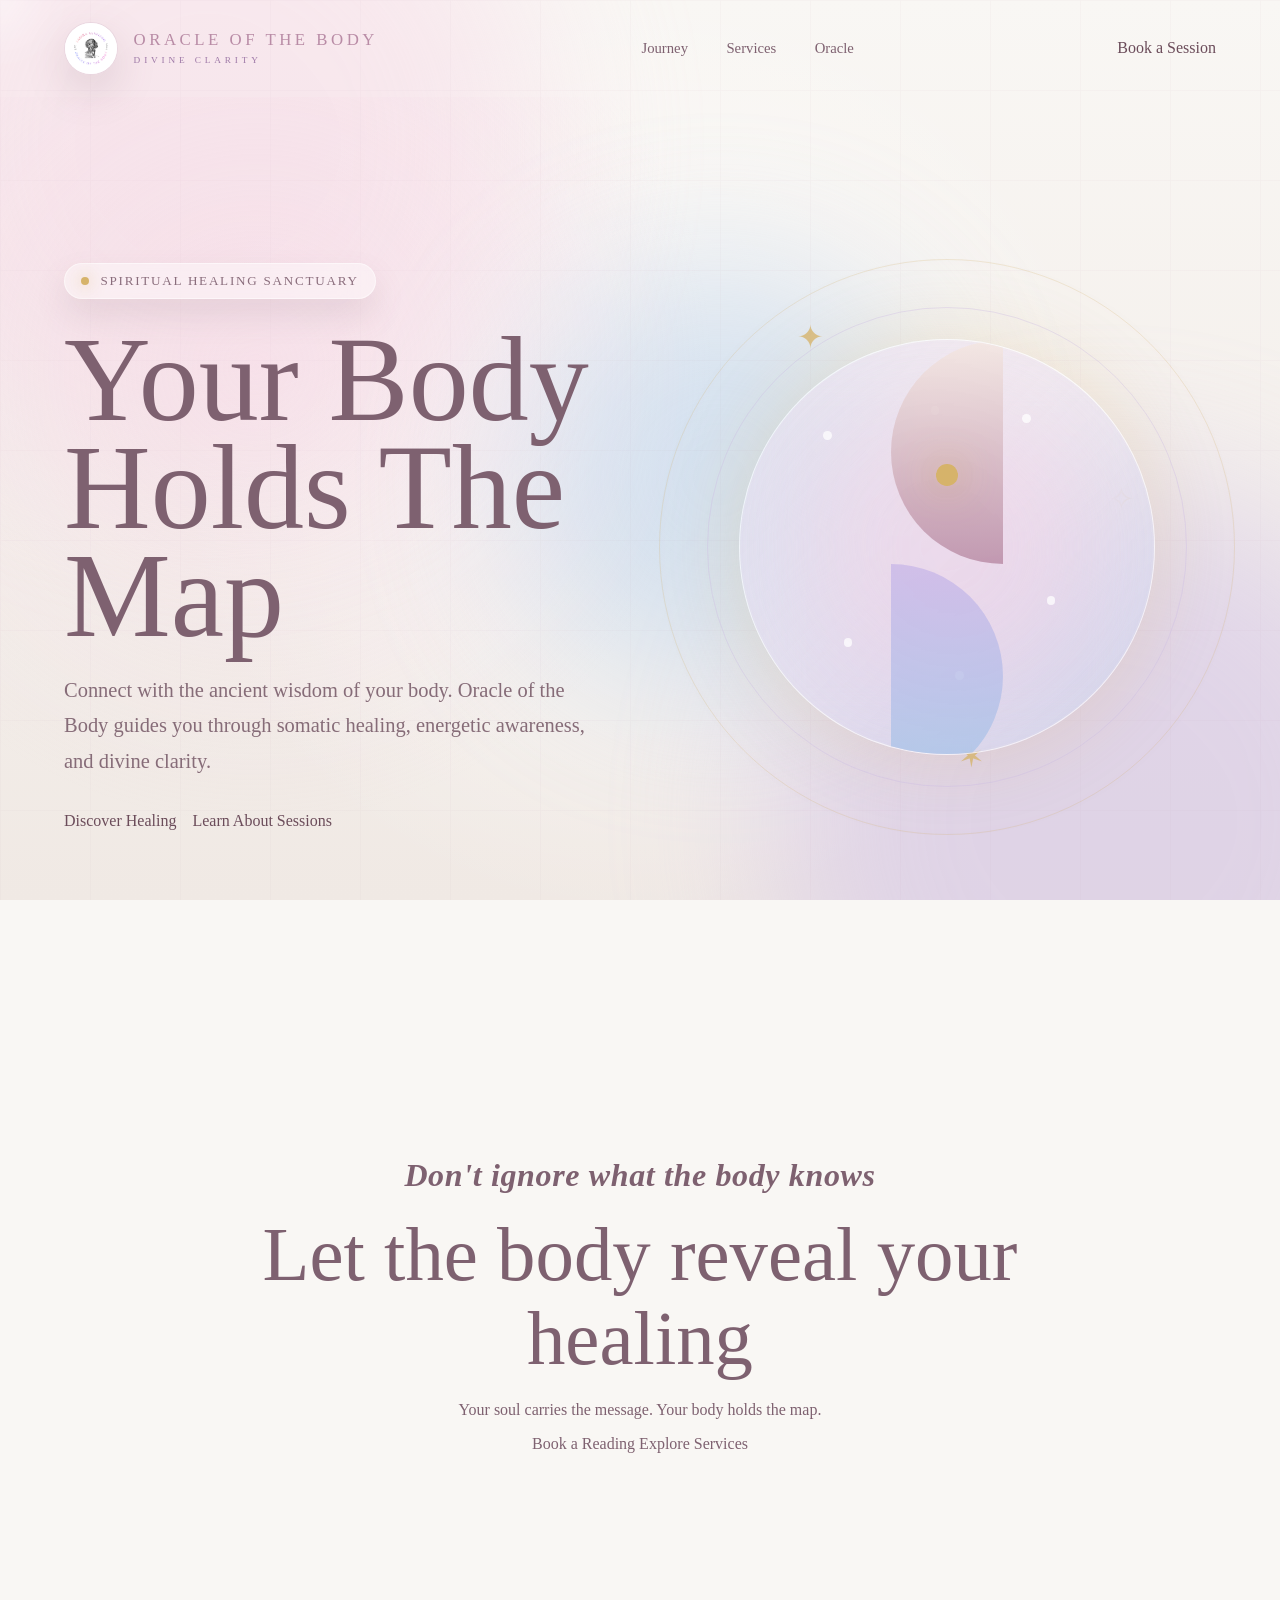
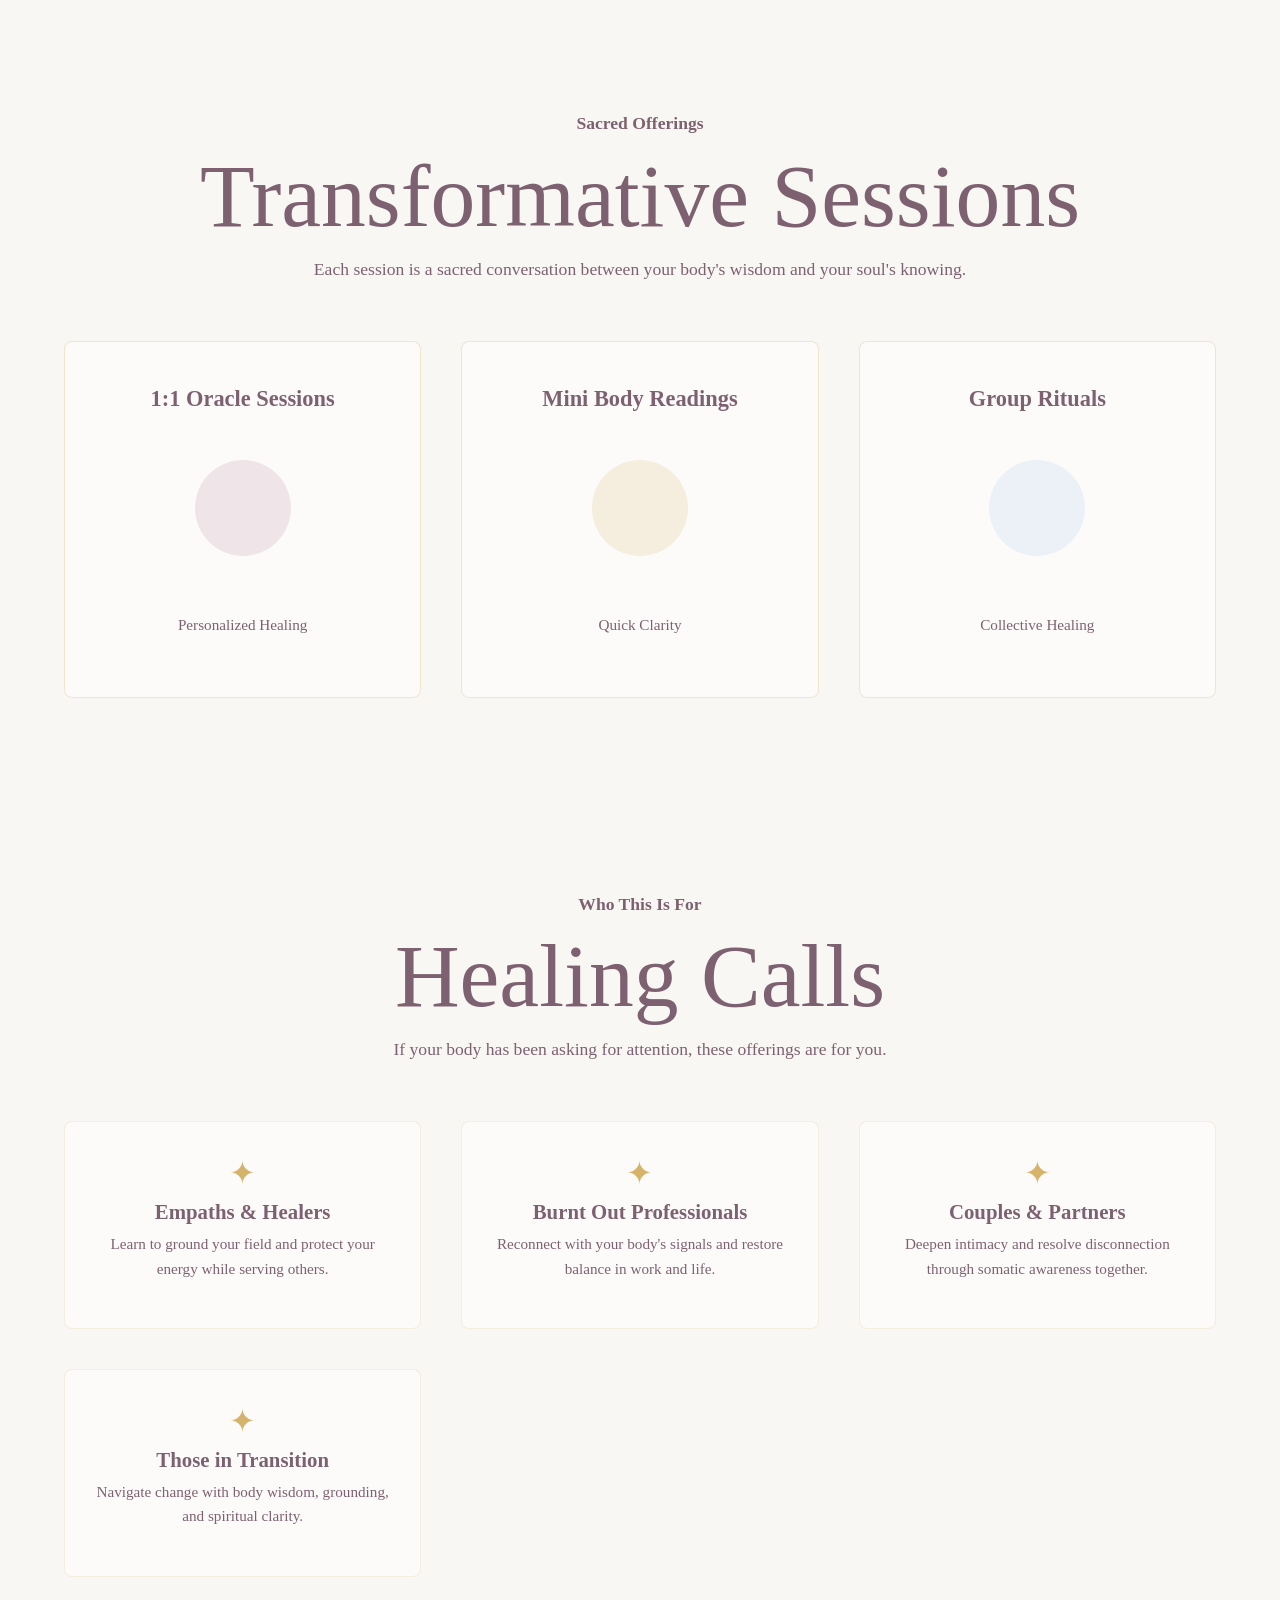
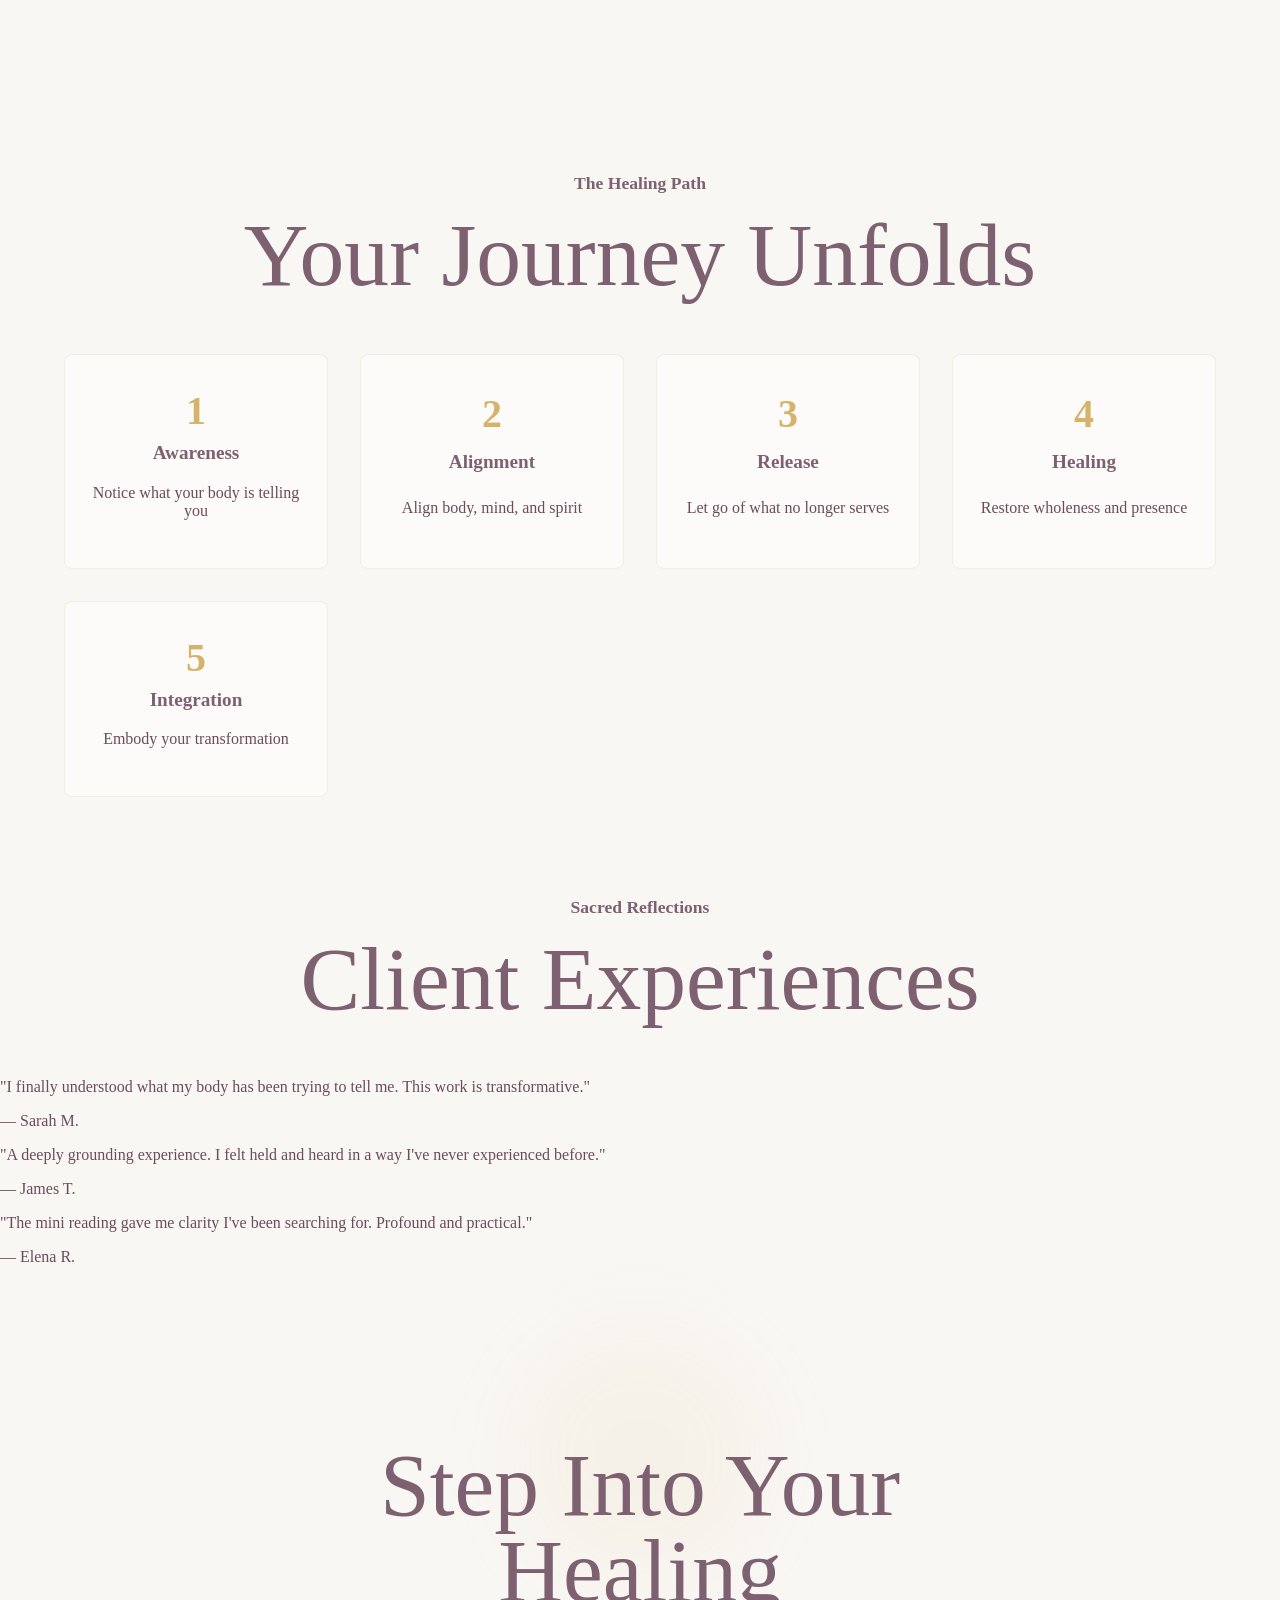
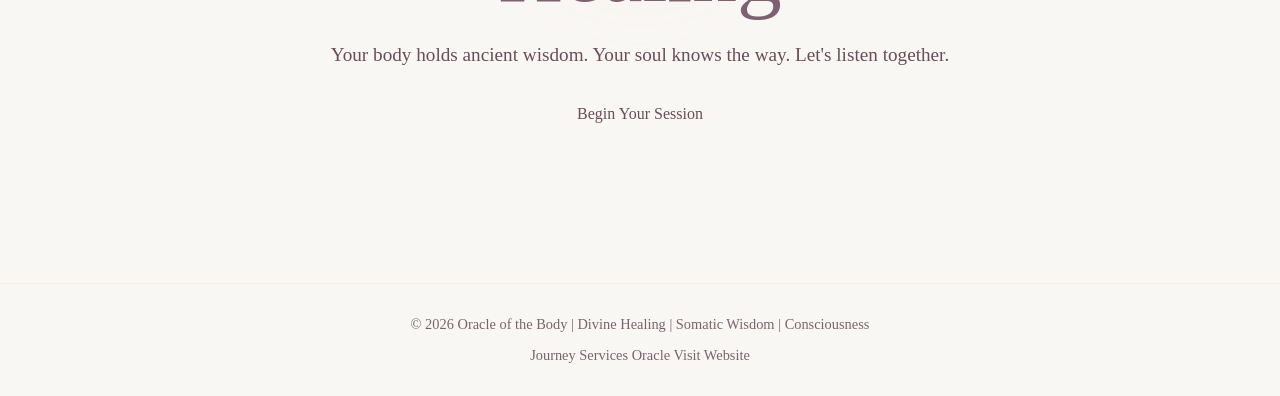
==== commit 15afbf93: "Integrate full website with cohesive button styling and design" ====
--- a/index.html
+++ b/index.html
@@ -3,7 +3,7 @@
   <head>
     <meta charset="UTF-8" />
     <meta name="viewport" content="width=device-width, initial-scale=1.0" />
-    <title>Oracle of the Body</title>
+    <title>Oracle of the Body | Divine Healing & Body Wisdom</title>
     <link rel="stylesheet" href="styles.css" />
   </head>
   <body>
@@ -27,17 +27,17 @@
         <img class="logo-image" src="assets/oracle-logo.webp" alt="Oracle of the Body logo" />
         <span>
           <strong>Oracle of the Body</strong>
-          <small>Seeking Divine Clarity</small>
+          <small>Divine Clarity</small>
         </span>
       </a>
 
       <nav class="nav-links" aria-label="Main navigation">
         <a href="#journey">Journey</a>
-        <a href="#healing">Healing</a>
-        <a href="#oracle">Oracle</a>
+        <a href="#healing">Services</a>
+        <a href="#readings">Oracle</a>
       </nav>
 
-      <a class="pill-button soft" href="#oracle">Begin Your Journey</a>
+      <a class="btn btn-primary" href="#cta">Book a Session</a>
     </header>
 
     <main>
@@ -45,13 +45,13 @@
         <div class="hero-grid">
           <div class="hero-copy">
             <p class="status-pill"><span></span> Spiritual Healing Sanctuary</p>
-            <h1 id="hero-title">Seeking<br />Divine<br />Clarity</h1>
+            <h1 id="hero-title">Your Body<br />Holds The<br />Map</h1>
             <p>
-              Oracle of the Body bridges intuition, healing, and energetic awareness through immersive spiritual guidance, body wisdom, and divine alignment.
+              Connect with the ancient wisdom of your body. Oracle of the Body guides you through somatic healing, energetic awareness, and divine clarity.
             </p>
             <div class="hero-actions">
-              <a class="pill-button gold" href="#healing">Explore Healing</a>
-              <a class="pill-button glass" href="#cabinet">Discover Your Energy</a>
+              <a class="btn btn-primary" href="#cta">Discover Healing</a>
+              <a class="btn btn-secondary" href="#readings">Learn About Sessions</a>
             </div>
           </div>
 
@@ -77,120 +77,67 @@
         </div>
       </section>
 
-      <section class="cabinet-section" id="cabinet" aria-labelledby="cabinet-title">
+      <section class="cabinet-section" id="readings" aria-labelledby="cabinet-title">
         <div class="cabinet">
-          <div class="corner corner-tl"></div>
-          <div class="corner corner-tr"></div>
-          <div class="corner corner-bl"></div>
-          <div class="corner corner-br"></div>
-
-          <div class="cabinet-logo">
-            <img src="assets/oracle-logo.webp" alt="Oracle of the Body logo" />
-            <span>Oracle of the Body</span>
-          </div>
-
           <div class="cabinet-copy">
             <p class="script-line">Don't ignore what the body knows</p>
             <h2 id="cabinet-title">Let the body reveal your healing</h2>
-            <p>Experience without sound</p>
+            <p>Your soul carries the message. Your body holds the map.</p>
+            <div class="cabinet-actions">
+              <a class="btn btn-primary" href="#cta">Book a Reading</a>
+              <a class="btn btn-outline" href="#services">Explore Services</a>
+            </div>
           </div>
-
-          <div class="anatomy-stage" aria-label="Interactive human anatomy map">
-            <div class="moon-wheel" aria-hidden="true">
-              <span></span><span></span><span></span><span></span><span></span><span></span>
-              <span></span><span></span><span></span><span></span><span></span><span></span>
-            </div>
-            <div class="anatomy-figure" aria-hidden="true">
-              <span class="aura-ring ring-head"></span>
-              <span class="aura-ring ring-heart"></span>
-              <span class="aura-ring ring-belly"></span>
-              <span class="figure-head"></span>
-              <span class="figure-neck"></span>
-              <span class="figure-torso"></span>
-              <span class="figure-pelvis"></span>
-              <span class="figure-arm arm-left"></span>
-              <span class="figure-arm arm-right"></span>
-              <span class="figure-leg leg-left"></span>
-              <span class="figure-leg leg-right"></span>
-              <span class="spine"></span>
-              <span class="ribcage"></span>
-              <span class="heart-organ"></span>
-              <span class="lung lung-left"></span>
-              <span class="lung lung-right"></span>
-              <span class="belly-organ"></span>
-            </div>
-
-            <div class="cabinet-hand" aria-hidden="true">
-              <span class="hand-line hand-line-one"></span>
-              <span class="hand-line hand-line-two"></span>
-              <span class="hand-line hand-line-three"></span>
-            </div>
-            <div class="cabinet-card card-tall" aria-hidden="true"></div>
-            <div class="cabinet-card card-low" aria-hidden="true"></div>
-            <div class="cabinet-crystal" aria-hidden="true"></div>
-
-            <div class="body-menu" aria-label="Body oracle points">
-              <button class="anatomy-point point-crown" type="button" data-title="Crown & Mind" data-copy="Divine healing begins by softening mental noise. This point invites prayer, discernment, and trust in higher counsel.">Crown</button>
-              <button class="anatomy-point point-throat" type="button" data-title="Throat" data-copy="The throat is the bridge between inner truth and outer expression. Healing asks for honest words, clean boundaries, and sacred sound.">Throat</button>
-              <button class="anatomy-point point-heart" type="button" data-title="Heart & Lungs" data-copy="The chest holds grief, devotion, breath, and courage. Divine healing here restores receptivity, forgiveness, and the ability to receive love.">Heart</button>
-              <button class="anatomy-point point-hands" type="button" data-title="Hands" data-copy="The hands reveal what you reach for, hold, resist, and bless. Healing moves through touch, creation, service, and release.">Hands</button>
-              <button class="anatomy-point point-solar" type="button" data-title="Solar Plexus" data-copy="The solar plexus carries will, identity, and embodied power. Healing here turns control into confidence and fear into devotion.">Solar</button>
-              <button class="anatomy-point point-womb" type="button" data-title="Sacral Bowl" data-copy="The pelvis and sacral bowl speak through creativity, intimacy, and stored emotion. Divine healing restores flow, pleasure, and energetic safety.">Sacral</button>
-              <button class="anatomy-point point-feet" type="button" data-title="Feet & Grounding" data-copy="The feet translate spirit into lived reality. Healing here asks you to return to the earth, slow down, and choose the next true step.">Feet</button>
-            </div>
-          </div>
-
-          <aside class="reading-panel" aria-live="polite" aria-hidden="true">
-            <p class="panel-kicker">Body Oracle</p>
-            <h3>Choose a point</h3>
-            <p>Hover or tap an illuminated anatomy point to receive a divine-healing reflection.</p>
-          </aside>
-        </div>
-      </section>
-
-      <section class="cards-section" aria-labelledby="energy-title">
-        <div class="section-heading">
-          <p class="section-kicker">Interactive Consciousness</p>
-          <h2 id="energy-title">Energy responds to presence.</h2>
+        </div>
+      </section>
+
+      <section class="cards-section" id="services" aria-labelledby="energy-title">
+        <div class="section-heading">
+          <p class="section-kicker">Sacred Offerings</p>
+          <h2 id="energy-title">Transformative Sessions</h2>
+          <p>Each session is a sacred conversation between your body's wisdom and your soul's knowing.</p>
         </div>
 
         <div class="oracle-cards">
           <article class="oracle-card">
             <div class="card-face card-front">
-              <h3>Cosmic Insights</h3>
+              <h3>1:1 Oracle Sessions</h3>
               <span class="card-art art-rose"></span>
-              <p>An Oracle For You</p>
+              <p>Personalized Healing</p>
             </div>
             <div class="card-face card-back">
               <span>✦</span>
-              <h3>Cosmic Insights</h3>
-              <p>A sacred transmission revealing the hidden wisdom your soul already understands.</p>
+              <h3>1:1 Sessions</h3>
+              <p>Dive deep into your body's wisdom with personalized somatic guidance and energetic healing.</p>
+              <a class="btn btn-small" href="#cta">Learn More</a>
             </div>
           </article>
 
           <article class="oracle-card featured">
             <div class="card-face card-front">
-              <h3>Sacred Union</h3>
+              <h3>Mini Body Readings</h3>
               <span class="card-art art-gold"></span>
-              <p>An Oracle For You</p>
+              <p>Quick Clarity</p>
             </div>
             <div class="card-face card-back">
               <span>✦</span>
-              <h3>Sacred Union</h3>
-              <p>Harmony begins when the body feels safe enough to tell the truth.</p>
+              <h3>Mini Readings</h3>
+              <p>Send three questions and receive intuitive body-based wisdom in 24 hours.</p>
+              <a class="btn btn-small" href="#cta">Send Questions</a>
             </div>
           </article>
 
           <article class="oracle-card">
             <div class="card-face card-front">
-              <h3>Divine Reminders</h3>
+              <h3>Group Rituals</h3>
               <span class="card-art art-blue"></span>
-              <p>An Oracle For You</p>
+              <p>Collective Healing</p>
             </div>
             <div class="card-face card-back">
               <span>✦</span>
-              <h3>Divine Reminders</h3>
-              <p>The signal you seek is already moving through sensation, breath, and attention.</p>
+              <h3>Group Rituals</h3>
+              <p>Experience earth-based rituals and collective healing with a community of seekers.</p>
+              <a class="btn btn-small" href="#cta">Join Us</a>
             </div>
           </article>
         </div>
@@ -198,61 +145,111 @@
 
       <section class="healing-section" id="healing" aria-labelledby="healing-title">
         <div class="section-heading">
-          <p class="section-kicker">Healing Experiences</p>
-          <h2 id="healing-title">The body speaks.</h2>
-          <p>Every ache, sensation, emotion, and intuition carries a message waiting to be understood.</p>
+          <p class="section-kicker">Who This Is For</p>
+          <h2 id="healing-title">Healing Calls</h2>
+          <p>If your body has been asking for attention, these offerings are for you.</p>
         </div>
 
         <div class="healing-grid">
           <article>
             <span>✦</span>
-            <h3>Oracle Readings</h3>
-            <p>Gentle spiritual guidance designed to reconnect mind, body, and soul.</p>
-          </article>
-          <article>
-            <span>✦</span>
-            <h3>Energy Alignment</h3>
-            <p>Support for grounding your field, regulating the body, and listening inward.</p>
-          </article>
-          <article>
-            <span>✦</span>
-            <h3>Chakra Healing</h3>
-            <p>Intuitive reflection for the centers of expression, safety, intuition, and love.</p>
-          </article>
-          <article>
-            <span>✦</span>
-            <h3>Divine Balance</h3>
-            <p>Practices for softening resistance and restoring inner balance.</p>
+            <h3>Empaths & Healers</h3>
+            <p>Learn to ground your field and protect your energy while serving others.</p>
+          </article>
+          <article>
+            <span>✦</span>
+            <h3>Burnt Out Professionals</h3>
+            <p>Reconnect with your body's signals and restore balance in work and life.</p>
+          </article>
+          <article>
+            <span>✦</span>
+            <h3>Couples & Partners</h3>
+            <p>Deepen intimacy and resolve disconnection through somatic awareness together.</p>
+          </article>
+          <article>
+            <span>✦</span>
+            <h3>Those in Transition</h3>
+            <p>Navigate change with body wisdom, grounding, and spiritual clarity.</p>
           </article>
         </div>
       </section>
 
       <section class="journey-section" id="journey" aria-labelledby="journey-title">
         <div class="section-heading">
-          <p class="section-kicker">Spiritual Path</p>
-          <h2 id="journey-title">Your Oracle Journey</h2>
+          <p class="section-kicker">The Healing Path</p>
+          <h2 id="journey-title">Your Journey Unfolds</h2>
         </div>
         <div class="timeline">
-          <article><span>1</span><h3>Awareness</h3></article>
-          <article><span>2</span><h3>Alignment</h3></article>
-          <article><span>3</span><h3>Release</h3></article>
-          <article><span>4</span><h3>Healing</h3></article>
-          <article><span>5</span><h3>Awakening</h3></article>
-        </div>
-      </section>
-
-      <section class="final-cta" id="oracle">
+          <article>
+            <span>1</span>
+            <h3>Awareness</h3>
+            <p>Notice what your body is telling you</p>
+          </article>
+          <article>
+            <span>2</span>
+            <h3>Alignment</h3>
+            <p>Align body, mind, and spirit</p>
+          </article>
+          <article>
+            <span>3</span>
+            <h3>Release</h3>
+            <p>Let go of what no longer serves</p>
+          </article>
+          <article>
+            <span>4</span>
+            <h3>Healing</h3>
+            <p>Restore wholeness and presence</p>
+          </article>
+          <article>
+            <span>5</span>
+            <h3>Integration</h3>
+            <p>Embody your transformation</p>
+          </article>
+        </div>
+      </section>
+
+      <section class="testimonials-section" aria-labelledby="testimonials-title">
+        <div class="section-heading">
+          <p class="section-kicker">Sacred Reflections</p>
+          <h2 id="testimonials-title">Client Experiences</h2>
+        </div>
+
+        <div class="testimonials-grid">
+          <article class="testimonial">
+            <p class="testimonial-text">"I finally understood what my body has been trying to tell me. This work is transformative."</p>
+            <p class="testimonial-author">— Sarah M.</p>
+          </article>
+          <article class="testimonial">
+            <p class="testimonial-text">"A deeply grounding experience. I felt held and heard in a way I've never experienced before."</p>
+            <p class="testimonial-author">— James T.</p>
+          </article>
+          <article class="testimonial">
+            <p class="testimonial-text">"The mini reading gave me clarity I've been searching for. Profound and practical."</p>
+            <p class="testimonial-author">— Elena R.</p>
+          </article>
+        </div>
+      </section>
+
+      <section class="final-cta" id="cta">
         <div class="cta-panel">
           <span class="cta-orb"></span>
-          <h2>Step Into<br />Your Healing</h2>
-          <p>Enter a sanctuary where intuition, energy, and consciousness merge into transformative spiritual guidance.</p>
-          <a class="pill-button gold" href="#">Begin the Experience</a>
+          <h2>Step Into Your Healing</h2>
+          <p>Your body holds ancient wisdom. Your soul knows the way. Let's listen together.</p>
+          <a class="btn btn-primary btn-lg" href="https://www.oracleofthebody.net">Begin Your Session</a>
         </div>
       </section>
     </main>
 
     <footer class="footer">
-      <p>© 2026 Oracle of the Body • Healing • Consciousness • Intuition</p>
+      <div class="footer-content">
+        <p>&copy; 2026 Oracle of the Body | Divine Healing | Somatic Wisdom | Consciousness</p>
+        <nav class="footer-nav">
+          <a href="#journey">Journey</a>
+          <a href="#healing">Services</a>
+          <a href="#readings">Oracle</a>
+          <a href="https://www.oracleofthebody.net">Visit Website</a>
+        </nav>
+      </div>
     </footer>
 
     <script src="script.js"></script>
--- a/styles.css
+++ b/styles.css
@@ -246,6 +246,12 @@
   gap: clamp(2rem, 6vw, 5rem);
   align-items: center;
   width: min(90rem, 100%);
+}
+
+@media (max-width: 768px) {
+  .hero-grid {
+    grid-template-columns: 1fr;
+  }
 }
 
 .hero-copy {
@@ -315,6 +321,12 @@
   transform: scale(var(--portal-scale, 1)) rotate(calc(var(--scroll-y, 0) * 0.05deg));
 }
 
+@media (max-width: 768px) {
+  .portal-wrap {
+    display: none;
+  }
+}
+
 .orbit,
 .portal,
 .orbit-symbol {
@@ -430,101 +442,56 @@
 .cabinet-section {
   position: relative;
   z-index: 4;
-  padding: clamp(3rem, 8vw, 6rem) clamp(0.7rem, 3vw, 2rem);
+  padding: clamp(3rem, 8vw, 6rem) clamp(1rem, 5vw, 4rem);
+  background: var(--cream);
 }
 
 .cabinet {
   --cabinet-x: 50%;
   --cabinet-y: 48%;
   position: relative;
-  min-height: min(52rem, 88vh);
+  min-height: auto;
   display: grid;
   align-items: center;
-  overflow: hidden;
-  border: 1px solid rgba(214, 179, 106, 0.4);
-  background:
-    radial-gradient(circle at var(--cabinet-x) var(--cabinet-y), rgba(214, 179, 106, 0.18), transparent 14rem),
-    radial-gradient(circle at 38% 50%, rgba(232, 207, 165, 0.08), transparent 20rem),
-    linear-gradient(rgba(0, 0, 0, 0.38), rgba(0, 0, 0, 0.7)),
-    linear-gradient(135deg, #050403 0%, #14100f 47%, #030303 100%);
-  box-shadow: 0 2rem 5rem rgba(30, 21, 36, 0.22);
-}
-
-.cabinet::before {
-  content: "";
-  position: absolute;
-  inset: 1.35rem;
-  border: 2px solid rgba(214, 179, 106, 0.55);
-  pointer-events: none;
-}
-
+  justify-items: center;
+  overflow: visible;
+  border: none;
+  background: transparent;
+  box-shadow: none;
+  padding: clamp(2rem, 5vw, 4rem) 0;
+}
+
+.cabinet::before,
 .cabinet::after {
-  content: "";
-  position: absolute;
-  inset: 0;
-  opacity: 0.35;
-  background-image:
-    linear-gradient(rgba(255, 255, 255, 0.05) 1px, transparent 1px),
-    linear-gradient(90deg, rgba(255, 255, 255, 0.05) 1px, transparent 1px);
-  background-size: 4.5rem 4.5rem;
-  pointer-events: none;
+  display: none;
 }
 
 .corner {
-  position: absolute;
-  z-index: 3;
-  width: 4rem;
-  height: 4rem;
-  border-color: rgba(244, 231, 225, 0.82);
-}
-
-.corner-tl { top: 1.8rem; left: 1.8rem; border-top: 2px solid; border-left: 2px solid; }
-.corner-tr { top: 1.8rem; right: 1.8rem; border-top: 2px solid; border-right: 2px solid; }
-.corner-bl { bottom: 1.8rem; left: 1.8rem; border-bottom: 2px solid; border-left: 2px solid; }
-.corner-br { bottom: 1.8rem; right: 1.8rem; border-bottom: 2px solid; border-right: 2px solid; }
+  display: none;
+}
 
 .cabinet-logo {
-  position: absolute;
-  z-index: 6;
-  top: 2.6rem;
-  left: 50%;
-  display: grid;
-  justify-items: center;
-  gap: 0.35rem;
-  transform: translateX(-50%);
-  color: #e8cfa5;
-  font-size: 0.72rem;
-  letter-spacing: 0.18rem;
-  text-transform: uppercase;
-}
-
-.cabinet-logo img {
-  width: 5.4rem;
-  height: 5.4rem;
-  object-fit: contain;
-  border-radius: 50%;
-  opacity: 0.94;
-  filter: sepia(0.2) drop-shadow(0 0 1rem rgba(214, 179, 106, 0.28));
+  display: none;
 }
 
 .cabinet-copy {
   position: relative;
   z-index: 5;
-  width: min(44rem, calc(100% - 2rem));
+  width: min(52rem, calc(100% - 2rem));
   margin: 0 auto;
-  padding-top: 3.2rem;
+  padding: 0;
   text-align: center;
-  color: rgba(249, 247, 244, 0.9);
+  color: #7e6170;
 }
 
 .script-line {
-  margin: 0 auto 0.9rem;
-  color: #f4e7e1;
-  font-size: clamp(1.4rem, 3.3vw, 2.4rem);
+  margin: 0 auto 1.2rem;
+  color: #7e6170;
+  font-size: clamp(1.2rem, 3vw, 2rem);
   font-style: italic;
   font-weight: 700;
   letter-spacing: 0.04rem;
-  text-shadow: 0 0.35rem 1.2rem rgba(0, 0, 0, 0.65);
+  text-shadow: none;
 }
 
 .section-kicker,
@@ -539,7 +506,7 @@
 
 .cabinet-copy .section-kicker,
 .panel-kicker {
-  color: #ead1b3;
+  color: var(--rose);
 }
 
 h2 {
@@ -550,23 +517,19 @@
 }
 
 .cabinet h2 {
-  display: inline-flex;
-  align-items: center;
-  justify-content: center;
-  min-height: 4.6rem;
-  margin-bottom: 0.75rem;
-  padding: 0.55rem 1.5rem 0.7rem;
-  border: 2px solid rgba(214, 179, 106, 0.56);
-  background: rgba(18, 14, 13, 0.82);
-  color: #f4e7e1;
-  font-size: clamp(2rem, 4.3vw, 4rem);
-  font-weight: 800;
-  letter-spacing: 0.03rem;
-  line-height: 0.98;
-  text-transform: uppercase;
-  box-shadow:
-    inset 0 0 0 1px rgba(244, 231, 225, 0.08),
-    0 0.8rem 1.8rem rgba(0, 0, 0, 0.42);
+  display: block;
+  min-height: auto;
+  margin: 0.75rem auto 1.2rem;
+  padding: 0;
+  border: none;
+  background: transparent;
+  color: #7e6170;
+  font-size: clamp(2.5rem, 6vw, 5rem);
+  font-weight: 400;
+  letter-spacing: normal;
+  line-height: 1.1;
+  text-transform: none;
+  box-shadow: none;
 }
 
 .cabinet-copy p:last-child,
@@ -574,441 +537,152 @@
   max-width: 42rem;
   margin-inline: auto;
   line-height: 1.7;
-  font-size: 1.05rem;
+  font-size: clamp(1rem, 2vw, 1.1rem);
+  color: #7e6170;
+  font-style: normal;
+  letter-spacing: normal;
+  text-transform: none;
 }
 
 .cabinet-copy p:last-child {
-  color: rgba(232, 207, 165, 0.75);
-  font-size: 0.82rem;
-  font-style: italic;
-  letter-spacing: 0.22rem;
-  text-transform: uppercase;
+  color: #7e6170;
+  font-size: clamp(0.95rem, 1.8vw, 1.05rem);
+  margin-top: 0.8rem;
 }
 
 .anatomy-stage {
-  position: absolute;
-  inset: 0;
-  z-index: 4;
+  display: none;
 }
 
 .moon-wheel {
-  position: absolute;
-  left: 49%;
-  top: 54%;
-  width: min(35rem, 70vw);
-  height: min(35rem, 70vw);
-  border: 1px solid rgba(214, 179, 106, 0.18);
-  border-radius: 50%;
-  transform: translate(-50%, -50%);
-  opacity: 0.7;
+  display: none;
 }
 
 .moon-wheel span {
-  position: absolute;
-  left: 50%;
-  top: 50%;
-  width: 1.25rem;
-  height: 1.25rem;
-  border-radius: 50%;
-  border: 1px solid rgba(214, 179, 106, 0.5);
-  background: rgba(214, 179, 106, 0.08);
-  transform:
-    rotate(calc(var(--i) * 30deg))
-    translateY(calc(min(17.5rem, 35vw) * -1))
-    rotate(calc(var(--i) * -30deg));
-}
-
-.moon-wheel span:nth-child(1) { --i: 0; background: rgba(214, 179, 106, 0.5); }
-.moon-wheel span:nth-child(2) { --i: 1; }
-.moon-wheel span:nth-child(3) { --i: 2; background: rgba(214, 179, 106, 0.32); }
-.moon-wheel span:nth-child(4) { --i: 3; }
-.moon-wheel span:nth-child(5) { --i: 4; background: rgba(214, 179, 106, 0.42); }
-.moon-wheel span:nth-child(6) { --i: 5; }
-.moon-wheel span:nth-child(7) { --i: 6; background: rgba(214, 179, 106, 0.5); }
-.moon-wheel span:nth-child(8) { --i: 7; }
-.moon-wheel span:nth-child(9) { --i: 8; background: rgba(214, 179, 106, 0.32); }
-.moon-wheel span:nth-child(10) { --i: 9; }
-.moon-wheel span:nth-child(11) { --i: 10; background: rgba(214, 179, 106, 0.42); }
-.moon-wheel span:nth-child(12) { --i: 11; }
+  display: none;
+}
 
 .anatomy-figure {
-  position: absolute;
-  left: 18%;
-  bottom: 0.3rem;
-  width: min(25rem, 32vw);
-  height: min(44rem, 70vw);
-  transform: translateX(-50%);
-  opacity: 0.5;
-  filter: grayscale(0.6) drop-shadow(0 0 2.2rem rgba(244, 231, 225, 0.09));
+  display: none;
 }
 
 .anatomy-figure > span {
-  position: absolute;
+  display: none;
 }
 
 .aura-ring {
-  left: 50%;
-  border-radius: 50%;
-  border: 1px solid rgba(214, 179, 106, 0.22);
-  transform: translateX(-50%);
-}
-
-.ring-head { top: 3%; width: 9rem; height: 9rem; }
-.ring-heart { top: 34%; width: 13rem; height: 13rem; }
-.ring-belly { top: 55%; width: 11rem; height: 11rem; }
-
-.figure-head {
-  left: 50%;
-  top: 7%;
-  width: 6.4rem;
-  height: 7.4rem;
-  border-radius: 48% 48% 42% 42%;
-  background:
-    radial-gradient(circle at 36% 42%, rgba(18, 15, 13, 0.82) 0 8%, transparent 9%),
-    radial-gradient(circle at 64% 42%, rgba(18, 15, 13, 0.82) 0 8%, transparent 9%),
-    linear-gradient(180deg, rgba(243, 224, 194, 0.65), rgba(155, 124, 103, 0.28));
-  border: 1px solid rgba(244, 231, 225, 0.18);
-  transform: translateX(-50%);
-}
-
-.figure-neck {
-  left: 50%;
-  top: 23%;
-  width: 2.4rem;
-  height: 3.3rem;
-  background: rgba(232, 207, 165, 0.28);
-  transform: translateX(-50%);
-}
-
-.figure-torso {
-  left: 50%;
-  top: 27%;
-  width: 12rem;
-  height: 17rem;
-  border-radius: 42% 42% 36% 36%;
-  background:
-    radial-gradient(ellipse at 50% 26%, transparent 0 22%, rgba(244, 231, 225, 0.22) 23% 24%, transparent 25%),
-    linear-gradient(180deg, rgba(244, 231, 225, 0.34), rgba(185, 140, 166, 0.16));
-  border: 1px solid rgba(244, 231, 225, 0.18);
-  transform: translateX(-50%);
-}
-
-.figure-pelvis {
-  left: 50%;
-  top: 63%;
-  width: 8rem;
-  height: 5rem;
-  border-radius: 25% 25% 50% 50%;
-  border: 1px solid rgba(244, 231, 225, 0.18);
-  background: rgba(232, 207, 165, 0.16);
-  transform: translateX(-50%);
-}
-
-.figure-arm {
-  top: 31%;
-  width: 2rem;
-  height: 20rem;
-  border-radius: 999px;
-  background: linear-gradient(180deg, rgba(244, 231, 225, 0.25), rgba(214, 179, 106, 0.1));
-  transform-origin: top center;
-}
-
-.arm-left { left: 18%; transform: rotate(16deg); }
-.arm-right { right: 18%; transform: rotate(-16deg); }
-
-.figure-leg {
-  top: 72%;
-  width: 2.6rem;
-  height: 15rem;
-  border-radius: 999px;
-  background: linear-gradient(180deg, rgba(244, 231, 225, 0.2), rgba(214, 179, 106, 0.08));
-}
-
-.leg-left { left: 38%; transform: rotate(4deg); }
-.leg-right { right: 38%; transform: rotate(-4deg); }
-
-.spine {
-  left: 50%;
-  top: 25%;
-  width: 1px;
-  height: 41%;
-  background: linear-gradient(180deg, rgba(214, 179, 106, 0.1), rgba(214, 179, 106, 0.8), rgba(214, 179, 106, 0.1));
-  transform: translateX(-50%);
-  box-shadow: 0 0 0.8rem rgba(214, 179, 106, 0.45);
-}
-
-.ribcage {
-  left: 50%;
-  top: 35%;
-  width: 7rem;
-  height: 5rem;
-  border-radius: 50%;
-  border: 1px solid rgba(244, 231, 225, 0.3);
-  border-bottom-color: transparent;
-  transform: translateX(-50%);
-}
-
-.heart-organ {
-  left: 50%;
-  top: 42%;
-  width: 1.8rem;
-  height: 1.8rem;
-  border-radius: 50% 50% 45% 45%;
-  background: rgba(185, 140, 166, 0.8);
-  transform: translateX(-50%) rotate(45deg);
-  box-shadow: 0 0 1.6rem rgba(185, 140, 166, 0.75);
-}
-
-.lung {
-  top: 38%;
-  width: 2.4rem;
-  height: 4rem;
-  border-radius: 60% 40% 55% 45%;
-  border: 1px solid rgba(168, 199, 232, 0.38);
-  background: rgba(168, 199, 232, 0.1);
-}
-
-.lung-left { left: 36%; }
-.lung-right { right: 36%; transform: scaleX(-1); }
-
+  display: none;
+}
+
+.figure-head,
+.figure-neck,
+.figure-torso,
+.figure-pelvis,
+.figure-arm,
+.figure-leg,
+.spine,
+.ribcage,
+.heart-organ,
+.lung,
 .belly-organ {
-  left: 50%;
-  top: 56%;
-  width: 3.5rem;
-  height: 3.5rem;
-  border-radius: 48% 42% 50% 38%;
-  border: 1px solid rgba(214, 179, 106, 0.36);
-  background: rgba(214, 179, 106, 0.11);
-  transform: translateX(-50%) rotate(-18deg);
+  display: none;
 }
 
 .anatomy-point {
-  position: relative;
-  z-index: 7;
-  appearance: none;
-  border: 1px solid rgba(232, 207, 165, 0.76);
-  padding: 0.28rem 0.48rem;
-  border-radius: 0.45rem;
-  cursor: pointer;
-  background:
-    radial-gradient(circle at 50% 32%, rgba(255, 255, 255, 0.22), transparent 42%),
-    linear-gradient(180deg, rgba(214, 179, 106, 0.32), rgba(65, 43, 28, 0.6));
-  color: #f4e7e1;
-  font-size: 0.66rem;
-  letter-spacing: 0.11rem;
-  text-transform: uppercase;
-  min-width: 4.1rem;
-  min-height: 2.7rem;
-  box-shadow: 0 0 1.2rem rgba(214, 179, 106, 0.22);
-  --tx: 0px;
-  --ty: 0px;
-  transition: opacity 180ms ease, filter 180ms ease, transform 220ms ease;
-  transform: translate3d(var(--tx), var(--ty), 0);
+  display: none;
 }
 
 .anatomy-point::before {
-  content: "";
-  position: absolute;
-  left: 50%;
-  top: 50%;
-  width: 1rem;
-  height: 1rem;
-  border-radius: 50%;
-  background: rgba(232, 207, 165, 0.72);
-  box-shadow: 0 0 1.2rem rgba(214, 179, 106, 0.95);
-  transform: translate(-50%, -50%);
+  display: none;
 }
 
 .anatomy-point:hover,
 .anatomy-point:focus-visible,
 .anatomy-point.is-active {
-  color: #1d1616;
-  background: #e8cfa5;
-  filter: drop-shadow(0 0 1.1rem rgba(233, 216, 186, 0.48));
+  display: none;
 }
 
 .anatomy-point:focus-visible {
-  outline: 1px solid rgba(233, 216, 186, 0.8);
-  outline-offset: 0.55rem;
+  display: none;
 }
 
 .body-menu {
-  position: absolute;
-  left: 50%;
-  bottom: 2rem;
-  display: flex;
-  flex-wrap: wrap;
-  justify-content: center;
-  gap: clamp(0.55rem, 1.4vw, 1rem);
-  width: min(44rem, calc(100% - 4rem));
-  transform: translateX(-50%);
+  display: none;
 }
 
 .anatomy-label {
-  position: absolute;
-  left: 50%;
-  bottom: -2.2rem;
-  z-index: 5;
-  padding: 0.42rem 0.55rem;
-  border: 1px solid rgba(233, 216, 186, 0.5);
-  background: rgba(43, 31, 29, 0.82);
-  color: #eadcc5;
-  font-size: 0.74rem;
-  letter-spacing: 0.12rem;
-  text-transform: uppercase;
-  opacity: 0;
-  transform: translate(-50%, 0.35rem);
-  transition: opacity 180ms ease, transform 180ms ease;
-  pointer-events: none;
+  display: none;
 }
 
 .anatomy-point:hover .anatomy-label,
 .anatomy-point:focus-visible .anatomy-label,
 .anatomy-point.is-active .anatomy-label {
-  opacity: 1;
-  transform: translate(-50%, 0);
+  display: none;
 }
 
 .reading-panel {
-  position: absolute;
-  right: clamp(1.2rem, 4vw, 4rem);
-  top: 34%;
-  bottom: auto;
-  z-index: 7;
-  width: min(20rem, calc(100% - 2.4rem));
-  padding: 1rem;
-  border: 1px solid rgba(233, 216, 186, 0.55);
-  background: rgba(48, 32, 29, 0.72);
-  color: rgba(247, 241, 232, 0.9);
-  backdrop-filter: blur(10px);
-  box-shadow: 0 1rem 2rem rgba(0, 0, 0, 0.24);
-  opacity: 0;
-  transform: translateY(0.8rem);
-  transition: opacity 200ms ease, transform 200ms ease;
+  display: none;
 }
 
 .cabinet-hand {
-  position: absolute;
-  right: 26%;
-  bottom: 17%;
-  z-index: 3;
-  width: min(14rem, 17vw);
-  height: min(24rem, 30vw);
-  border: 1px solid rgba(232, 207, 165, 0.18);
-  border-radius: 44% 44% 32% 32%;
-  background:
-    linear-gradient(90deg, transparent 9%, rgba(232, 207, 165, 0.13) 10% 16%, transparent 17%),
-    linear-gradient(180deg, rgba(232, 207, 165, 0.14), rgba(82, 53, 37, 0.12));
-  opacity: 0.5;
-  transform: rotate(-8deg);
+  display: none;
 }
 
 .cabinet-hand::before {
-  content: "";
-  position: absolute;
-  left: 17%;
-  right: 17%;
-  top: -34%;
-  height: 43%;
-  border-radius: 2rem 2rem 0 0;
-  background:
-    linear-gradient(90deg, rgba(232, 207, 165, 0.18) 0 16%, transparent 17% 28%, rgba(232, 207, 165, 0.16) 29% 44%, transparent 45% 57%, rgba(232, 207, 165, 0.15) 58% 72%, transparent 73% 84%, rgba(232, 207, 165, 0.13) 85%);
+  display: none;
 }
 
 .hand-line {
-  position: absolute;
-  left: 22%;
-  height: 1px;
-  background: rgba(214, 179, 106, 0.46);
-  transform-origin: left;
-}
-
-.hand-line-one { top: 43%; width: 58%; transform: rotate(13deg); }
-.hand-line-two { top: 54%; width: 48%; transform: rotate(-18deg); }
-.hand-line-three { top: 65%; width: 38%; transform: rotate(32deg); }
+  display: none;
+}
 
 .cabinet-card {
-  position: absolute;
-  z-index: 2;
-  border: 2px solid rgba(214, 179, 106, 0.28);
-  background: rgba(8, 7, 6, 0.58);
-  opacity: 0.48;
+  display: none;
 }
 
 .cabinet-card::before {
-  content: "";
-  position: absolute;
-  inset: 15%;
-  border: 1px solid rgba(214, 179, 106, 0.28);
+  display: none;
 }
 
 .cabinet-card::after {
-  content: "";
-  position: absolute;
-  inset: 40% 28%;
-  border-top: 1px solid rgba(214, 179, 106, 0.5);
-  border-bottom: 1px solid rgba(214, 179, 106, 0.5);
-  transform: rotate(45deg);
+  display: none;
 }
 
 .card-tall {
-  top: 16%;
-  right: 13%;
-  width: min(7rem, 9vw);
-  aspect-ratio: 0.64;
-  transform: rotate(11deg);
+  display: none;
 }
 
 .card-low {
-  right: 9%;
-  bottom: 13%;
-  width: min(6.2rem, 8vw);
-  aspect-ratio: 0.64;
+  display: none;
 }
 
 .cabinet-crystal {
-  position: absolute;
-  right: 39%;
-  bottom: 18%;
-  z-index: 3;
-  width: 0;
-  height: 0;
-  border-left: 1.7rem solid transparent;
-  border-right: 1.7rem solid transparent;
-  border-bottom: 3.1rem solid rgba(214, 179, 106, 0.34);
-  filter: drop-shadow(0 0 1rem rgba(214, 179, 106, 0.26));
+  display: none;
 }
 
 .reading-panel.is-visible {
-  opacity: 1;
-  transform: translateY(0);
+  display: none;
 }
 
 .reading-panel h3 {
-  margin-bottom: 0.35rem;
-  color: #eadcc5;
-  font-size: 1.45rem;
-  line-height: 1;
+  display: none;
 }
 
 .reading-panel p:last-child {
-  margin-bottom: 0;
-  line-height: 1.45;
+  display: none;
 }
 
 .cards-section,
 .healing-section,
-.journey-section,
-.final-cta {
+.journey-section {
   position: relative;
   z-index: 5;
-  padding: clamp(5rem, 10vw, 9rem) clamp(1rem, 5vw, 4rem);
+  padding: clamp(3rem, 8vw, 6rem) clamp(1rem, 5vw, 4rem);
 }
 
 .section-heading {
-  max-width: 58rem;
-  margin: 0 auto clamp(3rem, 6vw, 5rem);
   text-align: center;
+  margin-bottom: clamp(2rem, 5vw, 3.5rem);
 }
 
 .section-heading h2 {
@@ -1016,507 +690,297 @@
 }
 
 .oracle-cards {
-  position: relative;
-  display: flex;
-  justify-content: center;
+  display: grid;
+  grid-template-columns: repeat(auto-fit, minmax(clamp(15rem, 40vw, 20rem), 1fr));
+  gap: clamp(1.5rem, 4vw, 2.5rem);
+  margin: 0 auto;
+  max-width: 90rem;
+}
+
+.oracle-card {
+  aspect-ratio: 1;
+  cursor: pointer;
+  perspective: 1000px;
+}
+
+.card-face {
+  position: absolute;
+  inset: 0;
+  display: grid;
+  place-items: center;
+  text-align: center;
+  padding: 1.5rem;
+  border-radius: 0.5rem;
+  transition: transform 600ms;
+  backface-visibility: hidden;
+}
+
+.card-front {
+  background: rgba(255, 255, 255, 0.5);
+  border: 1px solid rgba(214, 179, 106, 0.3);
+}
+
+.card-back {
+  background: rgba(214, 179, 106, 0.1);
+  border: 1px solid rgba(214, 179, 106, 0.3);
+  transform: rotateY(180deg);
+}
+
+.oracle-card:hover .card-front {
+  transform: rotateY(180deg);
+}
+
+.oracle-card:hover .card-back {
+  transform: rotateY(0deg);
+}
+
+.card-art {
+  width: 6rem;
+  height: 6rem;
+  border-radius: 50%;
+  margin: 0 0 1rem 0;
+}
+
+.art-rose { background: rgba(185, 140, 166, 0.2); }
+.art-gold { background: rgba(214, 179, 106, 0.2); }
+.art-blue { background: rgba(168, 199, 232, 0.2); }
+
+.oracle-card h3 {
+  font-size: 1.4rem;
+  color: #7e6170;
+  margin-bottom: 0.5rem;
+}
+
+.oracle-card p {
+  font-size: 0.95rem;
+  color: #7e6170;
+  line-height: 1.6;
+}
+
+.healing-grid {
+  display: grid;
+  grid-template-columns: repeat(auto-fit, minmax(clamp(15rem, 40vw, 18rem), 1fr));
+  gap: clamp(1.5rem, 4vw, 2.5rem);
+  margin: 0 auto;
+  max-width: 90rem;
+}
+
+.healing-grid article {
+  padding: 2rem 1.5rem;
+  border: 1px solid rgba(214, 179, 106, 0.2);
+  border-radius: 0.5rem;
+  background: rgba(255, 255, 255, 0.5);
+  text-align: center;
+}
+
+.healing-grid span {
+  font-size: 2rem;
+  color: var(--gold);
+  display: block;
+  margin-bottom: 0.5rem;
+}
+
+.healing-grid h3 {
+  font-size: 1.3rem;
+  color: #7e6170;
+  margin-bottom: 0.5rem;
+}
+
+.healing-grid p {
+  font-size: 0.95rem;
+  color: #7e6170;
+  line-height: 1.6;
+}
+
+.timeline {
+  display: grid;
+  grid-template-columns: repeat(auto-fit, minmax(clamp(12rem, 35vw, 16rem), 1fr));
   gap: clamp(1rem, 3vw, 2rem);
-  perspective: 2000px;
-}
-
-.oracle-card {
-  position: relative;
-  width: min(18.75rem, 28vw);
-  height: 31.25rem;
-  transform-style: preserve-3d;
-  transition: transform 700ms ease;
-}
-
-.oracle-card:first-child {
-  transform: rotate(-10deg);
-}
-
-.oracle-card:last-child {
-  transform: rotate(10deg);
-}
-
-.oracle-card:hover {
-  transform: translateY(-1.8rem) scale(1.04) rotateY(180deg);
-}
-
-.oracle-card.featured:hover {
-  transform: translateY(-1.8rem) scale(1.05) rotateY(180deg);
-}
-
-.card-face {
-  position: absolute;
-  inset: 0;
-  display: flex;
-  flex-direction: column;
-  align-items: center;
-  justify-content: space-between;
-  padding: 2.1rem;
+  margin: 0 auto;
+  max-width: 90rem;
+}
+
+.timeline article {
+  display: grid;
+  place-items: center;
   text-align: center;
-  border-radius: 2rem;
-  overflow: hidden;
-  backface-visibility: hidden;
-  border: 1px solid rgba(255, 255, 255, 0.45);
-  box-shadow: 0 2rem 4rem rgba(126, 97, 112, 0.18);
-}
-
-.card-front {
-  background: linear-gradient(135deg, #f7d6e6, #e9ddf8, #cbece7);
-}
-
-.card-front::before {
-  content: "";
-  position: absolute;
-  inset: 0;
-  background: radial-gradient(circle at top, rgba(255, 255, 255, 0.7), transparent 60%);
-}
-
-.card-front h3,
-.card-front p,
-.card-art {
+  padding: 2rem 1rem;
+  border: 1px solid rgba(214, 179, 106, 0.2);
+  border-radius: 0.5rem;
+  background: rgba(255, 255, 255, 0.5);
+}
+
+.timeline span {
+  font-size: 2.5rem;
+  font-weight: bold;
+  color: var(--gold);
+  margin-bottom: 0.5rem;
+}
+
+.timeline h3 {
+  font-size: 1.2rem;
+  color: #7e6170;
+}
+
+.final-cta {
+  position: relative;
+  z-index: 5;
+  padding: clamp(3rem, 8vw, 6rem) clamp(1rem, 5vw, 4rem);
+  display: grid;
+  place-items: center;
+  min-height: 50vh;
+}
+
+.cta-panel {
+  position: relative;
+  text-align: center;
+  max-width: 52rem;
+  padding: clamp(2rem, 5vw, 4rem);
+}
+
+.cta-orb {
+  position: absolute;
+  top: -10%;
+  left: 50%;
+  transform: translateX(-50%);
+  width: clamp(8rem, 30vw, 15rem);
+  height: clamp(8rem, 30vw, 15rem);
+  border-radius: 50%;
+  background: rgba(214, 179, 106, 0.08);
+  filter: blur(40px);
+}
+
+.cta-panel h2 {
   position: relative;
   z-index: 2;
-}
-
-.card-front h3 {
-  color: var(--ink);
-  font-size: 2.25rem;
-  font-style: italic;
-  font-weight: 400;
-}
-
-.card-art {
-  width: 11rem;
-  height: 13rem;
-  border-radius: 1.7rem;
-  background:
-    radial-gradient(circle at 42% 40%, rgba(255, 255, 255, 0.85), transparent 20%),
-    linear-gradient(135deg, rgba(30, 21, 36, 0.55), transparent),
-    linear-gradient(180deg, #b98ca6, #a8c7e8);
-  box-shadow: 0 1.5rem 3rem rgba(30, 21, 36, 0.28);
-  filter: grayscale(0.2) contrast(1.15);
-  opacity: 0.84;
-}
-
-.art-gold {
-  background:
-    radial-gradient(circle at 50% 36%, rgba(255, 255, 255, 0.8), transparent 20%),
-    linear-gradient(135deg, rgba(30, 21, 36, 0.45), transparent),
-    linear-gradient(180deg, #d6b36a, #cbb9e8);
-}
-
-.art-blue {
-  background:
-    radial-gradient(circle at 58% 42%, rgba(255, 255, 255, 0.82), transparent 20%),
-    linear-gradient(135deg, rgba(30, 21, 36, 0.5), transparent),
-    linear-gradient(180deg, #a8c7e8, #b98ca6);
-}
-
-.card-front p {
-  margin: 0;
-  color: rgba(30, 21, 36, 0.72);
-  font-size: 0.76rem;
-  letter-spacing: 0.2rem;
-  text-transform: uppercase;
-}
-
-.card-back {
-  justify-content: center;
-  gap: 1rem;
-  color: white;
-  background:
-    radial-gradient(circle at center, rgba(247, 214, 230, 0.2), transparent 70%),
-    #1d1430;
-  transform: rotateY(180deg);
-}
-
-.card-back span {
-  display: grid;
-  place-items: center;
-  width: 5.5rem;
-  height: 5.5rem;
-  margin-bottom: 1rem;
-  border-radius: 50%;
-  border: 1px solid rgba(214, 179, 106, 0.4);
-  color: var(--gold);
-  font-size: 2rem;
-  box-shadow: 0 0 2.5rem rgba(214, 179, 106, 0.35);
-}
-
-.card-back h3 {
-  margin-bottom: 0.5rem;
-  font-size: 2rem;
-  font-weight: 400;
-}
-
-.card-back p {
-  color: rgba(247, 234, 243, 0.82);
-  line-height: 1.65;
-}
-
-.healing-grid {
-  display: grid;
-  grid-template-columns: repeat(4, minmax(0, 1fr));
-  gap: 1.3rem;
-  width: min(78rem, 100%);
-  margin: 0 auto;
-}
-
-.healing-grid article {
-  position: relative;
-  overflow: hidden;
-  min-height: 17rem;
-  padding: 1.6rem;
-  border-radius: 1.4rem;
-  border: 1px solid rgba(255, 255, 255, 0.45);
-  background: rgba(255, 255, 255, 0.34);
-  backdrop-filter: blur(22px);
-  box-shadow: 0 1.4rem 3rem rgba(126, 97, 112, 0.12);
-  transition: transform 250ms ease;
-}
-
-.healing-grid article:hover {
-  transform: translateY(-0.7rem);
-}
-
-.healing-grid span {
-  display: grid;
-  place-items: center;
-  width: 4rem;
-  height: 4rem;
+  margin-bottom: 1.5rem;
+}
+
+.cta-panel p {
+  position: relative;
+  z-index: 2;
+  font-size: clamp(1rem, 2vw, 1.2rem);
+  line-height: 1.8;
   margin-bottom: 2rem;
-  border-radius: 1rem;
-  background: linear-gradient(135deg, rgba(214, 179, 106, 0.35), rgba(203, 185, 232, 0.35));
-  color: var(--gold);
-  font-size: 1.4rem;
-}
-
-.healing-grid h3,
-.timeline h3 {
-  color: #7e6170;
-  font-size: 1.45rem;
-  font-weight: 400;
-}
-
-.healing-grid p {
-  line-height: 1.65;
-}
-
-.timeline {
-  position: relative;
-  display: grid;
-  grid-template-columns: repeat(5, 1fr);
-  gap: 1rem;
-  width: min(70rem, 100%);
-  margin: 0 auto;
-}
-
-.timeline::before {
-  content: "";
-  position: absolute;
-  top: 2.45rem;
-  left: 3rem;
-  right: 3rem;
-  height: 2px;
-  background: linear-gradient(90deg, #f7d6e6, #d6b36a, #cbb9e8);
-}
-
-.timeline article {
-  position: relative;
-  z-index: 2;
-  display: grid;
-  justify-items: center;
-  gap: 1rem;
+}
+
+.footer {
   text-align: center;
-}
-
-.timeline span {
-  display: grid;
-  place-items: center;
-  width: 5rem;
-  height: 5rem;
-  border-radius: 50%;
-  border: 1px solid rgba(255, 255, 255, 0.5);
-  background: rgba(255, 255, 255, 0.45);
-  backdrop-filter: blur(18px);
-  color: var(--rose);
-  box-shadow: 0 1rem 2.5rem rgba(126, 97, 112, 0.14);
-}
-
-.cta-panel {
-  position: relative;
-  width: min(62rem, 100%);
-  margin: 0 auto;
-  overflow: hidden;
-  padding: clamp(3rem, 7vw, 5rem);
-  text-align: center;
-  border-radius: 2.4rem;
-  border: 1px solid rgba(255, 255, 255, 0.45);
-  background:
-    linear-gradient(135deg, rgba(247, 214, 230, 0.3), transparent, rgba(203, 185, 232, 0.3)),
-    rgba(255, 255, 255, 0.34);
-  backdrop-filter: blur(24px);
-  box-shadow: 0 2rem 5rem rgba(126, 97, 112, 0.16);
-}
-
-.cta-orb {
-  display: grid;
-  place-items: center;
-  width: 7rem;
-  height: 7rem;
-  margin: 0 auto 2rem;
-  border-radius: 50%;
-  border: 1px solid rgba(214, 179, 106, 0.45);
-  background: rgba(255, 255, 255, 0.36);
-  box-shadow: 0 0 5rem rgba(214, 179, 106, 0.25);
-}
-
-.cta-orb::before {
-  content: "";
-  width: 2.4rem;
-  height: 2.4rem;
-  border-radius: 50%;
-  background: var(--gold);
-  box-shadow: 0 0 2rem rgba(214, 179, 106, 0.8);
-  animation: pulse 2.4s ease-in-out infinite;
-}
-
-.cta-panel h2 {
-  margin-bottom: 1.2rem;
-}
-
-.cta-panel p {
-  max-width: 42rem;
-  margin: 0 auto 2rem;
-  color: #866c78;
-  font-size: 1.08rem;
-  line-height: 1.75;
-}
-
-.footer {
-  position: relative;
-  z-index: 5;
-  padding: 3rem 1rem;
-  border-top: 1px solid rgba(255, 255, 255, 0.35);
-  background: rgba(255, 255, 255, 0.16);
-  backdrop-filter: blur(16px);
-  text-align: center;
-  color: #8a6d7c;
-}
-
+  padding: 2rem;
+  color: #7e6170;
+  font-size: 0.9rem;
+  border-top: 1px solid rgba(214, 179, 106, 0.1);
+}
+
+/* Animations */
 @keyframes pulse {
-  0%,
-  100% {
-    transform: scale(1);
-    opacity: 0.75;
-  }
-  50% {
-    transform: scale(1.08);
-    opacity: 1;
-  }
+  0%, 100% { opacity: 1; }
+  50% { opacity: 0.6; }
+}
+
+@keyframes spin {
+  from { transform: rotate(0deg); }
+  to { transform: rotate(360deg); }
+}
+
+@keyframes float {
+  0%, 100% { transform: translateY(0); }
+  50% { transform: translateY(-1rem); }
+}
+
+@keyframes driftGlow {
+  0% { opacity: 0.4; }
+  50% { opacity: 0.8; }
+  100% { opacity: 0.4; }
 }
 
 @keyframes shoot {
   0% {
-    transform: translate(0, 0) rotate(35deg);
     opacity: 0;
-  }
-  10% {
-    opacity: 0.8;
-  }
+    transform: rotate(35deg) translateY(0);
+  }
+  20% { opacity: 1; }
+  80% { opacity: 1; }
   100% {
-    transform: translate(500px, 500px) rotate(35deg);
     opacity: 0;
-  }
-}
-
-@keyframes spin {
-  to {
-    transform: rotate(360deg);
-  }
-}
-
-@keyframes float {
-  0%,
-  100% {
-    transform: translateY(0);
-  }
-  50% {
-    transform: translateY(-0.8rem);
-  }
-}
-
-@keyframes driftGlow {
-  0% {
-    background-position: 20% 30%;
-  }
-  100% {
-    background-position: 80% 60%;
-  }
-}
-
-@media (max-width: 980px) {
-  body {
-    cursor: auto;
-  }
-
-  .cursor-aura {
-    display: none;
-  }
-
+    transform: rotate(35deg) translateY(6rem);
+  }
+}
+
+/* Mobile Responsive Adjustments */
+@media (max-width: 640px) {
   .navbar {
-    align-items: flex-start;
+    padding: 1rem clamp(0.8rem, 4vw, 2rem);
+    flex-wrap: wrap;
   }
 
   .nav-links {
-    display: none;
+    order: 3;
+    width: 100%;
+    justify-content: center;
+    flex-wrap: wrap;
+    gap: 0.8rem;
+    font-size: 0.8rem;
+  }
+
+  .pill-button {
+    padding: 0.7rem 1rem;
+    font-size: 0.85rem;
+    min-height: 2.5rem;
+  }
+
+  h1 {
+    font-size: clamp(2.5rem, 7vw, 4rem);
+    margin-bottom: 1rem;
+  }
+
+  h2 {
+    font-size: clamp(1.8rem, 5vw, 3rem);
   }
 
   .hero {
-    position: relative;
-  }
-
-  .hero-grid {
+    min-height: 80vh;
+    padding: 1.5rem 1rem;
+  }
+
+  .hero-copy > p:not(.status-pill) {
+    font-size: clamp(0.95rem, 1.8vw, 1.1rem);
+  }
+
+  .cabinet-copy {
+    width: calc(100% - 1rem);
+    padding-top: 1.5rem;
+  }
+
+  .script-line {
+    font-size: clamp(1rem, 2.5vw, 1.5rem);
+    margin-bottom: 0.8rem;
+  }
+
+  .cabinet-copy p:last-child {
+    font-size: clamp(0.9rem, 1.6vw, 1rem);
+  }
+
+  .oracle-cards {
     grid-template-columns: 1fr;
-    min-height: auto;
-  }
-
-  .portal-wrap {
-    min-height: 32rem;
-  }
-
-  .oracle-cards {
-    flex-direction: column;
-    align-items: center;
-  }
-
-  .oracle-card,
-  .oracle-card:first-child,
-  .oracle-card:last-child {
-    width: min(21rem, 88vw);
-    transform: none;
   }
 
   .healing-grid {
-    grid-template-columns: repeat(2, minmax(0, 1fr));
+    grid-template-columns: 1fr;
   }
 
   .timeline {
     grid-template-columns: 1fr;
   }
 
-  .timeline::before {
-    display: none;
-  }
-}
-
-@media (max-width: 640px) {
-  .navbar {
-    flex-direction: column;
-  }
-
-  .brand strong {
-    font-size: 0.95rem;
-  }
-
-  .brand small {
-    font-size: 0.62rem;
-  }
-
-  .logo-image {
-    width: 4rem;
-    height: 4rem;
-  }
-
-  .hero {
-    padding-top: 1rem;
-  }
-
-  h1 {
-    font-size: clamp(3.8rem, 18vw, 5.2rem);
-  }
-
-  h2 {
-    font-size: clamp(2.8rem, 14vw, 4.4rem);
-  }
-
-  .cabinet {
-    min-height: 50rem;
-  }
-
-  .cabinet-copy {
-    padding-top: 5.5rem;
-    align-self: start;
-  }
-
-  .cabinet-logo {
-    top: 1.4rem;
-  }
-
-  .cabinet-logo img {
-    width: 4.2rem;
-    height: 4.2rem;
-  }
-
-  .anatomy-figure {
-    width: 15rem;
-    height: 28rem;
-    bottom: 4.5rem;
-  }
-
-  .moon-wheel {
-    top: 61%;
-    width: 19rem;
-    height: 19rem;
-  }
-
-  .moon-wheel span {
-    transform:
-      rotate(calc(var(--i) * 30deg))
-      translateY(-9.5rem)
-      rotate(calc(var(--i) * -30deg));
-  }
-
-  .anatomy-point {
-    width: auto;
-    height: auto;
-    min-width: 3.4rem;
-    min-height: 2.4rem;
-    padding: 0.25rem 0.38rem;
-    font-size: 0.58rem;
-  }
-
-  .point-crown,
-  .point-throat,
-  .point-heart,
-  .point-hands,
-  .point-solar,
-  .point-womb,
-  .point-feet {
-    left: auto;
-    top: auto;
-  }
-
-  .anatomy-label {
-    font-size: 0.68rem;
-  }
-
-  .body-menu {
-    bottom: 5.2rem;
-    width: calc(100% - 2rem);
-  }
-
-  .reading-panel {
-    left: 1rem;
-    right: 1rem;
-    bottom: 1rem;
-    width: auto;
-  }
-
-  .healing-grid {
-    grid-template-columns: 1fr;
-  }
-}
+  .final-cta {
+    min-height: auto;
+    padding: 2rem 1rem;
+  }
+
+  .cta-orb {
+    width: 8rem;
+    height: 8rem;
+    top: -5%;
+  }
+}
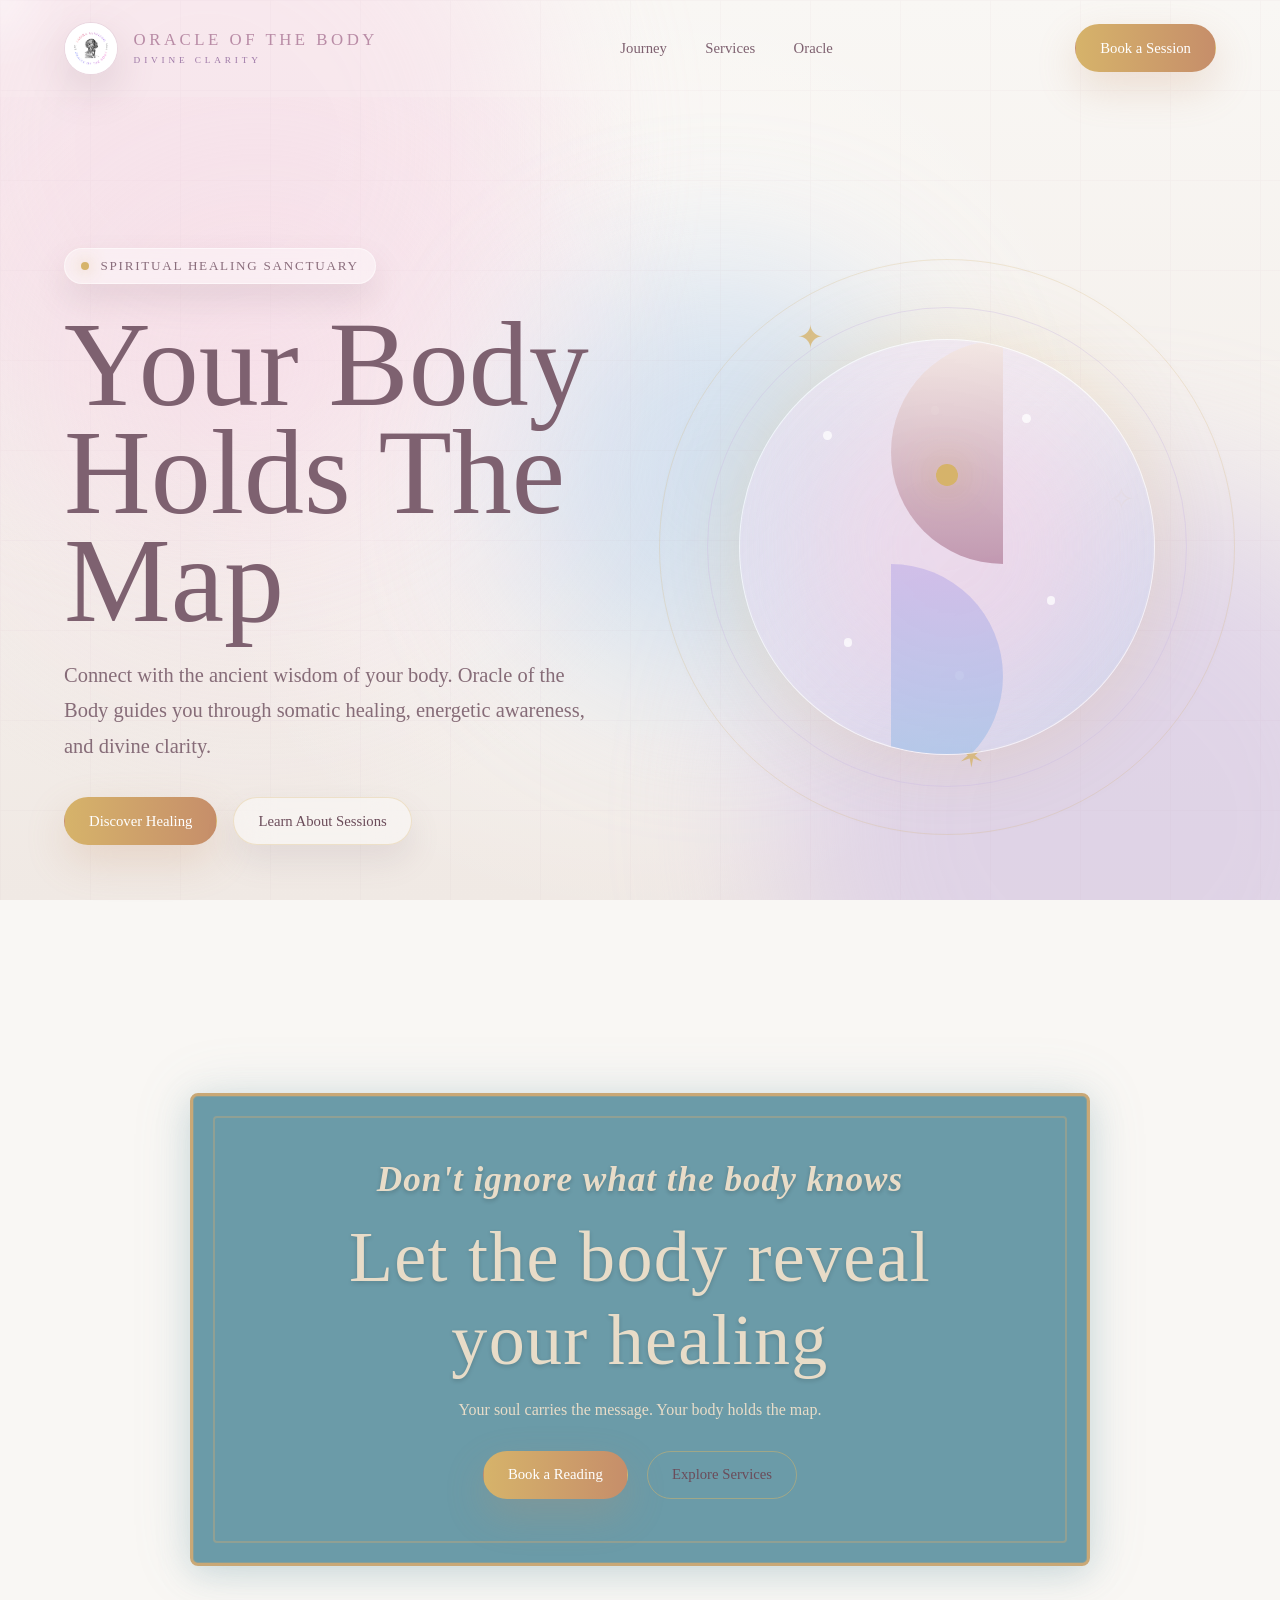
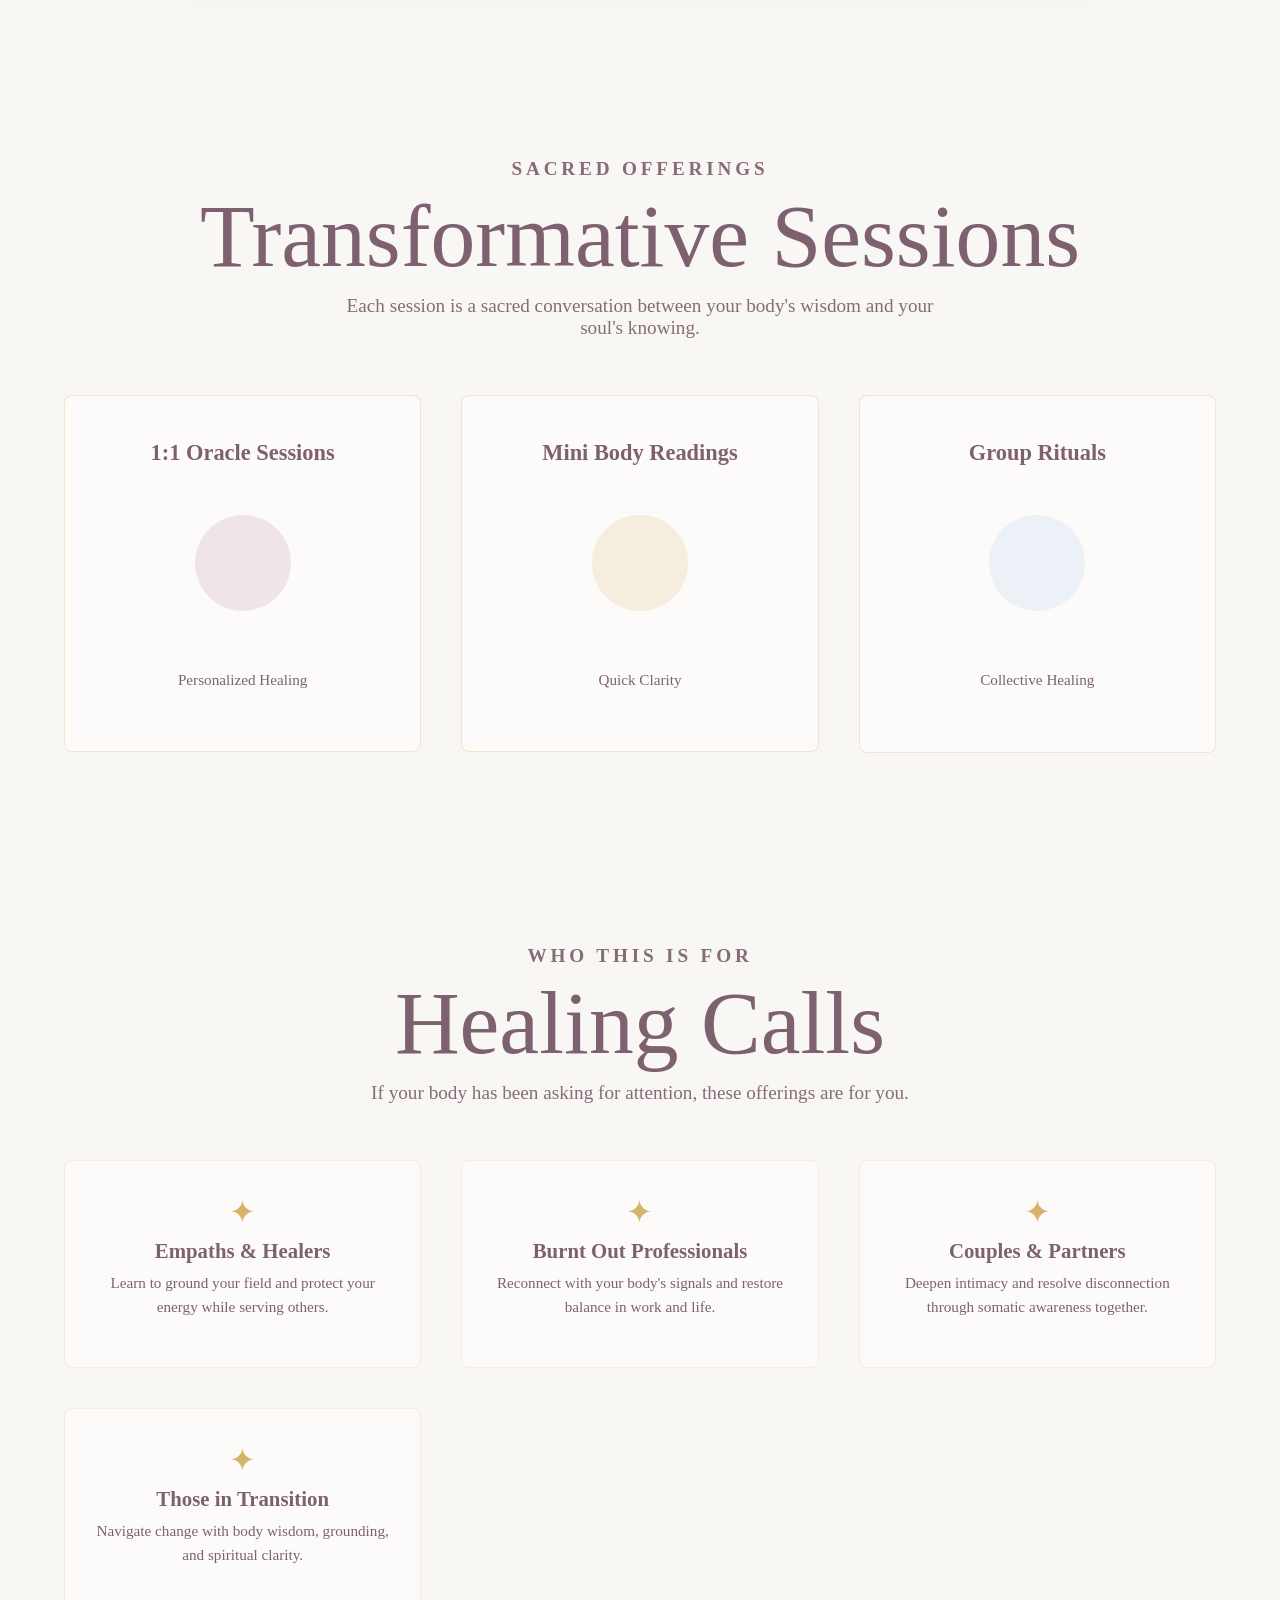
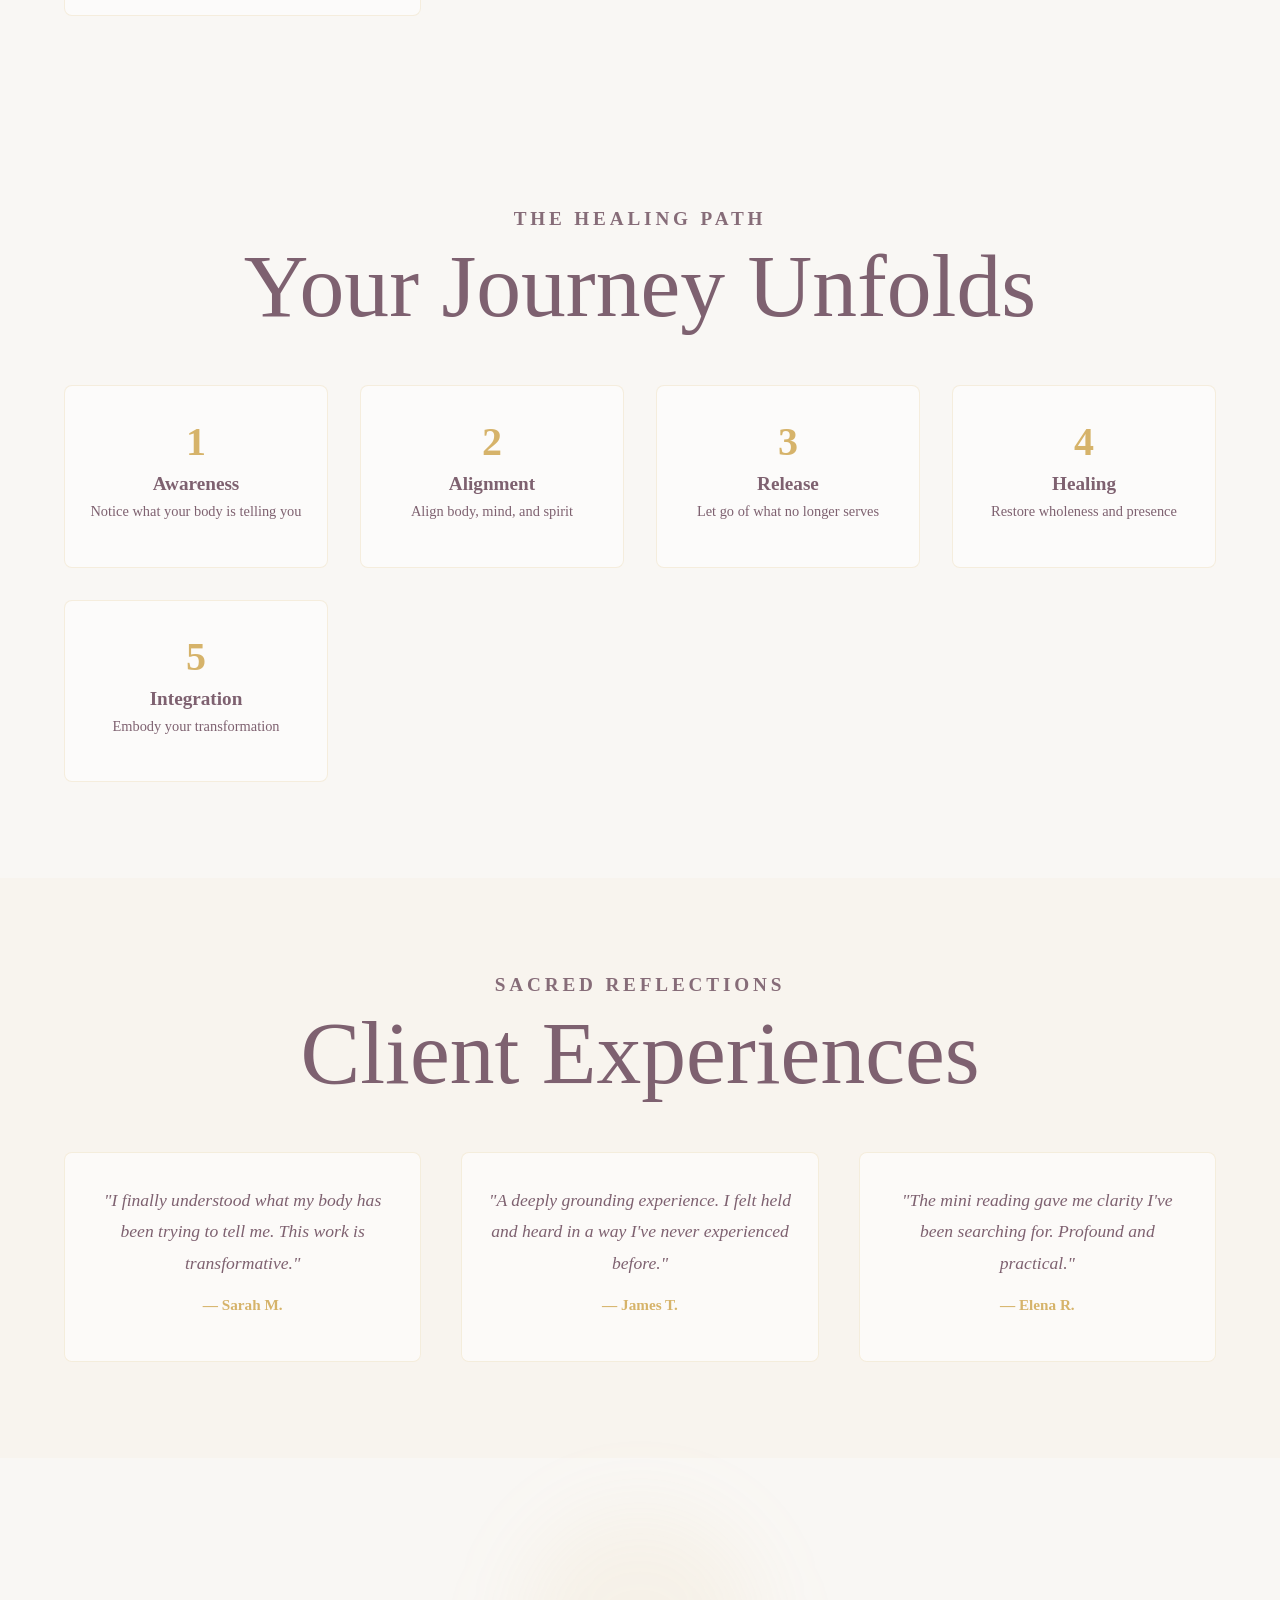
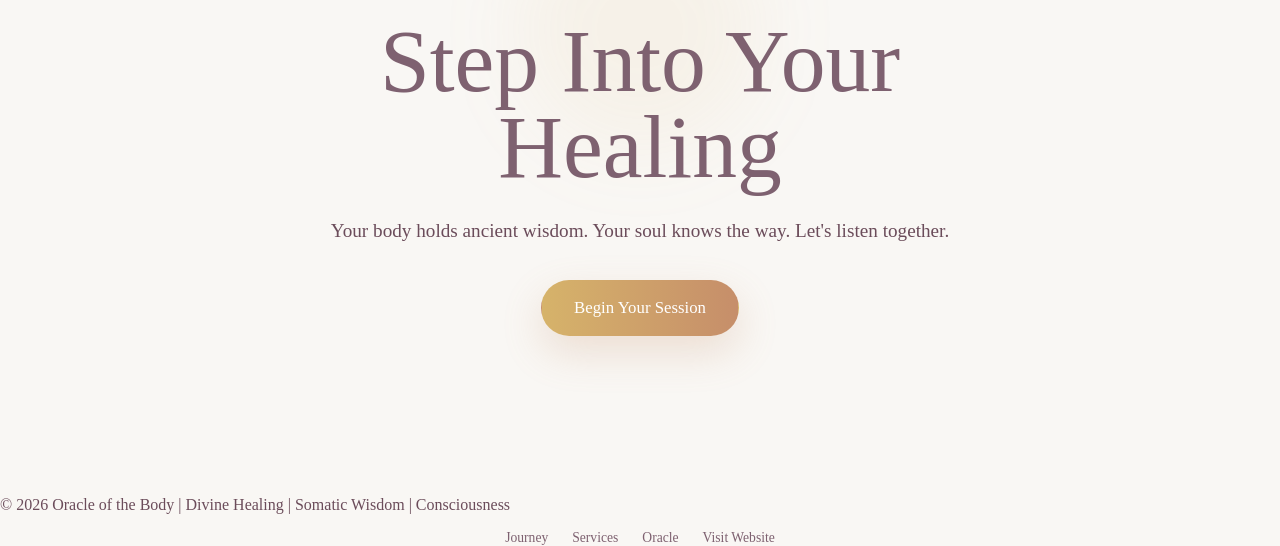
==== commit 20d19ac7: "Refactor footer structure in index.html" ====
--- a/index.html
+++ b/index.html
@@ -240,17 +240,27 @@
       </section>
     </main>
 
-    <footer class="footer">
-      <div class="footer-content">
-        <p>&copy; 2026 Oracle of the Body | Divine Healing | Somatic Wisdom | Consciousness</p>
-        <nav class="footer-nav">
-          <a href="#journey">Journey</a>
-          <a href="#healing">Services</a>
-          <a href="#readings">Oracle</a>
-          <a href="https://www.oracleofthebody.net">Visit Website</a>
-        </nav>
-      </div>
-    </footer>
+    <div class="footer-content">
+    <p>
+      &copy; 2026 Oracle of the Body | Divine Healing | Somatic Wisdom | Consciousness
+    </p>
+
+    <nav class="footer-nav">
+      <a href="#journey">Journey</a>
+
+      <a href="#healing">Services</a>
+
+      <a href="#readings">Oracle</a>
+
+      <a 
+        href="https://www.oracleofthebody.net/" 
+        target="_top"
+      >
+        Visit Website
+      </a>
+    </nav>
+  </div>
+</footer>
 
     <script src="script.js"></script>
   </body>
--- a/styles.css
+++ b/styles.css
@@ -10,6 +10,9 @@
   --copper: #c68e6a;
   --ink: #1e1524;
   --glass: rgba(255, 255, 255, 0.38);
+  --vintage-teal: #6b9ba8;
+  --vintage-cream: #e8dcc8;
+  --vintage-gold: #c9a876;
 }
 
 * {
@@ -136,6 +139,7 @@
   justify-content: space-between;
   gap: 1rem;
   padding: 1.35rem clamp(1rem, 5vw, 4rem);
+  flex-wrap: wrap;
 }
 
 .brand {
@@ -191,34 +195,71 @@
   color: var(--copper);
 }
 
-.pill-button {
+/* Unified Button Styles */
+.btn {
   display: inline-flex;
   align-items: center;
   justify-content: center;
   min-height: 3rem;
-  padding: 0.85rem 1.25rem;
+  padding: 0.85rem 1.5rem;
   border-radius: 999px;
   border: 1px solid rgba(214, 179, 106, 0.5);
   font-size: 0.92rem;
-  transition: transform 220ms ease, background 220ms ease, box-shadow 220ms ease;
-}
-
-.pill-button:hover {
+  transition: transform 220ms ease, background 220ms ease, box-shadow 220ms ease, color 220ms ease;
+  font-family: inherit;
+  cursor: pointer;
+}
+
+.btn:hover {
   transform: translateY(-2px) scale(1.02);
 }
 
-.pill-button.soft,
-.pill-button.glass {
-  background: rgba(255, 255, 255, 0.42);
-  backdrop-filter: blur(18px);
-  box-shadow: 0 1rem 2rem rgba(126, 97, 112, 0.12);
-}
-
-.pill-button.gold {
+.btn-primary {
   color: white;
   border-color: transparent;
   background: linear-gradient(90deg, var(--gold), var(--copper));
   box-shadow: 0 1rem 2.5rem rgba(198, 142, 106, 0.24);
+}
+
+.btn-primary:hover {
+  box-shadow: 0 1.5rem 3rem rgba(198, 142, 106, 0.35);
+}
+
+.btn-secondary {
+  background: rgba(255, 255, 255, 0.42);
+  backdrop-filter: blur(18px);
+  box-shadow: 0 1rem 2rem rgba(126, 97, 112, 0.12);
+  color: var(--plum);
+  border: 1px solid rgba(214, 179, 106, 0.3);
+}
+
+.btn-secondary:hover {
+  background: rgba(255, 255, 255, 0.55);
+  color: var(--copper);
+}
+
+.btn-outline {
+  background: transparent;
+  border: 1px solid rgba(214, 179, 106, 0.5);
+  color: var(--plum);
+}
+
+.btn-outline:hover {
+  background: rgba(214, 179, 106, 0.1);
+  border-color: var(--gold);
+  color: var(--gold);
+}
+
+.btn-small {
+  min-height: 2.5rem;
+  padding: 0.6rem 1.2rem;
+  font-size: 0.85rem;
+}
+
+.btn-lg {
+  min-height: 3.5rem;
+  padding: 1rem 2rem;
+  font-size: 1.05rem;
 }
 
 .hero {
@@ -439,6 +480,7 @@
 .p5 { left: 46%; top: 16%; animation-delay: -2s; }
 .p6 { left: 52%; top: 80%; animation-delay: -2.5s; }
 
+/* Cabinet Section - Vintage Card Style */
 .cabinet-section {
   position: relative;
   z-index: 4;
@@ -455,23 +497,42 @@
   align-items: center;
   justify-items: center;
   overflow: visible;
-  border: none;
-  background: transparent;
-  box-shadow: none;
-  padding: clamp(2rem, 5vw, 4rem) 0;
-}
-
-.cabinet::before,
+  border: 3px solid var(--vintage-gold);
+  background: linear-gradient(135deg, var(--vintage-teal) 0%, var(--vintage-teal) 100%);
+  box-shadow: 
+    inset 0 0 0 1px rgba(201, 168, 118, 0.3),
+    0 8px 32px rgba(107, 155, 168, 0.25),
+    0 0 60px rgba(107, 155, 168, 0.15);
+  padding: clamp(2rem, 6vw, 4rem);
+  border-radius: 8px;
+  position: relative;
+  max-width: 900px;
+  margin: 0 auto;
+}
+
+.cabinet::before {
+  content: "";
+  position: absolute;
+  top: 20px;
+  left: 20px;
+  right: 20px;
+  bottom: 20px;
+  border: 2px solid rgba(201, 168, 118, 0.4);
+  pointer-events: none;
+  border-radius: 4px;
+}
+
 .cabinet::after {
-  display: none;
-}
-
-.corner {
-  display: none;
-}
-
-.cabinet-logo {
-  display: none;
+  content: "";
+  position: absolute;
+  inset: 0;
+  opacity: 0.03;
+  background-image:
+    linear-gradient(rgba(0, 0, 0, 0.05) 1px, transparent 1px),
+    linear-gradient(90deg, rgba(0, 0, 0, 0.05) 1px, transparent 1px);
+  background-size: 40px 40px;
+  pointer-events: none;
+  border-radius: 8px;
 }
 
 .cabinet-copy {
@@ -481,17 +542,53 @@
   margin: 0 auto;
   padding: 0;
   text-align: center;
-  color: #7e6170;
+  color: var(--vintage-cream);
 }
 
 .script-line {
-  margin: 0 auto 1.2rem;
-  color: #7e6170;
-  font-size: clamp(1.2rem, 3vw, 2rem);
+  margin: 0 auto 1rem;
+  color: var(--vintage-cream);
+  font-size: clamp(1.4rem, 3.3vw, 2.2rem);
   font-style: italic;
   font-weight: 700;
-  letter-spacing: 0.04rem;
-  text-shadow: none;
+  letter-spacing: 0.06rem;
+  text-shadow: 0 2px 4px rgba(0, 0, 0, 0.2);
+  font-family: "Georgia", serif;
+}
+
+.cabinet h2 {
+  display: block;
+  min-height: auto;
+  margin: 0.5rem auto 1.2rem;
+  padding: 0;
+  border: none;
+  background: transparent;
+  color: var(--vintage-cream);
+  font-size: clamp(2.5rem, 6vw, 4.5rem);
+  font-weight: 400;
+  letter-spacing: 0.08rem;
+  line-height: 1.15;
+  text-transform: none;
+  box-shadow: none;
+  text-shadow: 0 2px 4px rgba(0, 0, 0, 0.15);
+}
+
+.cabinet-copy p:last-child {
+  color: var(--vintage-cream);
+  font-size: clamp(1rem, 2vw, 1.15rem);
+  margin: 0.8rem auto 1.8rem;
+  line-height: 1.6;
+  font-style: italic;
+  letter-spacing: 0.02rem;
+  max-width: 100%;
+}
+
+.cabinet-actions {
+  display: flex;
+  flex-wrap: wrap;
+  gap: 1.2rem;
+  justify-content: center;
+  margin-top: 2rem;
 }
 
 .section-kicker,
@@ -504,11 +601,6 @@
   text-transform: uppercase;
 }
 
-.cabinet-copy .section-kicker,
-.panel-kicker {
-  color: var(--rose);
-}
-
 h2 {
   color: #7e6170;
   font-size: clamp(3rem, 7vw, 6.5rem);
@@ -516,165 +608,11 @@
   line-height: 0.96;
 }
 
-.cabinet h2 {
-  display: block;
-  min-height: auto;
-  margin: 0.75rem auto 1.2rem;
-  padding: 0;
-  border: none;
-  background: transparent;
-  color: #7e6170;
-  font-size: clamp(2.5rem, 6vw, 5rem);
-  font-weight: 400;
-  letter-spacing: normal;
-  line-height: 1.1;
-  text-transform: none;
-  box-shadow: none;
-}
-
-.cabinet-copy p:last-child,
-.section-heading p {
-  max-width: 42rem;
-  margin-inline: auto;
-  line-height: 1.7;
-  font-size: clamp(1rem, 2vw, 1.1rem);
-  color: #7e6170;
-  font-style: normal;
-  letter-spacing: normal;
-  text-transform: none;
-}
-
-.cabinet-copy p:last-child {
-  color: #7e6170;
-  font-size: clamp(0.95rem, 1.8vw, 1.05rem);
-  margin-top: 0.8rem;
-}
-
-.anatomy-stage {
-  display: none;
-}
-
-.moon-wheel {
-  display: none;
-}
-
-.moon-wheel span {
-  display: none;
-}
-
-.anatomy-figure {
-  display: none;
-}
-
-.anatomy-figure > span {
-  display: none;
-}
-
-.aura-ring {
-  display: none;
-}
-
-.figure-head,
-.figure-neck,
-.figure-torso,
-.figure-pelvis,
-.figure-arm,
-.figure-leg,
-.spine,
-.ribcage,
-.heart-organ,
-.lung,
-.belly-organ {
-  display: none;
-}
-
-.anatomy-point {
-  display: none;
-}
-
-.anatomy-point::before {
-  display: none;
-}
-
-.anatomy-point:hover,
-.anatomy-point:focus-visible,
-.anatomy-point.is-active {
-  display: none;
-}
-
-.anatomy-point:focus-visible {
-  display: none;
-}
-
-.body-menu {
-  display: none;
-}
-
-.anatomy-label {
-  display: none;
-}
-
-.anatomy-point:hover .anatomy-label,
-.anatomy-point:focus-visible .anatomy-label,
-.anatomy-point.is-active .anatomy-label {
-  display: none;
-}
-
-.reading-panel {
-  display: none;
-}
-
-.cabinet-hand {
-  display: none;
-}
-
-.cabinet-hand::before {
-  display: none;
-}
-
-.hand-line {
-  display: none;
-}
-
-.cabinet-card {
-  display: none;
-}
-
-.cabinet-card::before {
-  display: none;
-}
-
-.cabinet-card::after {
-  display: none;
-}
-
-.card-tall {
-  display: none;
-}
-
-.card-low {
-  display: none;
-}
-
-.cabinet-crystal {
-  display: none;
-}
-
-.reading-panel.is-visible {
-  display: none;
-}
-
-.reading-panel h3 {
-  display: none;
-}
-
-.reading-panel p:last-child {
-  display: none;
-}
-
 .cards-section,
 .healing-section,
-.journey-section {
+.journey-section,
+.testimonials-section,
+.final-cta {
   position: relative;
   z-index: 5;
   padding: clamp(3rem, 8vw, 6rem) clamp(1rem, 5vw, 4rem);
@@ -687,6 +625,14 @@
 
 .section-heading h2 {
   margin-bottom: 1rem;
+}
+
+.section-heading p {
+  font-size: clamp(1rem, 2vw, 1.2rem);
+  color: #866c78;
+  max-width: 600px;
+  margin-left: auto;
+  margin-right: auto;
 }
 
 .oracle-cards {
@@ -701,6 +647,7 @@
   aspect-ratio: 1;
   cursor: pointer;
   perspective: 1000px;
+  position: relative;
 }
 
 .card-face {
@@ -724,6 +671,11 @@
   background: rgba(214, 179, 106, 0.1);
   border: 1px solid rgba(214, 179, 106, 0.3);
   transform: rotateY(180deg);
+  padding: 1.5rem;
+  display: flex;
+  flex-direction: column;
+  justify-content: center;
+  gap: 0.5rem;
 }
 
 .oracle-card:hover .card-front {
@@ -820,12 +772,49 @@
 .timeline h3 {
   font-size: 1.2rem;
   color: #7e6170;
+  margin-bottom: 0.5rem;
+}
+
+.timeline p {
+  font-size: 0.9rem;
+  color: #7e6170;
+}
+
+.testimonials-section {
+  background: rgba(214, 179, 106, 0.04);
+}
+
+.testimonials-grid {
+  display: grid;
+  grid-template-columns: repeat(auto-fit, minmax(clamp(15rem, 40vw, 22rem), 1fr));
+  gap: clamp(1.5rem, 4vw, 2.5rem);
+  margin: 0 auto;
+  max-width: 90rem;
+}
+
+.testimonial {
+  padding: 2rem 1.5rem;
+  border: 1px solid rgba(214, 179, 106, 0.2);
+  border-radius: 0.5rem;
+  background: rgba(255, 255, 255, 0.6);
+  text-align: center;
+}
+
+.testimonial-text {
+  font-size: clamp(1rem, 1.8vw, 1.1rem);
+  color: #7e6170;
+  line-height: 1.8;
+  font-style: italic;
+  margin-bottom: 1rem;
+}
+
+.testimonial-author {
+  font-size: 0.95rem;
+  color: var(--gold);
+  font-weight: 600;
 }
 
 .final-cta {
-  position: relative;
-  z-index: 5;
-  padding: clamp(3rem, 8vw, 6rem) clamp(1rem, 5vw, 4rem);
   display: grid;
   place-items: center;
   min-height: 50vh;
@@ -872,6 +861,29 @@
   border-top: 1px solid rgba(214, 179, 106, 0.1);
 }
 
+.footer-content {
+  max-width: 90rem;
+  margin: 0 auto;
+}
+
+.footer-nav {
+  display: flex;
+  gap: 1.5rem;
+  justify-content: center;
+  margin-top: 1rem;
+  flex-wrap: wrap;
+}
+
+.footer-nav a {
+  font-size: 0.85rem;
+  color: #7e6170;
+  transition: color 200ms ease;
+}
+
+.footer-nav a:hover {
+  color: var(--gold);
+}
+
 /* Animations */
 @keyframes pulse {
   0%, 100% { opacity: 1; }
@@ -907,11 +919,10 @@
   }
 }
 
-/* Mobile Responsive Adjustments */
+/* Mobile Responsive */
 @media (max-width: 640px) {
   .navbar {
     padding: 1rem clamp(0.8rem, 4vw, 2rem);
-    flex-wrap: wrap;
   }
 
   .nav-links {
@@ -923,7 +934,7 @@
     font-size: 0.8rem;
   }
 
-  .pill-button {
+  .btn {
     padding: 0.7rem 1rem;
     font-size: 0.85rem;
     min-height: 2.5rem;
@@ -947,14 +958,22 @@
     font-size: clamp(0.95rem, 1.8vw, 1.1rem);
   }
 
+  .cabinet {
+    margin: 1rem;
+  }
+
   .cabinet-copy {
     width: calc(100% - 1rem);
-    padding-top: 1.5rem;
+    padding: 0;
   }
 
   .script-line {
     font-size: clamp(1rem, 2.5vw, 1.5rem);
     margin-bottom: 0.8rem;
+  }
+
+  .cabinet h2 {
+    font-size: clamp(1.8rem, 4.5vw, 3rem);
   }
 
   .cabinet-copy p:last-child {
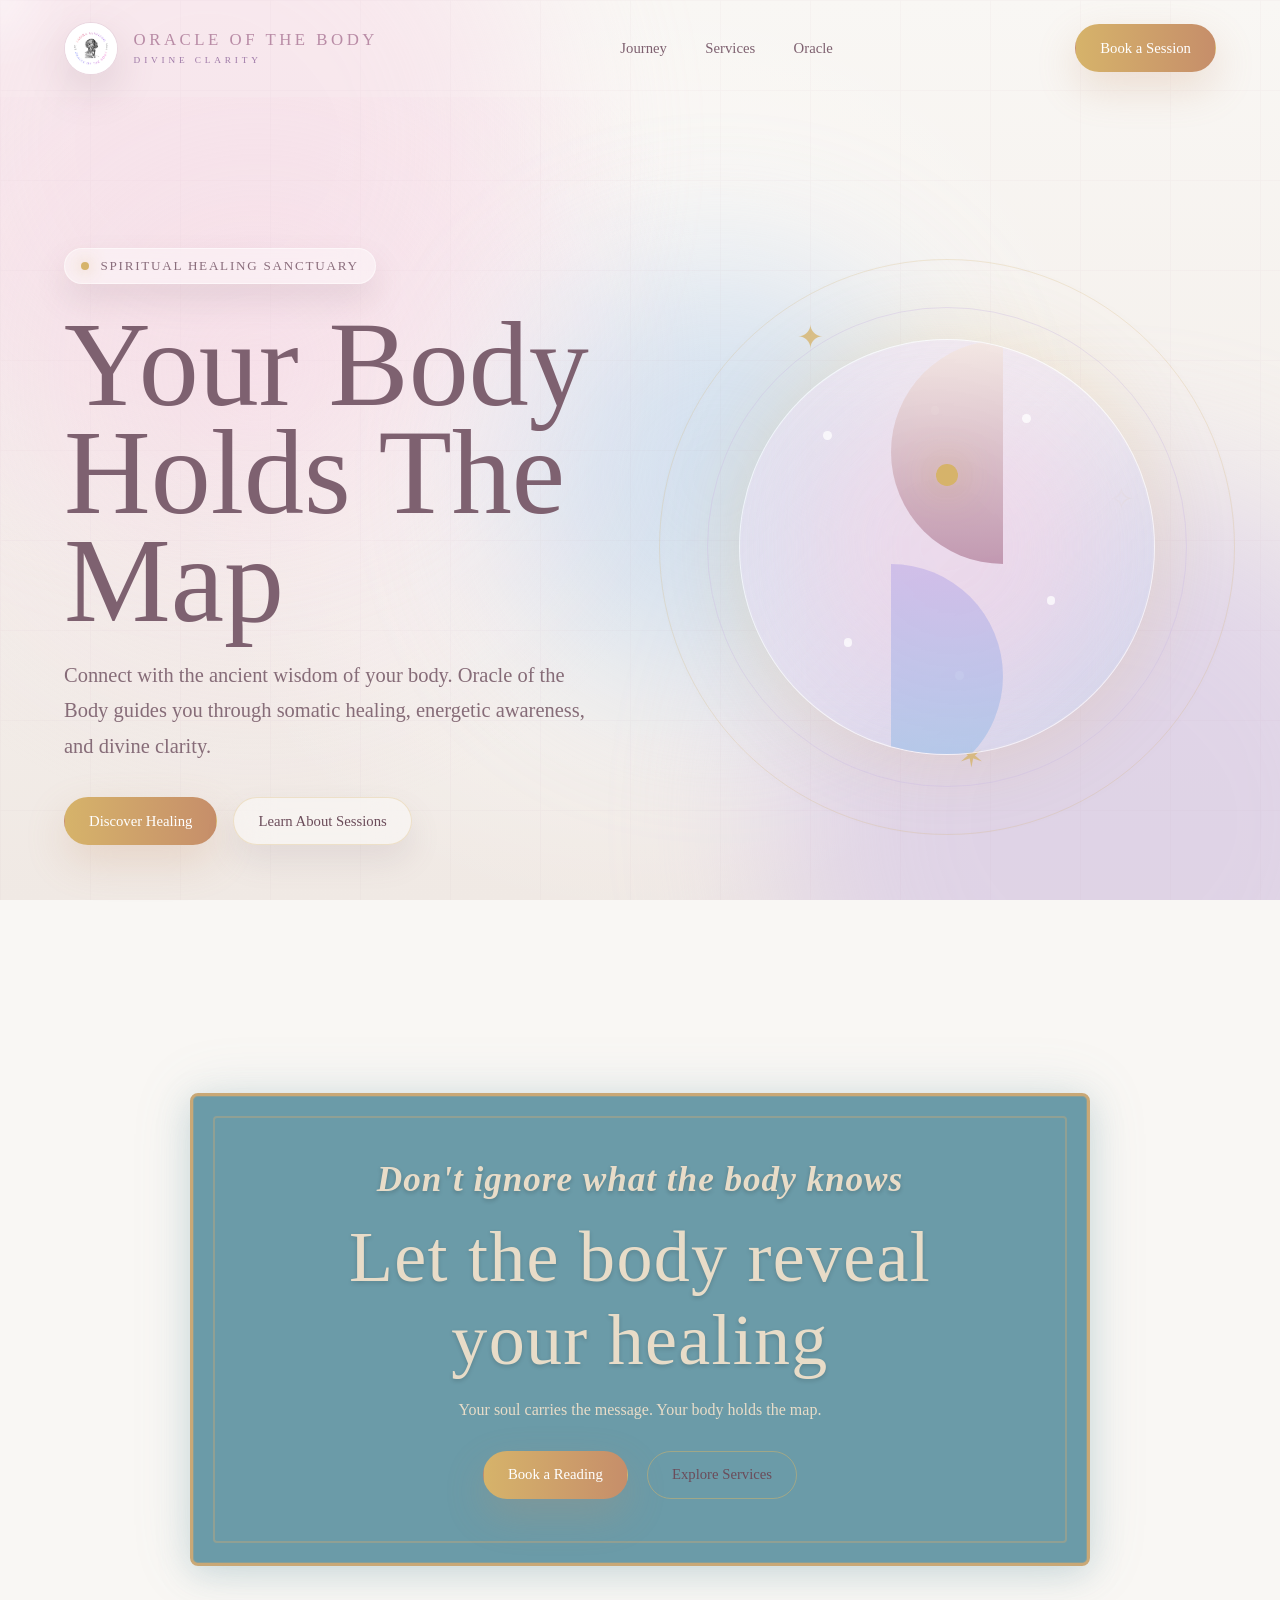
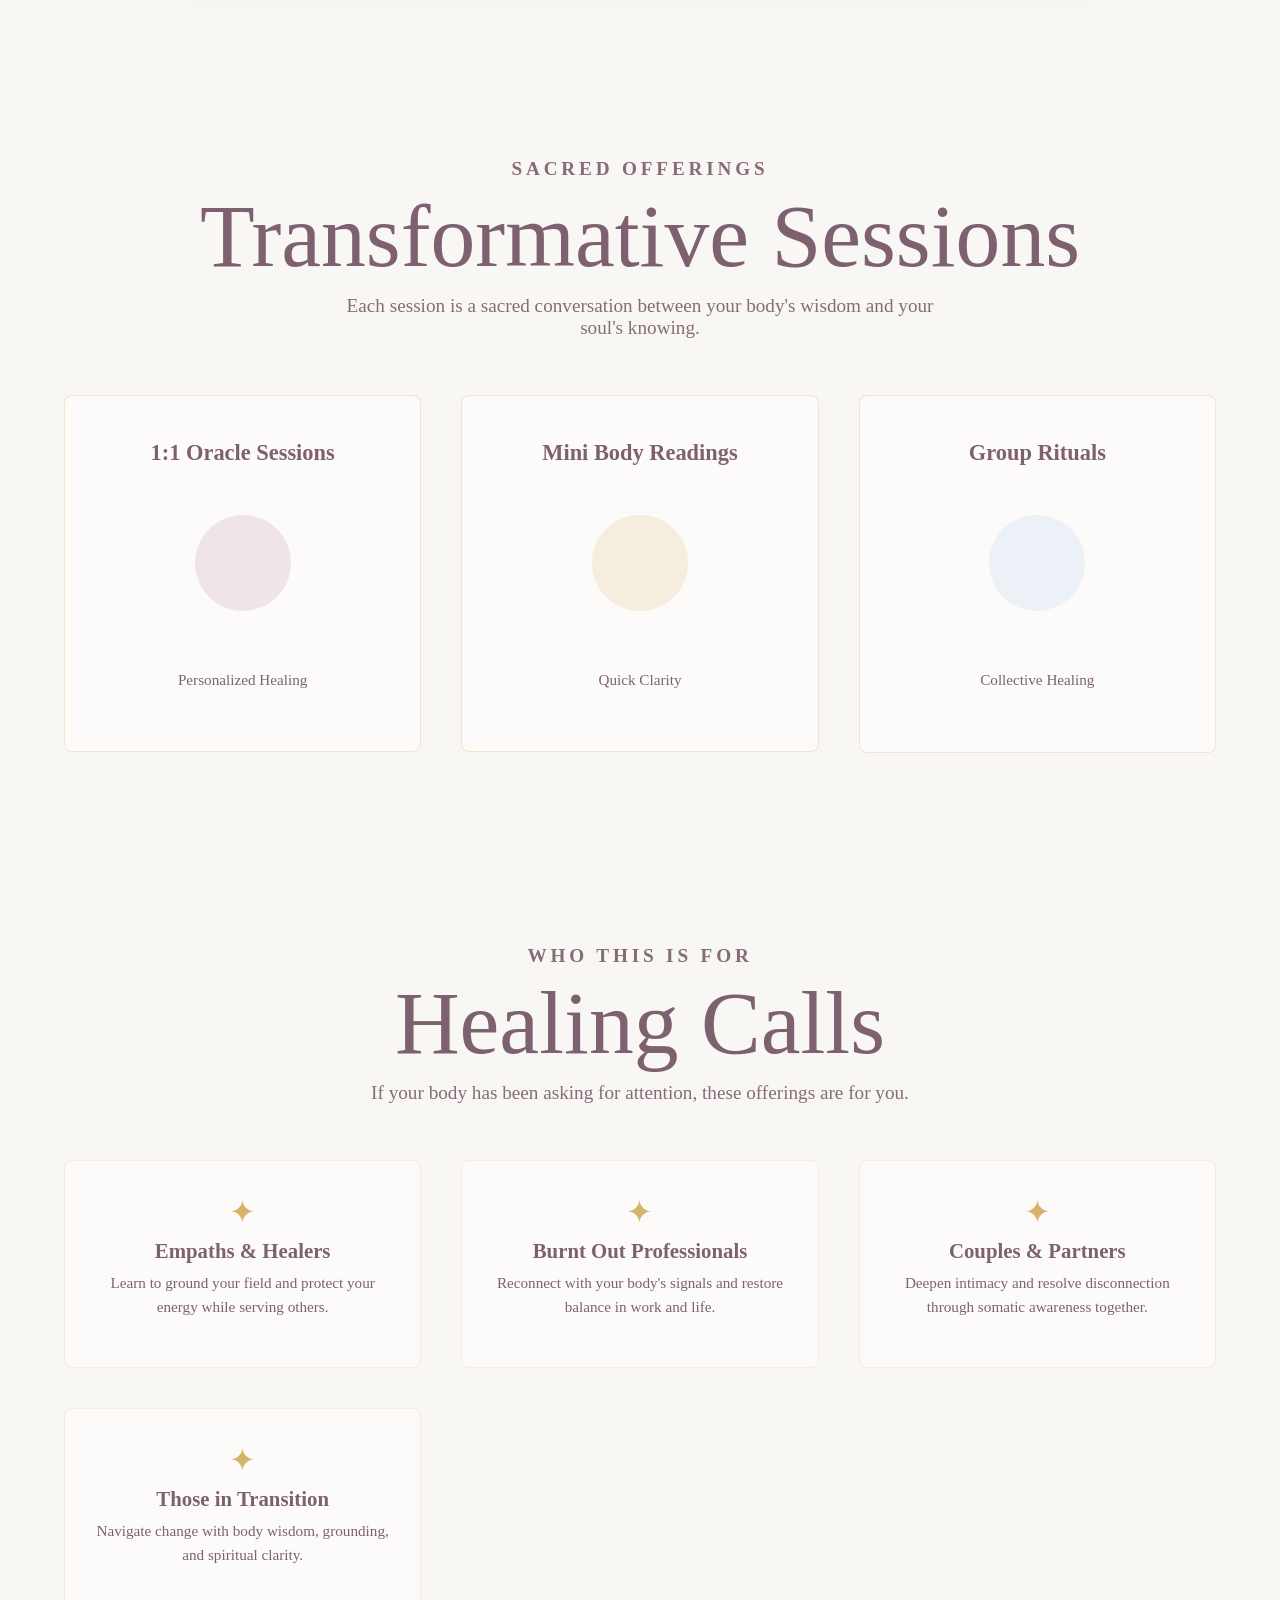
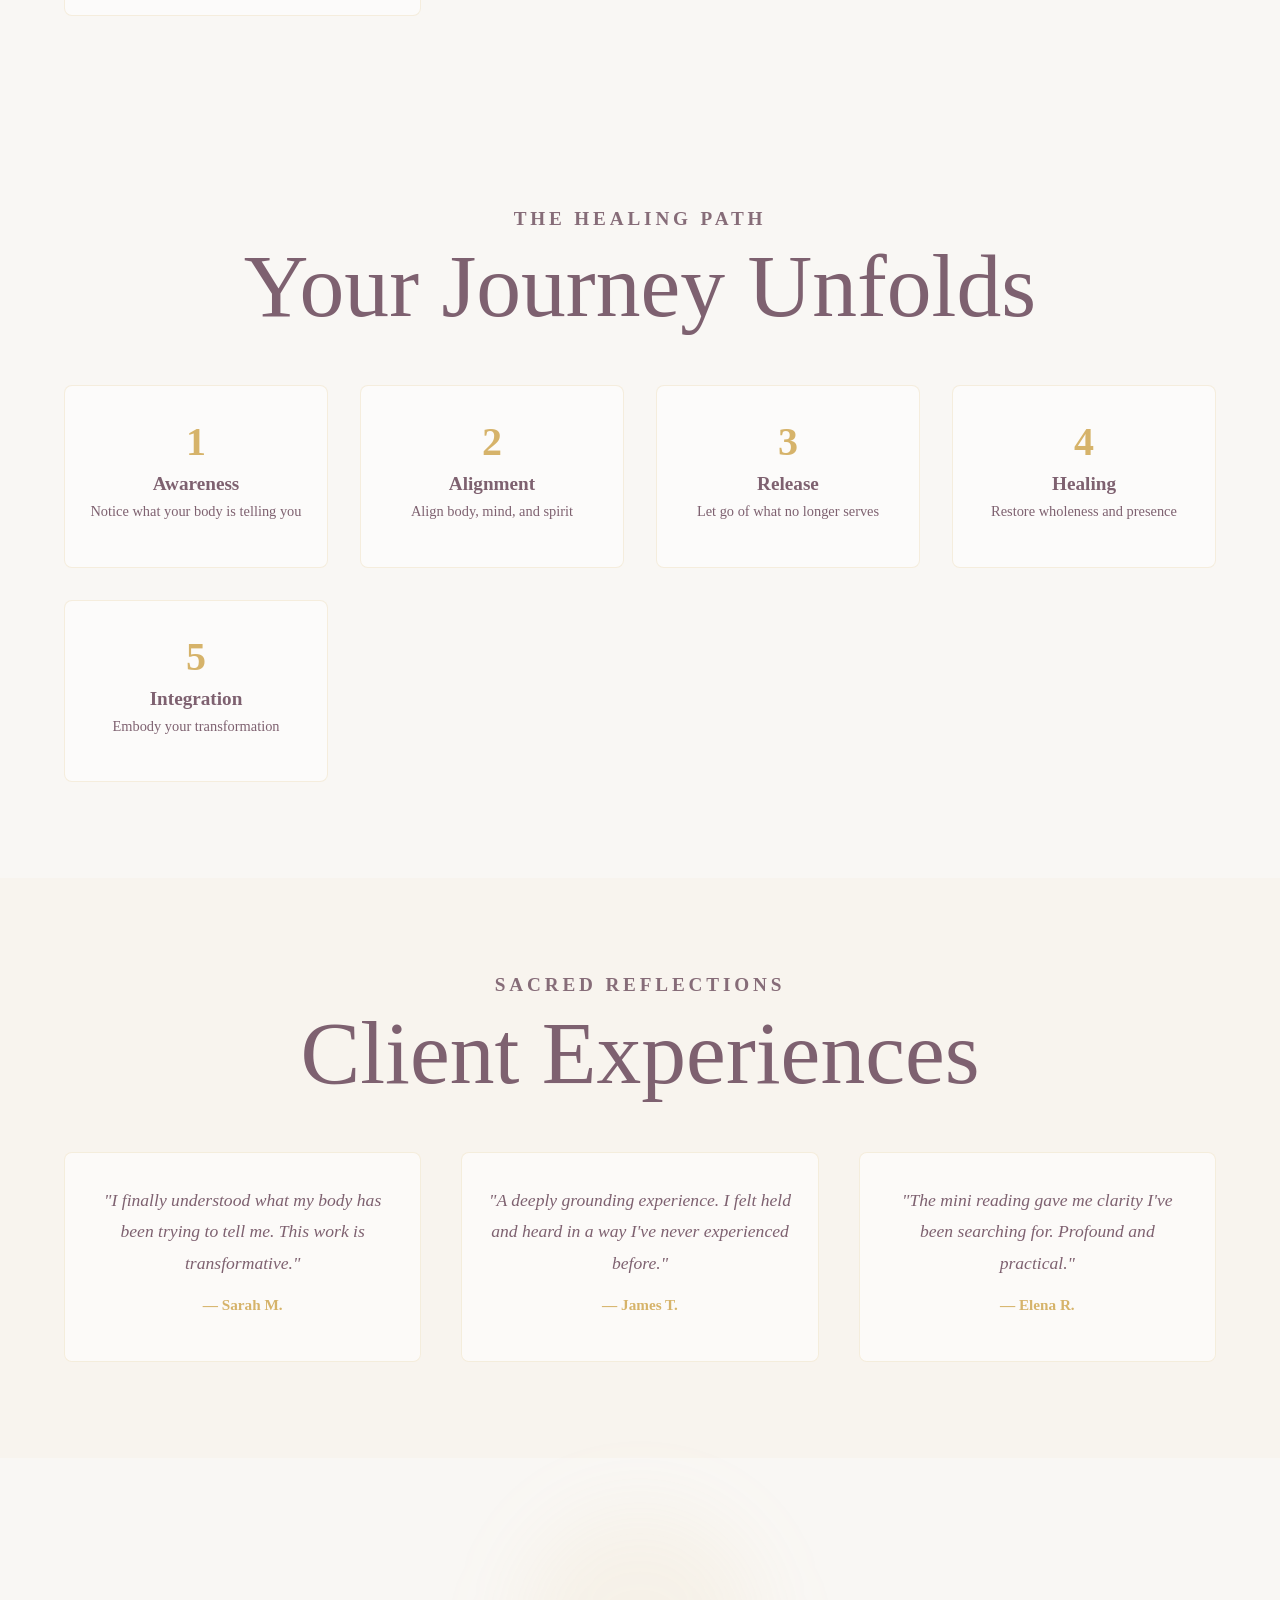
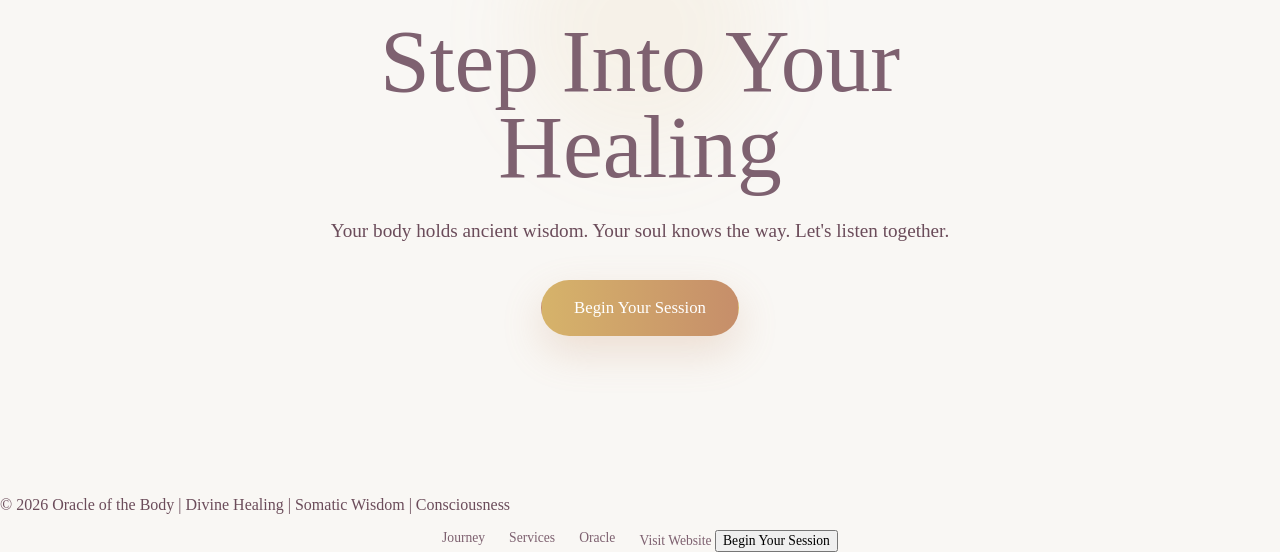
==== commit abedb543: "Add button to navigate to the website" ====
--- a/index.html
+++ b/index.html
@@ -257,6 +257,9 @@
         target="_top"
       >
         Visit Website
+        <button onclick="window.top.location.href='https://www.oracleofthebody.net/'">
+  Begin Your Session
+</button>
       </a>
     </nav>
   </div>
